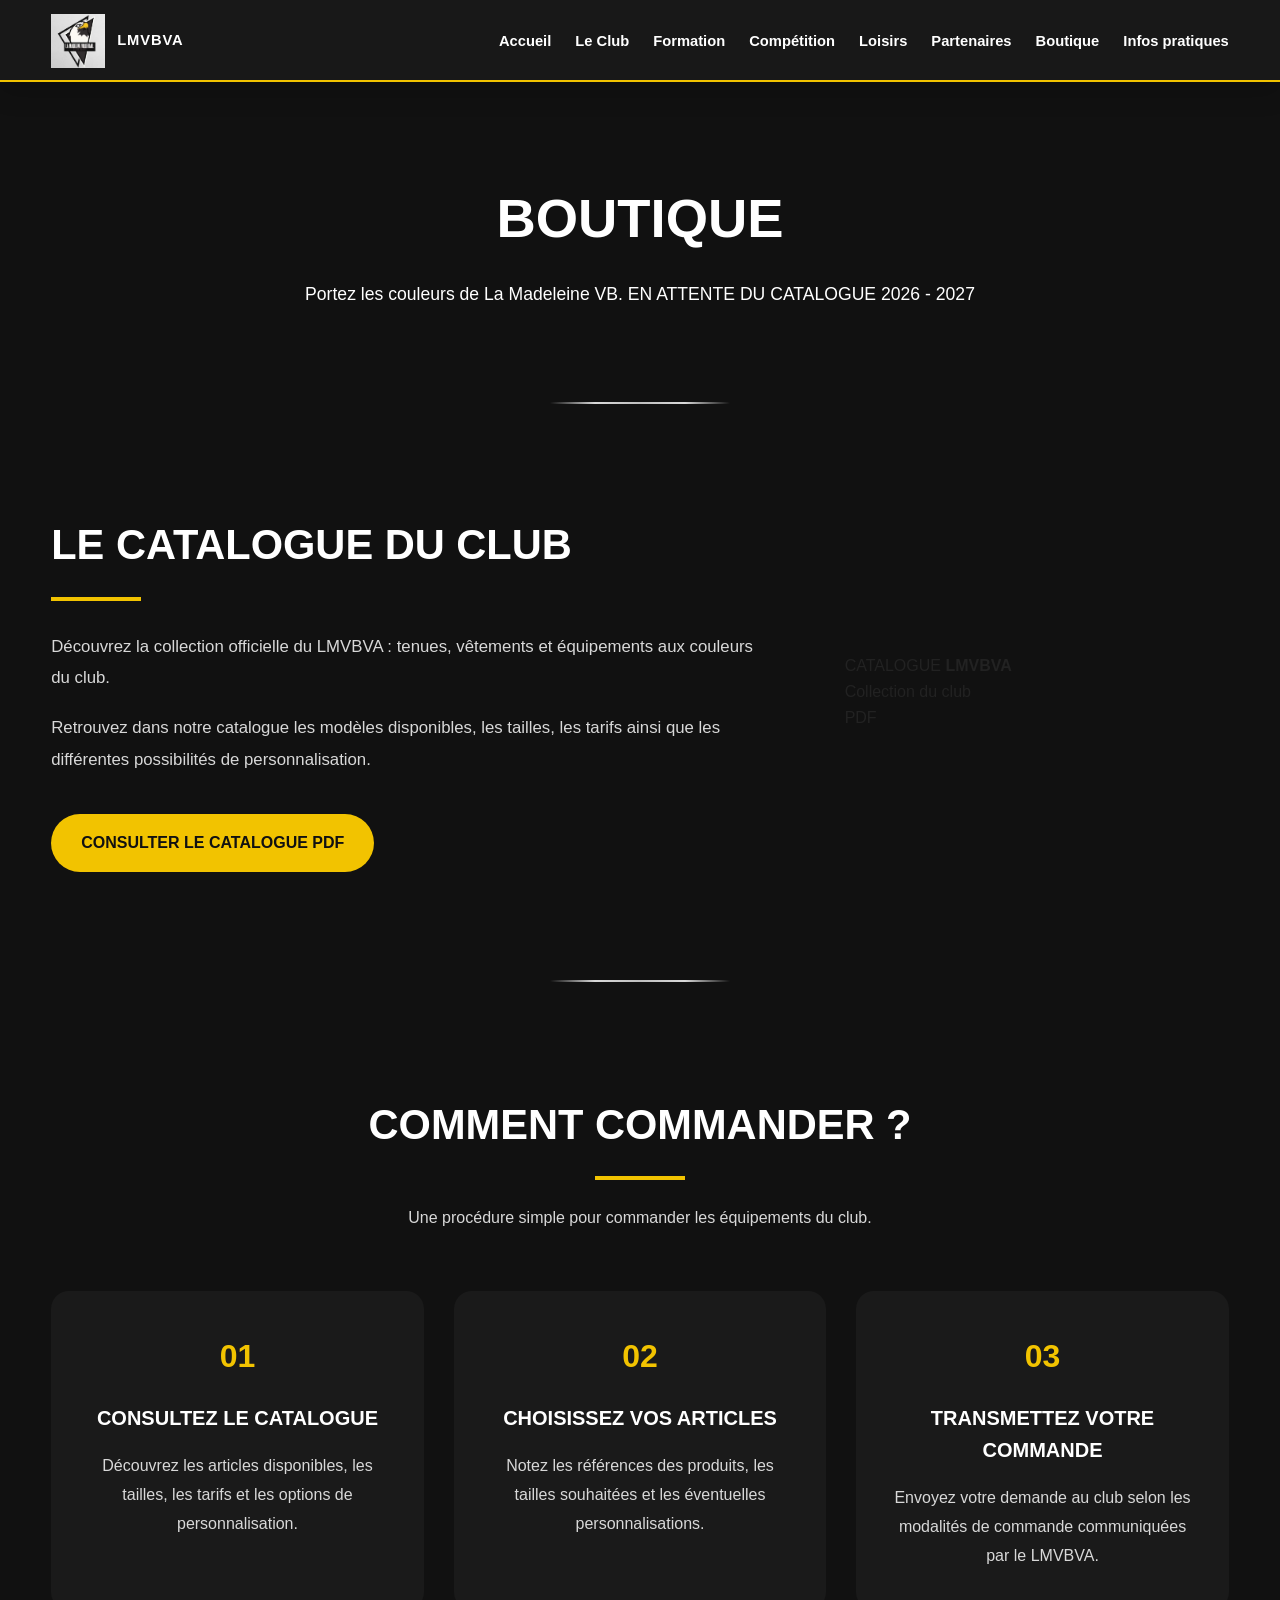
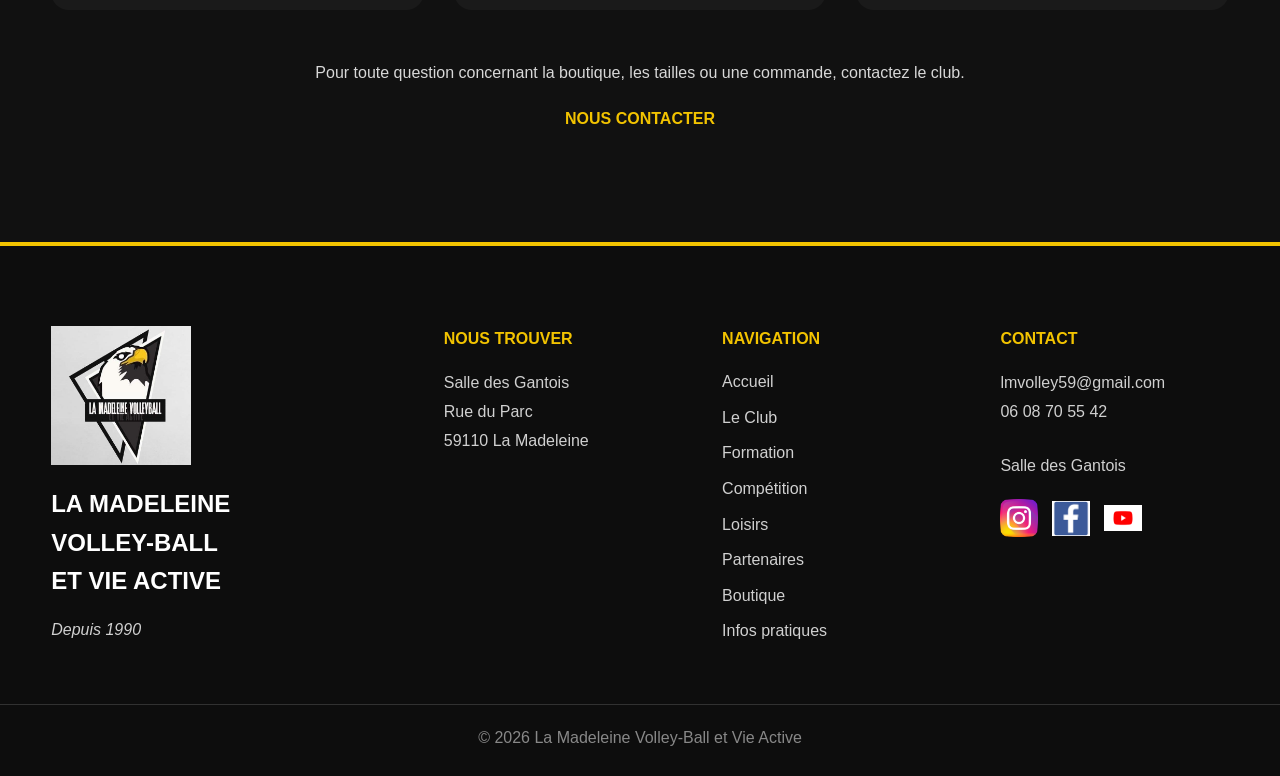
==== boutique.html @ b596f384 "Premiere version du site LMVBVA" ====
<!DOCTYPE HTML>

<html>

<head>

    <title>Boutique - La Madeleine Volley-ball et Vie Active</title>

    <meta charset="utf-8" />

    <meta
        name="viewport"
        content="width=device-width, initial-scale=1, user-scalable=no"
    />

    <link rel="stylesheet" href="assets/css/lmvbva.css" />

    <noscript>
        <link rel="stylesheet" href="assets/css/noscript.css" />
    </noscript>

</head>


<body>

<div id="wrapper">


    <!-- ================= HEADER ================= -->

    <header class="topbar">

        <div class="container">

            <a href="index.html" class="logo">

                <img src="images/LOGO.jpg" alt="LMVBVA">

                <span>LMVBVA</span>

            </a>


            <nav>

                <ul>

          <li><a href="index.html">Accueil</a></li>
<li><a href="club.html">Le Club</a></li>
<li><a href="formation.html">Formation</a></li>
<li><a href="competition.html">Compétition</a></li>
<li><a href="loisirs.html">Loisirs</a></li>
<li><a href="partenaires.html">Partenaires</a></li>
<li><a href="boutique.html">Boutique</a></li>
<li><a href="infos-pratiques.html">Infos pratiques</a></li>

                </ul>

            </nav>

        </div>

    </header>


    <!-- ================= CONTENU PRINCIPAL ================= -->

    <div id="main">


        <!-- ================= HERO BOUTIQUE ================= -->

        <section class="shop-hero">

            <div class="container shop-hero-content">

                <h1>BOUTIQUE</h1>

                <p>
                    Portez les couleurs de La Madeleine VB.
                    EN ATTENTE DU CATALOGUE 2026 - 2027
                </p>

            </div>

        </section>


        <!-- ================= CATALOGUE ================= -->

        <section class="shop-catalogue">

            <div class="container shop-catalogue-grid">


                <div class="shop-catalogue-text">

                    <h2>LE CATALOGUE DU CLUB</h2>

                    <p>
                        Découvrez la collection officielle du LMVBVA :
                        tenues, vêtements et équipements aux couleurs du club.
                    </p>

                    <p>
                        Retrouvez dans notre catalogue les modèles disponibles,
                        les tailles, les tarifs ainsi que les différentes
                        possibilités de personnalisation.
                    </p>

                    <a
                        href="documents/boutique2526.pdf"
                        class="shop-catalogue-button"
                        target="_blank"
                        rel="noopener noreferrer"
                    >
                        CONSULTER LE CATALOGUE PDF
                    </a>

                </div>


                <div class="shop-catalogue-visual">

                    <div class="shop-pdf-card">

                        <span class="shop-pdf-label">
                            CATALOGUE
                        </span>

                        <strong>
                            LMVBVA
                        </strong>

                        <p>
                            Collection du club
                        </p>

                        <span class="shop-pdf-format">
                            PDF
                        </span>

                    </div>

                </div>


            </div>

        </section>


        <!-- ================= COMMENT COMMANDER ================= -->

        <section class="shop-order">

            <div class="container">


                <div class="shop-order-heading">

                    <h2>COMMENT COMMANDER ?</h2>

                    <p>
                        Une procédure simple pour commander
                        les équipements du club.
                    </p>

                </div>


                <div class="shop-order-grid">


                    <article class="shop-order-step">

                        <span class="shop-step-number">
                            01
                        </span>

                        <h3>
                            CONSULTEZ LE CATALOGUE
                        </h3>

                        <p>
                            Découvrez les articles disponibles,
                            les tailles, les tarifs et les options
                            de personnalisation.
                        </p>

                    </article>


                    <article class="shop-order-step">

                        <span class="shop-step-number">
                            02
                        </span>

                        <h3>
                            CHOISISSEZ VOS ARTICLES
                        </h3>

                        <p>
                            Notez les références des produits,
                            les tailles souhaitées et les éventuelles
                            personnalisations.
                        </p>

                    </article>


                    <article class="shop-order-step">

                        <span class="shop-step-number">
                            03
                        </span>

                        <h3>
                            TRANSMETTEZ VOTRE COMMANDE
                        </h3>

                        <p>
                            Envoyez votre demande au club selon
                            les modalités de commande communiquées
                            par le LMVBVA.
                        </p>

                    </article>


                </div>


                <div class="shop-order-note">

                    <p>
                        Pour toute question concernant la boutique,
                        les tailles ou une commande, contactez le club.
                    </p>

                    <a href="infos-pratiques.html">
                        NOUS CONTACTER
                    </a>

                </div>


            </div>

        </section>


    </div>


    <!-- ================= FOOTER ================= -->

 <footer class="footer">

        <div class="container footer-grid">


            <div class="footer-col">

                <img
                    src="images/LOGO.jpg"
                    alt="LMVBVA"
                    class="footer-logo"
                >

                <h3>
                    LA MADELEINE<br>
                    VOLLEY-BALL<br>
                    ET VIE ACTIVE
                </h3>

                <p class="footer-since">
                    Depuis 1990
                </p>

            </div>


            <div class="footer-col">

                <h4>Nous trouver</h4>

                <p>
                    Salle des Gantois<br>
                    Rue du Parc<br>
                    59110 La Madeleine
                </p>

            </div>


            <div class="footer-col">

                <h4>Navigation</h4>

                <ul>

                    <li><a href="index.html">Accueil</a></li>
                    <li><a href="club.html">Le Club</a></li>
                    <li><a href="formation.html">Formation</a></li>
                    <li><a href="competition.html">Compétition</a></li>
                    <li><a href="loisirs.html">Loisirs</a></li>
                    <li><a href="partenaires.html">Partenaires</a></li>
                    <li><a href="boutique.html">Boutique</a></li>
                    <li><a href="infopratiques.html">Infos pratiques</a></li>

                </ul>

            </div>


            <div class="footer-col">

                <h4>CONTACT</h4>

                <p>
                    lmvolley59@gmail.com
                </p>

                <p>
                    06 08 70 55 42
                </p>

                <br>

                <p>
                    Salle des Gantois
                </p>
<div class="footer-social-icons">

    <a href="https://www.instagram.com/lamadeleinevolleyball59/"
   target="_blank"
   rel="noopener noreferrer"
   aria-label="Instagram La Madeleine Volley-ball">

    <img src="images/insta.png" alt="Instagram">

</a>

   <a href="https://www.facebook.com/profile.php?id=100057800283769&amp;locale=fr_FR"
   target="_blank"
   rel="noopener noreferrer"
   aria-label="Facebook La Madeleine Volley-ball">

    <img src="images/facebook.png" alt="Facebook">

</a>

    <a href="#"
       target="_blank"
       rel="noopener noreferrer"
       aria-label="YouTube">
        <img src="images/youtube.png" alt="YouTube">
    </a>

</div>
            </div>


        </div>


        <div class="footer-bottom">

            © 2026 La Madeleine Volley-Ball et Vie Active

        </div>

    </footer>


</div>


<script src="assets/js/jquery.min.js"></script>
<script src="assets/js/jquery.scrollex.min.js"></script>
<script src="assets/js/jquery.scrolly.min.js"></script>
<script src="assets/js/browser.min.js"></script>
<script src="assets/js/breakpoints.min.js"></script>
<script src="assets/js/util.js"></script>
<script src="assets/js/main.js"></script>


</body>

</html>
---- assets/css/lmvbva.css ----
/* =====================================================
   LMVBVA
   PARTIE 1
   Base - Header - Hero - Le Club
===================================================== */

:root{

    --yellow:#F2C300;
    --black:#111111;
    --white:#ffffff;
    --grey:#666666;
    --light:#f5f5f5;

}

*{

    margin:0;
    padding:0;
    box-sizing:border-box;

}

html{

    scroll-behavior:smooth;

}

body{

    font-family:Arial, Helvetica, sans-serif;
    color:#222;
    background:#fff;
    line-height:1.6;
    overflow-x:hidden;

}

img{

    display:block;
    max-width:100%;

}

a{

    text-decoration:none;

}

.container{

    width:92%;

    max-width:1600px;

    margin:0 auto;

}

#wrapper{

    padding-top:82px;

}

/* ================= HEADER ================= */

.topbar{

    position:fixed;
    top:0;
    left:0;

    width:100%;
    height:82px;

    background:rgba(17,17,17,.97);

    border-bottom:2px solid var(--yellow);

    z-index:9999;

    box-shadow:0 8px 25px rgba(0,0,0,.22);

}

.topbar .container{

    width:92%;
    max-width:1400px;
    height:82px;

    margin:0 auto;

    display:flex;
    justify-content:space-between;
    align-items:center;

}

.logo{

    display:flex;
    align-items:center;
    gap:12px;

    color:#ffffff;
    font-weight:800;
    font-size:1rem;
    letter-spacing:.06em;

}

.logo img{

    width:54px;
    height:54px;

    object-fit:cover;

    transition:.3s;

}

.logo:hover img{

    transform:scale(1.05);

}

.topbar ul{

    display:flex;
    align-items:center;

    list-style:none;

    gap:24px;

    margin:0;
    padding:0;

}

.topbar li{

    list-style:none;

}

.topbar a{

    color:#ffffff;

    font-size:.92rem;
    font-weight:600;

    text-decoration:none;

    position:relative;

    white-space:nowrap;

}

.topbar a::after{

    content:"";

    position:absolute;

    left:0;
    bottom:-8px;

    width:0;

    height:3px;

    background:var(--yellow);

    transition:.3s;

}

.topbar a:hover{

    color:var(--yellow);

}

.topbar a:hover::after{

    width:100%;

}

/* ================= HERO ================= */

.hero{

    min-height:100vh;

    display:flex;

    justify-content:center;

    align-items:center;

    text-align:center;

    padding:70px 20px;

    background:

    linear-gradient(
    to bottom,
    rgba(0,0,0,.40),
    rgba(0,0,0,.40) 75%,
    #111111
    ),

    url("../../images/header2.jpg");.

    background-size:cover;
    background-position:center;

}

.hero-content{

    max-width:900px;

    color:white;

}

.hero-logo{
    width:155px;
    margin:0 auto 22px;
}

.hero h1{
    font-size:3.2rem;
    line-height:1.15;
    text-transform:uppercase;
    font-weight:800;
    margin-bottom:24px;
}

.hero p{
    max-width:900px;
    margin:0 auto 12px;
    font-size:1.18rem;
    line-height:1.55;
}
/* ================= BOUTONS ================= */

.button{

    display:inline-block;

    padding:16px 36px;

    border-radius:40px;

    font-weight:700;

    transition:.3s;

}

.button.primary{

    background:var(--yellow);

    color:#111;

}

.button:not(.primary){

    background:white;

    color:#111;

}

.button:hover{

    transform:translateY(-4px);

    box-shadow:0 10px 25px rgba(0,0,0,.25);

}

.hero-buttons{

    margin-top:45px;

    display:flex;

    justify-content:center;

    gap:20px;

    flex-wrap:wrap;

}

/* ================= LE CLUB ================= */

.presentation{

    background:#111;

    color:white;

    text-align:center;

    padding:70px 0;

}

.presentation .container{

    max-width:900px;

}

.presentation h2{

    font-size:3rem;

    text-transform:uppercase;

    font-weight:800;

    margin-bottom:25px;

}

.presentation h2::after{

    content:"";

    display:block;

    width:90px;

    height:4px;

    background:var(--yellow);

    margin:18px auto;

}

.presentation p{

    color:#d7d7d7;

    font-size:1.15rem;

    line-height:1.9;

    margin-bottom:40px;

}

.presentation .button{

    margin-top:10px;

}/* =====================================================
   PARTIE 2
   Univers - Chiffres - Instagram
===================================================== */

/* ================= NOS UNIVERS ================= */

.univers{
    padding:30px 0 90px;
    background:#111111;
}

.univers h2{

    color:#ffffff;

}.section-intro{

    color:#d8d8d8;

}

.univers h2{

    text-align:center;
    font-size:3rem;
    font-weight:800;
    text-transform:uppercase;
    color:#ffffff;


}

.univers h2::after{

    content:"";
    display:block;
    width:90px;
    height:4px;
    background:#F2C300;
    margin:18px auto 25px;

}

.section-intro{

    max-width:800px;
    margin:0 auto 60px;
    text-align:center;
    color:#d8d8d8;
    font-size:1.15rem;
    line-height:1.8;

}



.cards{

    display:grid;
    grid-template-columns:repeat(3,1fr);
    gap:35px;

}

.card{

    background:#fff;

    border:1px solid rgba(255,255,255,.08);

    border-radius:22px;

    overflow:hidden;

    box-shadow:0 18px 45px rgba(0,0,0,.35);

    transition:.35s;

    display:flex;

    flex-direction:column;



}

.card:hover{


    transform:translateY(-10px);
    box-shadow:0 25px 45px rgba(0,0,0,.18);

}

.card img{

    width:100%;
    height:240px;
    object-fit:cover;

}

.card img.photo-jeunes{
    object-position:center 15%;
}

.card-content{

    padding:30px;
    display:flex;
    flex-direction:column;
    flex:1;

}

.card h3{

    font-size:1.7rem;
    margin-bottom:18px;
    color:#111;

}

.card p{

    flex:1;
    color:#666;
    line-height:1.7;
    margin-bottom:25px;

}

.card .button{

    width:100%;
    text-align:center;

}

/* ================= LE CLUB EN CHIFFRES ================= */

.club-chiffres{

    padding:100px 0;
    background:#111;
    color:#fff;
    text-align:center;

}

.club-chiffres h2{

    font-size:3rem;
    text-transform:uppercase;
    margin-bottom:60px;

}

.club-chiffres h2::after{

    content:"";
    display:block;
    width:90px;
    height:4px;
    background:#F2C300;
    margin:20px auto;

}

.stats{

    display:grid;
    grid-template-columns:repeat(4,1fr);
    gap:40px;

}

.stat{

    padding:20px;

}

.stat span{

    display:block;
    font-size:3.4rem;
    font-weight:800;
    color:#F2C300;

}

.stat p{

    margin-top:15px;
    font-size:1.1rem;

}

/* ================= INSTAGRAM ================= */

.instagram{

    padding:100px 0;
    background:#f5f5f5;
    text-align:center;

}

.instagram h2{

    font-size:3rem;
    text-transform:uppercase;
    color:#111;

}

.instagram h2::after{

    content:"";
    display:block;
    width:90px;
    height:4px;
    background:#F2C300;
    margin:20px auto;

}

.instagram p{

    max-width:700px;
    margin:0 auto 45px;
    color:#666;
    line-height:1.8;

}

.instagram-feed{
    width:90%;
    max-width:1000px;

    margin:0 auto 45px;

    background:#ffffff;
    border-radius:20px;
    box-shadow:0 12px 30px rgba(0,0,0,.08);

    overflow:hidden;
}

/* ================= RESPONSIVE ================= */

@media(max-width:1000px){

.cards{

grid-template-columns:1fr;

}

.stats{

grid-template-columns:repeat(2,1fr);

}

}

@media(max-width:700px){

.stats{

grid-template-columns:1fr;

}

.hero h1{

font-size:2.4rem;

}

.univers h2,
.club-chiffres h2,
.instagram h2,
.presentation h2{

font-size:2.3rem;

}

}/* =====================================================
   PARTIE 3
   Partenaires - Boutique - Identité - Footer
===================================================== */

/* ================= PARTENAIRES ================= */

.partenaires{

padding:110px 0;

background:#111111;

text-align:center;

}

.partenaires h2{

font-size:3rem;

font-weight:800;

text-transform:uppercase;

letter-spacing:2px;

margin-bottom:25px;

color:#ffffff;

}.partenaires p{

color:#d8d8d8;

}

.partenaires h2::after{

    content:"";
    display:block;
    width:90px;
    height:4px;
    background:#F2C300;
    margin:20px auto;

}

.partenaires p{

    max-width:700px;
    margin:0 auto 45px;
    color:#666;

}

.logos-partenaires{

    display:flex;
    justify-content:center;
    gap:30px;
    flex-wrap:wrap;

}

.logo-partenaire{

width:170px;

height:90px;

background:#ffffff;

border-radius:15px;

display:flex;

justify-content:center;

align-items:center;

font-weight:bold;

box-shadow:0 15px 40px rgba(0,0,0,.35);

transition:.3s;



}

.logo-partenaire:hover{

    transform:translateY(-8px);

    box-shadow:0 18px 35px rgba(0,0,0,.15);

}
.partenaires .button{

    margin-top:40px;

}.partenaires{

    padding:110px 0 140px;

    position:relative;

}

.partenaires::after{

    content:"";

    position:absolute;

    bottom:0;

    left:50%;

    transform:translateX(-50%);

    width:180px;

    height:2px;

    background:linear-gradient(
        90deg,
        transparent,
        #d9d9d9,
        #bfbfbf,
        #d9d9d9,
        transparent
    );

}
/* ================= BOUTIQUE ================= */

.boutique{

    position:relative;

    padding:110px 0 140px;

    background:#111111;

    text-align:center;

    border-top:1px solid rgba(255,255,255,.08);



}

.boutique h2{

    font-size:3rem;
    font-weight:800;
    text-transform:uppercase;
    color:#ffffff;

}.boutique p{

    color:#d8d8d8;

}

.boutique h2::after{

    content:"";
    display:block;
    width:90px;
    height:4px;
    background:#F2C300;
    margin:20px auto;

}

.boutique-grid{

    display:grid;
    grid-template-columns:repeat(4,1fr);
    gap:30px;
    margin:60px 0;

}

.produit{

    background:#ffffff;

    border-radius:20px;

    padding:20px;

    border:1px solid rgba(255,255,255,.08);

    box-shadow:0 18px 45px rgba(0,0,0,.35);

    transition:.30s;

}

.produit:hover{

    transform:translateY(-10px);

    box-shadow:0 28px 55px rgba(0,0,0,.45);

}

.photo-produit{
    height:360px;
    padding:18px;

    border-radius:15px;
    background:#ffffff;

    display:flex;
    justify-content:center;
    align-items:center;

    overflow:hidden;
    margin-bottom:20px;
}

.photo-produit img{
    width:100%;
    height:100%;

    object-fit:contain;
    display:block;
}

.produit h3{
    margin:0;
    padding:0 10px;

    color:#ffffff;
    font-size:1.15rem;
    font-weight:700;
    text-align:center;
}

.boutique .button{

    display:inline-block;

    margin-top:30px;

}

/* Séparateur argent fin de boutique */







/* ================= BANDEAU IDENTITÉ ================= */

.signature{

    padding:120px 20px;

    background:#111;

    color:#fff;

    text-align:center;

}

.signature h2{

    font-size:4rem;
    font-weight:900;
    line-height:1.2;
    text-transform:uppercase;

}

.signature p{

    margin-top:30px;

    font-size:1.2rem;

    color:#cccccc;

}

.signature-social{

    margin-top:45px;

    display:flex;
    justify-content:center;
    gap:35px;
    flex-wrap:wrap;

}

.signature-social a{

    color:#F2C300;

    font-size:1.2rem;

    font-weight:bold;

}

/* ================= FOOTER ================= */

.footer{

    background:#0d0d0d;

    color:#fff;

    padding:80px 0 25px;

    border-top:4px solid #F2C300;

}

.footer-grid{

    display:grid;

    grid-template-columns:1.5fr 1fr 1fr 1fr;

    gap:50px;

}

.footer-logo{

    width:140px;

    margin-bottom:20px;

}

.footer h3{

    font-size:1.5rem;

    margin-bottom:15px;

}

.footer h4{

    color:#F2C300;

    margin-bottom:18px;

    text-transform:uppercase;

}

.footer p{

    color:#d0d0d0;

    line-height:1.8;

}

.footer ul{

    list-style:none;
    padding:0;

}

.footer li{

    margin-bottom:10px;

}

.footer a{

    color:#d0d0d0;

    transition:.30s;

}

.footer a:hover{

    color:#F2C300;

}

.footer-since{

    color:#888;
    font-style:italic;

}
.footer-social{
    margin-top:24px;
    display:flex;
    gap:20px;
    flex-wrap:wrap;
}

.footer-social a{
    color:#F2C300;
    font-size:0.95rem;
    font-weight:800;
    text-transform:uppercase;
    letter-spacing:.04em;
    transition:.25s;
}

.footer-social a:hover{
    color:#ffffff;
    transform:translateY(-2px);
}
.footer-social-icons{
    display:flex;
    align-items:center;
    gap:14px;
    margin-top:18px;
}

.footer-social-icons a{
    display:flex;
    align-items:center;
    justify-content:center;
    width:38px;
    height:38px;
}

.footer-social-icons img{
    width:38px;
    height:38px;
    object-fit:contain;
    display:block;
    transition:transform .2s ease;
}

.footer-social-icons a:hover img{
    transform:translateY(-3px);
}

.footer-bottom{

    margin-top:50px;

    padding-top:20px;

    border-top:1px solid rgba(255,255,255,.15);

    text-align:center;

    color:#888;

}

/* ================= RESPONSIVE ================= */

@media(max-width:1000px){

.boutique-grid{

grid-template-columns:repeat(2,1fr);

}

.footer-grid{

grid-template-columns:1fr;

text-align:center;

}

.footer-logo{

margin:auto auto 25px;

}

}

@media(max-width:700px){

.boutique-grid{

grid-template-columns:1fr;

}

.signature h2{

font-size:2.6rem;

}

}/*================ SIGNATURE =================*/

.signature{

padding:140px 20px;

background:
linear-gradient(rgba(0,0,0,.42),rgba(0,0,0,.65)),
url("../../images/header.jpg");

background-size:cover;
background-position:center;

text-align:center;

color:white;

}

.signature h2{

font-size:3.5rem;

font-weight:900;

line-height:1.2;

text-transform:uppercase;

}

.signature p{

margin:25px 0;

font-size:1.3rem;

color:#F2C300;

}

.signature h3{

font-size:2.2rem;

line-height:1.5;

margin-bottom:45px;

}

.signature-social{

display:flex;

justify-content:center;

gap:40px;

flex-wrap:wrap;

}

.signature-social a{

color:white;

font-size:1.2rem;

font-weight:bold;

transition:.3s;

}

.signature-social a:hover{

color:#F2C300;

}/*================ SEPARATEUR ARGENT =================*/

.section-divider{

    width:140px;

    height:2px;

    margin:0 auto 70px;

    background:linear-gradient(
        90deg,
        transparent,
        #d9d9d9,
        #bfbfbf,
        #d9d9d9,
        transparent
    );

}/*================ HERO LE CLUB ================*/

.club-hero{

    height:38vh;
min-height:300px;

    display:flex;

    justify-content:center;

    align-items:center;

    text-align:center;

    background:
    linear-gradient(rgba(0,0,0,.60),rgba(0,0,0,.60)),
    url("../../images/pic01.jpg");

    background-size:cover;
    background-position:center 35%;

   

}

.club-hero h1{

    color:#ffffff;

    font-size:4rem;

    font-weight:800;

    text-transform:uppercase;

    margin-bottom:20px;

}

.club-hero p{

    color:#d8d8d8;

    font-size:1.3rem;

}/*================ LE CLUB =================*/

/*================ LE CLUB =================*/

.club-intro{

    padding:70px 0 90px;

    background:#111111;

}

.club-grid{

    display:grid;

    grid-template-columns:48% 52%;

    gap:90px;

   align-items:start;

  

}

.club-text h2{

    color:#ffffff;

    font-size:2.3rem;

    font-weight:800;

    text-transform:uppercase;

    margin-bottom:35px;

}

.club-text h2::after{

    content:"";

    display:block;

    width:140px;

    height:4px;

    background:#F2C300;

    margin-top:20px;

}

.club-text p{

    color:#d8d8d8;

    line-height:2;

    font-size:1.15rem;

    text-align:justify;

}

.club-photo img{

    width:100%;

    aspect-ratio:16/10;

    object-fit:cover;

    display:block;

    border-radius:18px;

    box-shadow:0 25px 60px rgba(0,0,0,.45);

    border:1px solid rgba(255,255,255,.08);

    }

 .club-photo.club-photo-histoire img{
    width:75%;
    margin-left:auto;
    margin-right:auto;
}
.club-ambitions{

    padding:120px 0;

    background:#ffffff;

}

.club-ambitions .club-text h2{

    color:#111111;

}

.club-ambitions .club-text p{

    color:#555555;
    font-size:1.05rem;
    line-height:1.8;

}

.club-ambitions .ambition-line{

    position:relative;
    padding-left:32px;
    margin-bottom:18px;

}

.club-ambitions .ambition-bullet{

    position:absolute;
    left:0;
    top:0;

    color:#F2C300;
    font-size:1.1rem;
    font-weight:800;



}

.club-ambitions .club-photo img{

    border:1px solid rgba(0,0,0,.08);

}

.reverse{

    display:grid;

    grid-template-columns:48% 52%;

    gap:90px;

    align-items:center;

    max-width:1400px;

    margin:0 auto;




    


}/*================ LE MOT DE LA PRÉSIDENTE =================*/

.club-presidente{

    padding:120px 0;

   background:#111111;

}

.presidente-grid{

    display:grid;

    grid-template-columns:38% 62%;

    gap:90px;

    align-items:center;

}

.presidente-photo img{

    width:100%;

    border-radius:20px;

    display:block;

    box-shadow:0 25px 60px rgba(0,0,0,.18);

}

.section-tag{

    display:inline-block;

    color:#F2C300;

    font-weight:700;

    letter-spacing:2px;

    text-transform:uppercase;

    margin-bottom:15px;

}

.presidente-text h2{

    font-size:2.8rem;

    color:#111111;

    margin-bottom:30px;

}

.presidente-text p{

    color:#555;

    line-height:2;

    font-size:1.1rem;

    margin-bottom:20px;

    text-align:justify;

}

.signature-presidente{

    margin-top:35px;

    padding-top:25px;

    border-top:2px solid #F2C300;

    display:inline-block;

    color:#111;

}/*================ COMPÉTITION =================*/

.competition-hero{

    height:320px;
    min-height:320px;

    display:flex;
    justify-content:center;
    align-items:center;
    text-align:center;

    background:
    linear-gradient(rgba(0,0,0,.60),rgba(0,0,0,.60)),
    url("../../images/competition-hero.jpg");

    background-size:cover;
    background-position:center;

}
.competition-hero h1{

    color:#ffffff;

    font-size:4rem;

    font-weight:800;

    text-transform:uppercase;

    margin-bottom:20px;

}

.competition-hero p{

    color:#d8d8d8;

    font-size:1.3rem;

}

.competition-intro{

    padding:120px 0;

    background:#111111;

}

.competition-grid{

    display:grid;

    grid-template-columns:48% 52%;

    gap:90px;

    align-items:center;

}

.competition-text h2{

    color:#ffffff;

    font-size:2.5rem;

    font-weight:800;

    text-transform:uppercase;

    margin-bottom:35px;

}

.competition-text h2::after{

    content:"";

    display:block;

    width:140px;

    height:4px;

    background:#F2C300;

    margin-top:20px;

}

.competition-text p{

    color:#d8d8d8;

    line-height:2;

    font-size:1.15rem;

    text-align:justify;

}

.competition-photo img{

    width:100%;
    aspect-ratio:16/10;
    object-fit:cover;
    border-radius:18px;
    display:block;
    box-shadow:0 25px 60px rgba(0,0,0,.45);

}

/*================ NOS VALEURS =================*/

.competition-values{

    position:relative;
    padding:90px 0 100px;
    background:#111111;

    

}

.competition-values::before,
.competition-values::after{
    content:"";
    position:absolute;
    left:50%;
    transform:translateX(-50%);
    width:180px;
    height:2px;

    background:linear-gradient(
        90deg,
        transparent,
        #d9d9d9,
        #bfbfbf,
        #d9d9d9,
        transparent
    );
}

.competition-values::before{
    top:0;
}

.competition-values::after{
    bottom:0;
}

.competition-values h2{

   color:#ffffff;
    text-align:center;
    font-size:2.8rem;
    font-weight:800;
    text-transform:uppercase;
    margin-bottom:0;

}

.competition-values h2::after{

    content:"";
    display:block;
    width:90px;
    height:4px;
    background:#F2C300;
    margin:18px auto 25px;

}

.competition-values .section-intro{

    max-width:760px;
    margin:0 auto 50px;
    color:#d8d8d8;
    text-align:center;
    font-size:1.1rem;
    line-height:1.8;

}

.competition-values .cards{

    display:grid;
    grid-template-columns:repeat(4,1fr);
    gap:24px;

}

.competition-values .card{

    background:#1a1a1a;
    border-radius:16px;
    overflow:hidden;
    box-shadow:0 15px 35px rgba(0,0,0,.30);
    border:1px solid rgba(255,255,255,.08);
    transition:.3s;

}

.competition-values .card:hover{

    transform:translateY(-6px);
    box-shadow:0 22px 45px rgba(0,0,0,.16);

}

.competition-values .card img{
    width:100%;
    height:240px;
    object-fit:cover;
    display:block;
}
.competition-values .card img.photo-entire{
    object-fit:contain;
    background:#1a1a1a;
}

.competition-values .card-content{

    padding:22px 20px 26px;

}

.competition-values .card h3{

   color:#ffffff;
    font-size:1.4rem;
    margin-bottom:12px;

}

.competition-values .card p{

   color:#d8d8d8;
    line-height:1.7;
    margin-bottom:0;

}

.valeurs-image{
    width:95vw;
    margin-top:40px;
    margin-left:50%;
    transform:translateX(-50%);

    display:flex;
    justify-content:center;
}

.valeurs-image img{
    display:block;
    width:100%;
    max-width:1600px;
    height:auto;

    margin:0 auto;
    border-radius:12px;
}

/*================ LOISIRS =================*/

.loisirs-hero{

    height:320px;
    min-height:320px;

    display:flex;
    align-items:center;
    justify-content:center;

    text-align:center;

    background:#5E6670;

}

.loisirs-hero-content h1{

    margin:0;

    color:#ffffff;

    font-size:3.4rem;
    font-weight:800;

    text-transform:uppercase;
    letter-spacing:.03em;

}

.loisirs-hero-content p{

    margin:18px 0 0;

    color:#ffffff;

    font-size:1.1rem;

}
/*================ ESPRIT LOISIRS =================*/

.loisirs-intro{

    padding:110px 0;

    background:#111111;

}

.loisirs-grid{

    display:grid;

    grid-template-columns:1fr 1fr;

    gap:70px;

    align-items:center;

}

.loisirs-text h2{

    margin:0 0 30px;

    color:#ffffff;

    font-size:2.4rem;
    font-weight:800;

    text-transform:uppercase;

}

.loisirs-text h2::after{

    content:"";

    display:block;

    width:90px;
    height:4px;

    margin-top:18px;

    background:#F2C300;

}

.loisirs-text p{

    color:#ffffff;

    font-size:1.05rem;
    line-height:1.9;

}

.loisirs-photo img{

    width:100%;

    aspect-ratio:16/10;

    object-fit:cover;

    display:block;

    border-radius:18px;

    box-shadow:0 25px 60px rgba(0,0,0,.45);

}
/* MESSAGE SECTION LOISIRS COMPLÈTE */

.loisirs-complet{
    margin-top:28px;
    padding:18px 22px;

    background:rgba(242,195,0,.08);
    border-left:4px solid #F2C300;
    border-radius:0 12px 12px 0;

    color:#e8e8e8;
    font-size:1rem;
    line-height:1.65;
}

.loisirs-complet strong{
    display:block;
    margin-bottom:6px;

    color:#F2C300;
    font-size:1.05rem;
    font-weight:800;
}
/*================ CRÉNEAUX LOISIRS =================*/

.loisirs-creneaux{
    padding:100px 0;
    background:#ffffff;
}

.loisirs-creneaux h2{
    margin:0;
    color:#111111;
    text-align:center;
    font-size:2.6rem;
    font-weight:800;
}

.loisirs-creneaux h2::after{
    content:"";
    display:block;
    width:90px;
    height:4px;
    margin:18px auto 25px;
    background:#F2C300;
}

.loisirs-section-intro{
    margin:0 auto 50px;
    text-align:center;
    color:#5E6670;
}

.creneaux-grid{
    display:grid;
    grid-template-columns:repeat(2, 1fr);
    gap:30px;
}

.creneau-card{
    padding:40px 30px;
    background:#f7f7f7;
    border-radius:16px;
    text-align:center;
    box-shadow:0 12px 30px rgba(0,0,0,.10);
}

.creneau-card h3{
    color:#111111;
    font-size:1.5rem;
    margin-bottom:15px;
}

.creneau-niveau{
    color:#F2C300;
    font-weight:700;
}

.creneau-card p{
    line-height:1.7;
}
/*================ FORMATION =================*/

.formation-hero{

    height:320px;
    min-height:320px;

    display:flex;
    align-items:center;
    justify-content:center;

    text-align:center;

    background:#5E6670;

}

.formation-hero-content h1{

    margin:0;

    color:#ffffff;

    font-size:3.4rem;
    font-weight:800;

    text-transform:uppercase;
    letter-spacing:.03em;

}

.formation-hero-content p{

    margin:18px 0 0;

    color:#ffffff;

    font-size:1.1rem;

}
/*================ BLOCS FORMATION =================*/

.formation-section{
    padding:110px 0;
}

.formation-dark{
    background:#111111;
}

.formation-light{
    background:#ffffff;
}

.formation-grid{
    display:grid;
    grid-template-columns:1fr 1fr;
    gap:70px;
    align-items:center;
}

.formation-text h2{
    margin:0 0 30px;
    font-size:2.4rem;
    font-weight:800;
    text-transform:uppercase;
}

.formation-text h2::after{
    content:"";
    display:block;
    width:90px;
    height:4px;
    margin-top:18px;
    background:#F2C300;
}

.formation-dark .formation-text h2{
    color:#ffffff;
}

.formation-dark .formation-text p{
    color:#d8d8d8;
}

.formation-light .formation-text h2{
    color:#111111;
}

.formation-light .formation-text p{
    color:#5E6670;
}

.formation-text p{
    font-size:1.05rem;
    line-height:1.9;
    margin-bottom:18px;
}

.formation-photo img{
    width:100%;
    aspect-ratio:16/10;
    object-fit:cover;
    display:block;
    border-radius:18px;
    box-shadow:0 25px 60px rgba(0,0,0,.25);
}
/*================ PAGE PARTENAIRES =================*/

.partners-hero{

    height:320px;
    min-height:320px;

    display:flex;
    align-items:center;
    justify-content:center;

    text-align:center;

  background:#5E6670;

}

.partners-hero-content h1{

    margin:0;

    color:#ffffff;

    font-size:3.4rem;
    font-weight:800;

    text-transform:uppercase;

}
.partners-hero-content h1::after{
    content:"";
    display:block;
    width:80px;
    height:4px;
    margin:18px auto 0;
    background:#F2C300;
}

.partners-hero-content p{

    margin:18px 0 0;

    color:#ffffff;

    font-size:1.1rem;

}
/*================ INTRO PARTENAIRES =================*/

.partners-intro{
    padding:100px 0;
    background:#111111;
    text-align:center;
}

.partners-intro-inner{
    max-width:900px;
}

.partners-intro h2{
    color:#ffffff;
    font-size:2.6rem;
    font-weight:800;
    text-transform:uppercase;
    margin-bottom:25px;
}

.partners-intro h2::after{
    content:"";
    display:block;
    width:90px;
    height:4px;
    margin:18px auto 30px;
    background:#F2C300;
}

.partners-intro p{
    color:#d8d8d8;
    font-size:1.05rem;
    line-height:1.9;
    margin-bottom:18px;
}
/*================ LISTES PARTENAIRES =================*/

.partners-section{
    padding:100px 0;
    text-align:center;
}

.partners-light{
    background:#ffffff;
}

.partners-dark{
    background:#111111;
}

.partners-section h2{
    font-size:2.6rem;
    font-weight:800;
    text-transform:uppercase;
    margin-bottom:0;
}

.partners-light h2{
    color:#111111;
}

.partners-dark h2{
    color:#ffffff;
}

.partners-section h2::after{
    content:"";
    display:block;
    width:90px;
    height:4px;
    margin:18px auto 25px;
    background:#F2C300;
}

.partners-section-intro{
    margin:0 auto 50px;
    color:#5E6670;
}

.partners-dark .partners-section-intro{
    color:#d8d8d8;
}

.partners-logo-grid{
    display:grid;
    grid-template-columns:repeat(4,1fr);
    gap:30px;
}

.partner-logo-card{
    min-height:160px;
    padding:25px;
    background:#ffffff;
    border-radius:16px;
    display:flex;
    align-items:center;
    justify-content:center;
    box-shadow:0 12px 30px rgba(0,0,0,.12);
}

.partner-logo-card img{
    max-width:100%;
    max-height:110px;
    object-fit:contain;
}
/*================ DEVENIR PARTENAIRE =================*/

.become-partner{
    padding:110px 0;
    background:#ffffff;
}

.become-partner-grid{
    display:grid;
    grid-template-columns:1.4fr .6fr;
    gap:80px;
    align-items:center;
}

.become-partner-text h2{
    color:#111111;
    font-size:2.6rem;
    font-weight:800;
    text-transform:uppercase;
    margin-bottom:30px;
}

.become-partner-text h2::after{
    content:"";
    display:block;
    width:90px;
    height:4px;
    margin-top:18px;
    background:#F2C300;
}

.become-partner-text p{
    color:#5E6670;
    font-size:1.05rem;
    line-height:1.9;
    margin-bottom:18px;
}

.become-partner-qr{
    text-align:center;
}

.become-partner-qr img{
    width:190px;
    height:190px;
    object-fit:contain;
    margin:0 auto 20px;
}

.become-partner-qr p{
    color:#111111;
    font-weight:700;
    line-height:1.6;
}
/*================ PAGE BOUTIQUE =================*/

.shop-hero{
    height:320px;
    min-height:320px;

    display:flex;
    align-items:center;
    justify-content:center;

    text-align:center;
   background:#111111;
}


.shop-hero-content h1{
    margin:0;

    color:#ffffff;
    font-size:3.4rem;
    font-weight:800;

    text-transform:uppercase;
}

.shop-hero-content p{
    margin:18px 0 0;

    color:#ffffff;
    font-size:1.1rem;
}
/*================ SÉPARATEURS CATALOGUE =================*/

.shop-catalogue{
    position:relative;
}

.shop-catalogue::before,
.shop-catalogue::after{
    content:"";
    position:absolute;
    left:50%;
    transform:translateX(-50%);

    width:180px;
    height:2px;

    background:linear-gradient(
        90deg,
        transparent,
        #d9d9d9,
        #bfbfbf,
        #d9d9d9,
        transparent
    );
}

.shop-catalogue::before{
    top:0;
}

.shop-catalogue::after{
    bottom:0;
}
/*================ CATALOGUE BOUTIQUE =================*/

.shop-catalogue{
    padding:110px 0;
    background:#111111;
}

.shop-catalogue-grid{
    display:grid;
    grid-template-columns:1.3fr .7fr;
    gap:80px;
    align-items:center;
}

.shop-catalogue-text h2{
    color:#ffffff;
    font-size:2.6rem;
    font-weight:800;
    text-transform:uppercase;
    margin-bottom:30px;
}

.shop-catalogue-text h2::after{
    content:"";
    display:block;
    width:90px;
    height:4px;
    margin-top:18px;
    background:#F2C300;
}

.shop-catalogue-text p{
    color:#d8d8d8;
    font-size:1.05rem;
    line-height:1.9;
    margin-bottom:18px;
}

.shop-catalogue-button{
    display:inline-block;
    margin-top:20px;
    padding:16px 30px;
    background:#F2C300;
    color:#111111;
    font-weight:800;
    border-radius:40px;
}
/*================ COMMENT COMMANDER =================*/

.shop-order{
    padding:110px 0;
    background:#111111;
}

.shop-order-heading{
    text-align:center;
    margin-bottom:60px;
}

.shop-order-heading h2{
    color:#ffffff;
    font-size:2.6rem;
    font-weight:800;
    text-transform:uppercase;
}

.shop-order-heading h2::after{
    content:"";
    display:block;
    width:90px;
    height:4px;
    margin:18px auto 25px;
    background:#F2C300;
}

.shop-order-heading p{
    color:#d8d8d8;
}

.shop-order-grid{
    display:grid;
    grid-template-columns:repeat(3,1fr);
    gap:30px;
}

.shop-order-step{
    padding:40px 30px;
    background:#1a1a1a;
    border-radius:18px;
    text-align:center;
}

.shop-step-number{
    display:block;
    color:#F2C300;
    font-size:2rem;
    font-weight:800;
    margin-bottom:20px;
}

.shop-order-step h3{
    color:#ffffff;
    font-size:1.25rem;
    margin-bottom:18px;
}

.shop-order-step p{
    color:#d8d8d8;
    line-height:1.8;
}

.shop-order-note{
    margin-top:50px;
    text-align:center;
}

.shop-order-note p{
    color:#d8d8d8;
    margin-bottom:20px;
}

.shop-order-note a{
    color:#F2C300;
    font-weight:800;
}
/*================ PAGE INFOS PRATIQUES =================*/

.practical-hero{
    height:320px;
    min-height:320px;

    display:flex;
    align-items:center;
    justify-content:center;

    text-align:center;
    background:#5E6670;
}

.practical-hero-content h1{
    margin:0;

    color:#ffffff;
    font-size:3.4rem;
    font-weight:800;

    text-transform:uppercase;
}

.practical-hero-content p{
    margin:18px 0 0;

    color:#ffffff;
    font-size:1.1rem;
}
/*================ PLANNING =================*/

.practical-planning{
    padding:110px 0;
    background:#111111;
}

.practical-heading{
    text-align:center;
    margin-bottom:55px;
}

.practical-heading h2{
    margin:0;
    color:#ffffff;
    font-size:2.6rem;
    font-weight:800;
    text-transform:uppercase;
}

.practical-heading h2::after{
    content:"";
    display:block;
    width:90px;
    height:4px;
    margin:18px auto 25px;
    background:#F2C300;
}

.practical-heading p{
    color:#d8d8d8;
    font-size:1.05rem;
}

.planning-table-wrapper{
    overflow-x:auto;
    border-radius:16px;
}

.planning-table{
    width:100%;
    border-collapse:collapse;
    background:#1a1a1a;
}

.planning-table th{
    padding:20px;
    background:#F2C300;
    color:#111111;
    text-align:left;
    font-weight:800;
    text-transform:uppercase;
}

.planning-table td{
    padding:20px;
    color:#ffffff;
    border-bottom:1px solid rgba(255,255,255,.12);
}

.planning-table tbody tr:last-child td{
    border-bottom:none;
}

/* Groupes du planning : Baby, M13, M15, M18, M21, Seniors, Loisirs */

.planning-table .planning-group td{
    padding:12px 20px;
    background:#5E6670;
    color:#ffffff;
    font-size:0.95rem;
    font-weight:800;
    letter-spacing:0.12em;
    text-transform:uppercase;
    border-bottom:3px solid #F2C300;
}

.planning-table td[rowspan="2"]{
    vertical-align:middle;
    font-weight:700;
    color:#F2C300;
    border-right:1px solid rgba(255,255,255,.12);
}

.planning-table tr + tr td{
    border-top:1px solid rgba(255,255,255,.05);
}

/*================ NOS SALLES =================*/

.practical-venues{
    padding:110px 0;
    background:#ffffff;
}

.practical-venues .practical-heading h2{
    color:#111111;
}

.practical-venues .practical-heading p{
    color:#5E6670;
}

.venues-grid{
    display:grid;
    grid-template-columns:1.15fr .85fr;
    gap:50px;
    align-items:center;
}

.venue-photo img{
    width:100%;
    height:280px;
    object-fit:cover;
    display:block;
    border-radius:18px;
    box-shadow:0 15px 35px rgba(0,0,0,.10);
}

.venue-card{
    padding:40px;
    background:#f7f7f7;
    border-radius:18px;
    box-shadow:0 15px 35px rgba(0,0,0,.10);
}

.venue-card h3{
    color:#111111;
    font-size:1.5rem;
    margin-bottom:20px;
}

.venue-card p{
    color:#5E6670;
    line-height:1.8;
    margin-bottom:18px;
}

.venue-card span{
    color:#F2C300;
    font-weight:700;
}

.venue-map-link{
    display:inline-block;
    margin-top:8px;
    color:#F2C300;
    font-weight:800;
    text-decoration:none;
}

.venue-map-link:hover{
    text-decoration:underline;
}

/*================ NOUS CONTACTER =================*/

.practical-contact{
    padding:90px 0;
    background:#111111;
}

.practical-contact-inner{
    width:92%;
    max-width:1400px;
    margin:0 auto;
    display:grid;
    grid-template-columns:1.15fr .85fr;
    gap:70px;
    align-items:center;
}

.practical-contact-intro h2{
    margin:0 0 22px;
    color:#ffffff;
    font-size:2.4rem;
    font-weight:800;
    text-transform:uppercase;
}

.practical-contact-intro h2::after{
    content:"";
    display:block;
    width:80px;
    height:4px;
    margin-top:16px;
    background:#F2C300;
}

.practical-contact-intro p{
    max-width:650px;
    margin:0 0 32px;
    color:#d8d8d8;
    font-size:1.08rem;
    line-height:1.8;
}

.practical-contact-button{
    display:inline-block;
    padding:15px 28px;
    background:#F2C300;
    color:#111111;
    font-weight:800;
    text-transform:uppercase;
    text-decoration:none;
    border-radius:6px;
    transition:transform .2s ease, background .2s ease;
}

.practical-contact-button:hover{
    background:#ffffff;
    color:#111111;
    transform:translateY(-2px);
}

.practical-contact-card{
    padding:38px 42px;
    background:#1a1a1a;
    border:1px solid rgba(255,255,255,.12);
    border-radius:16px;
    box-shadow:0 18px 45px rgba(0,0,0,.25);
}

.contact-info-item{
    padding:20px 0;
    border-bottom:1px solid rgba(255,255,255,.12);
}

.contact-info-item:first-child{
    padding-top:0;
}

.contact-info-item:last-child{
    padding-bottom:0;
    border-bottom:none;
}

.contact-info-item span{
    display:block;
    margin-bottom:7px;
    color:#F2C300;
    font-size:.85rem;
    font-weight:800;
    letter-spacing:.08em;
    text-transform:uppercase;
}

.contact-info-item p{
    margin:0;
    color:#ffffff;
    line-height:1.7;
}

@media(max-width:900px){
    .venues-grid,
    .practical-contact-inner{
        grid-template-columns:1fr;
    }

    .practical-contact-inner{
        gap:40px;
    }
}

@media(max-width:700px){
    .practical-contact{
        padding:70px 0;
    }

    .practical-contact-intro h2{
        font-size:2rem;
    }

    .practical-contact-card{
        padding:30px 24px;
    }
}

/*================ ENCADREMENT =================*/

.competition-staff{

    padding:120px 0;

   background:#111111;

}

.staff-grid{

    display:grid;

    grid-template-columns:repeat(3,1fr);

    gap:35px;

}

.staff-card{

    text-align:center;

}

.staff-card img{

    width:100%;

    aspect-ratio:1/1;

    object-fit:cover;

    border-radius:20px;

    margin-bottom:25px;

    box-shadow:0 20px 40px rgba(0,0,0,.18);

}

.staff-card h3{

    font-size:1.6rem;

    margin-bottom:15px;

    color:#111111;

}

.staff-card p{

    color:#666666;

    line-height:1.8;

}/*================ ENCADREMENT =================*/


.technical-director span{

    display:block;

    color:var(--yellow);

    font-weight:700;

    text-transform:uppercase;

    margin-bottom:25px;

}

.director-description{

    max-width:700px;

    margin:auto;

}

.director-description p{

    color:#d8d8d8;

    line-height:1.9;

    margin-bottom:18px;

}

.director-photo{

    display:flex;

    justify-content:center;

}

.director-photo img{

    width:180px;

    height:180px;

    object-fit:cover;

    border-radius:50%;

    border:6px solid #F2C300;

    box-shadow:0 20px 45px rgba(0,0,0,.18);

}

.director-text h3{

    font-size:2.1rem;

    color:#111111;

    margin-bottom:10px;

}

.director-text span{

    display:block;

    color:#F2C300;

    font-weight:700;

    text-transform:uppercase;

    margin-bottom:25px;

    letter-spacing:1px;

}

.director-text p{

   color:#d8d8d8;

    line-height:1.9;

    margin-bottom:18px;

    text-align:justify;

}

.staff-title{

    text-align:center;

    font-size:2rem;

    color:#111111;

    margin-bottom:60px;

    color:#ffffff;

}

.staff-grid{

    display:grid;

   grid-template-columns:repeat(4,1fr);

    gap:40px;

}

.coach-card{

    background:#1a1a1a;

    border-radius:20px;

    padding:30px 25px;

    text-align:center;

    transition:.30s;

}

.coach-card:hover{

    transform:translateY(-6px);

}

.coach-card img{

    width:130px;

    height:130px;

    border-radius:50%;

    object-fit:cover;

    border:4px solid var(--yellow);

    margin-bottom:20px;

}

.coach-card h4{

    color:#fff;

    margin-bottom:8px;

}

.coach-card span{

    display:block;

    color:var(--yellow);

    font-weight:600;

    margin-bottom:15px;

}

.coach-card p{

    color:#d8d8d8;

    line-height:1.7;

    font-size:.95rem;

}
.coach-card img{

    width:120px;

    height:120px;

    margin:0 auto 20px;

    object-fit:cover;

    border-radius:50%;

    border:4px solid #F2C300;

    box-shadow:0 12px 30px rgba(0,0,0,.15);

    transition:.30s;

}

.coach-card img:hover{

    transform:scale(1.06);

}

.coach-card h4{

    font-size:1.15rem;

   color:#ffffff;

    margin-bottom:8px;

}

.coach-card p{

    color:#d8d8d8;

    font-size:.95rem;

}.director-card img{

    width:140px;

    height:140px;

    border-width:6px;

}

.director-card p{

    color:#F2C300;

    font-weight:700;

    text-transform:uppercase;

}/* CORRECTION ALIGNEMENT DIRECTEUR TECHNIQUE */

.technical-director img {
    display: block;

    width: 180px;
    height: 180px;

    margin-left: auto;
    margin-right: auto;
    margin-bottom: 25px;

    border-radius: 50%;
    object-fit: cover;

    border: 5px solid var(--yellow);

    box-shadow: 0 15px 35px rgba(0,0,0,.25);
}

.technical-director h3,
.technical-director span,
.director-description {
    text-align: center;
}
---- assets/css/noscript.css ----
@import url(font-awesome.min.css);

/*
	Massively by HTML5 UP
	html5up.net | @ajlkn
	Free for personal and commercial use under the CCA 3.0 license (html5up.net/license)
*/

/* Wrapper */

	#wrapper {
		background-color: #212931;
		background-image: url("../../images/overlay.png"), linear-gradient(0deg, rgba(0, 0, 0, 0.1), rgba(0, 0, 0, 0.1)), url("../../images/bg.jpg");
		background-size: auto,								auto,														100% auto;
		background-position: center,								center,														top center;
		background-repeat: repeat,								no-repeat,													no-repeat;
		background-attachment: fixed,								fixed,														fixed;
	}

		#wrapper.fade-in:before {
			display: none;
		}

/* Intro */

	body.is-preload #intro {
		opacity: 1;
	}

		body.is-preload #intro:not(.hidden) + #header + #nav {
			-moz-transform: none;
			-webkit-transform: none;
			-ms-transform: none;
			transform: none;
			opacity: 1;
		}
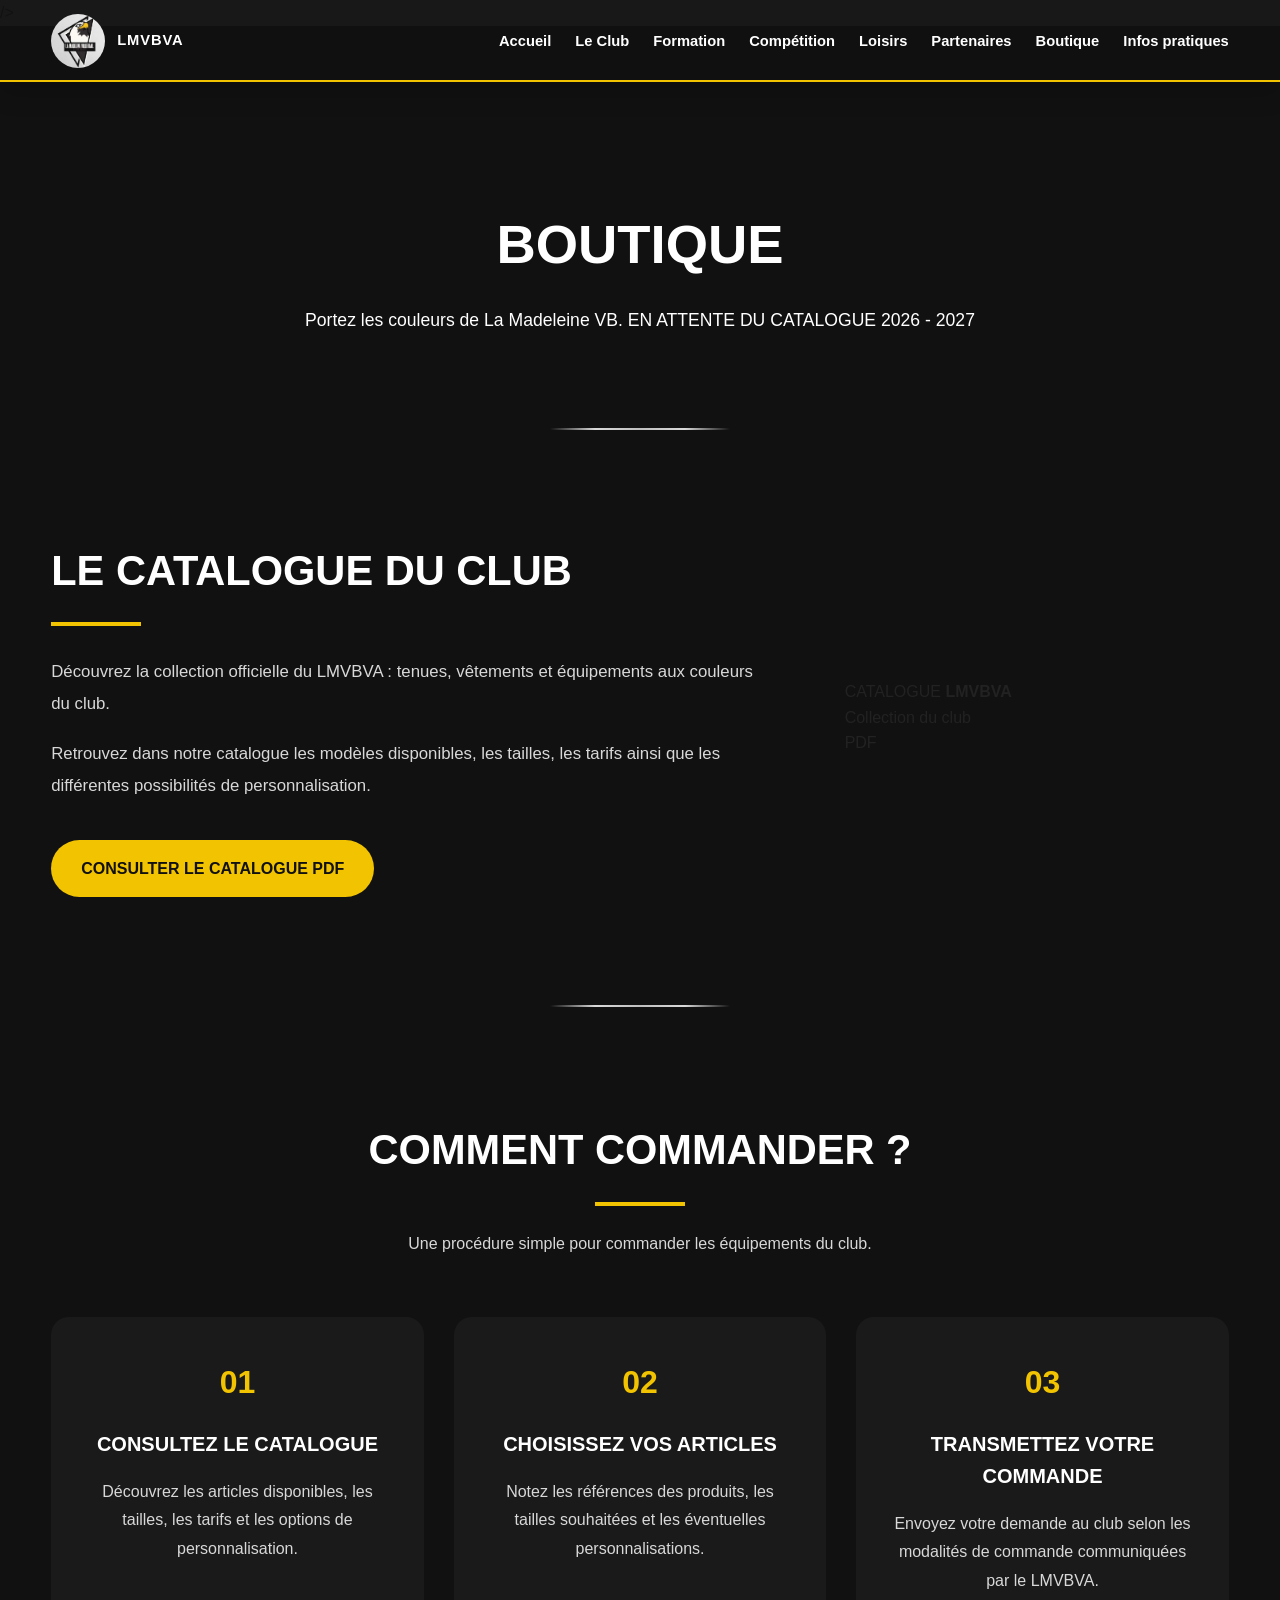
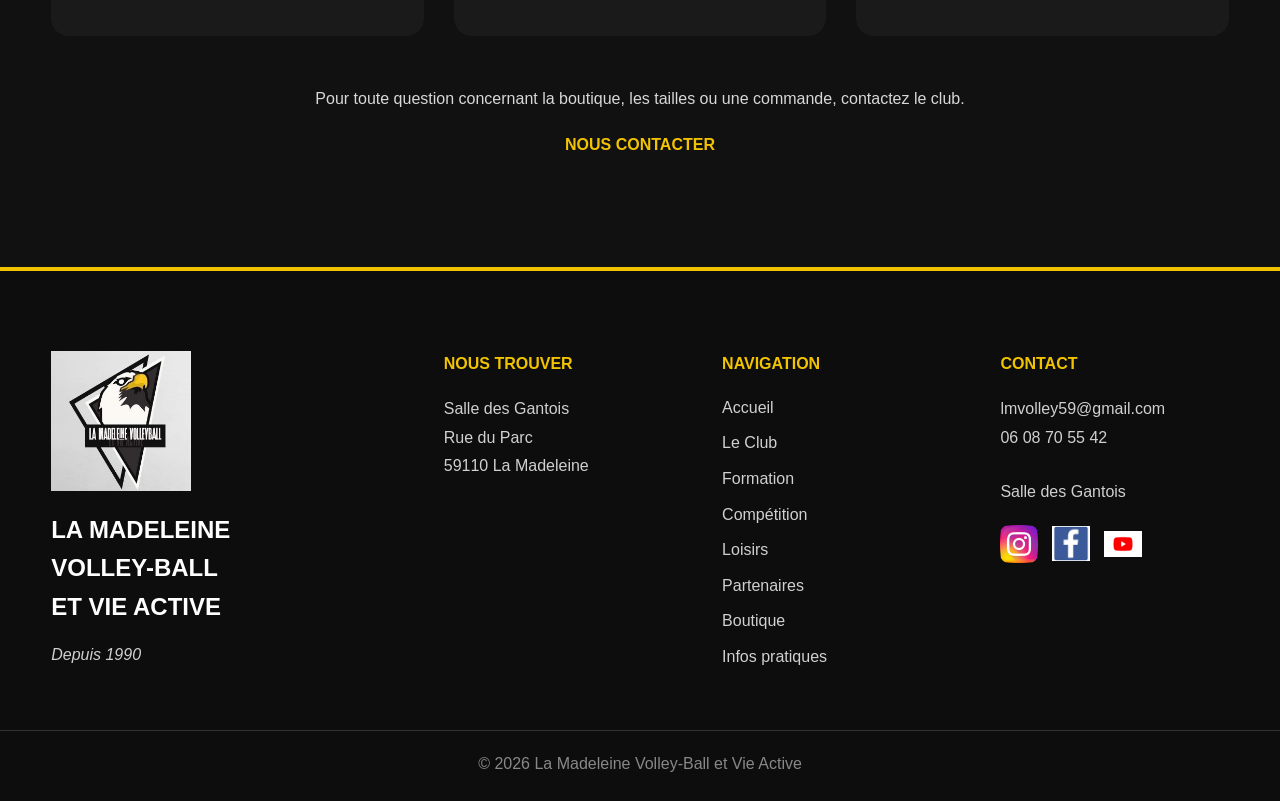
==== commit f1e6df74: "Version stable du site LMVBVA avant animations" ====
--- a/boutique.html
+++ b/boutique.html
@@ -8,12 +8,11 @@
 
     <meta charset="utf-8" />
 
-    <meta
-        name="viewport"
-        content="width=device-width, initial-scale=1, user-scalable=no"
+ <meta name="viewport" content="width=device-width, initial-scale=1, maximum-scale=5">
     />
 
-    <link rel="stylesheet" href="assets/css/lmvbva.css" />
+<link rel="stylesheet" href="assets/css/main.css" />
+<link rel="stylesheet" href="assets/css/lmvbva_V4.css" />
 
     <noscript>
         <link rel="stylesheet" href="assets/css/noscript.css" />
@@ -42,22 +41,30 @@
             </a>
 
 
-            <nav>
-
-                <ul>
-
-          <li><a href="index.html">Accueil</a></li>
-<li><a href="club.html">Le Club</a></li>
-<li><a href="formation.html">Formation</a></li>
-<li><a href="competition.html">Compétition</a></li>
-<li><a href="loisirs.html">Loisirs</a></li>
-<li><a href="partenaires.html">Partenaires</a></li>
-<li><a href="boutique.html">Boutique</a></li>
-<li><a href="infos-pratiques.html">Infos pratiques</a></li>
-
-                </ul>
-
-            </nav>
+ <nav class="main-nav">
+
+    <button class="menu-toggle"
+            type="button"
+            aria-label="Ouvrir le menu"
+            aria-expanded="false">
+        ☰
+    </button>
+
+    <ul class="nav-menu">
+
+        <li><a href="index.html">Accueil</a></li>
+        <li><a href="club.html">Le Club</a></li>
+        <li><a href="formation.html">Formation</a></li>
+        <li><a href="competition.html">Compétition</a></li>
+        <li><a href="loisirs.html">Loisirs</a></li>
+        <li><a href="partenaires.html">Partenaires</a></li>
+        <li><a href="boutique.html">Boutique</a></li>
+        <li><a href="infos-pratiques.html">Infos pratiques</a></li>
+
+    </ul>
+
+</nav>
+
 
         </div>
 
@@ -309,7 +316,7 @@
                     <li><a href="loisirs.html">Loisirs</a></li>
                     <li><a href="partenaires.html">Partenaires</a></li>
                     <li><a href="boutique.html">Boutique</a></li>
-                    <li><a href="infopratiques.html">Infos pratiques</a></li>
+                    <li><a href="infos-pratiques.html">Infos pratiques</a></li>
 
                 </ul>
 
--- a/assets/css/main.css
+++ b/assets/css/main.css
@@ -0,0 +1,3396 @@
+/* =====================================================
+   LMVBVA
+   PARTIE 1
+   Base - Header - Hero - Le Club
+===================================================== */
+
+
+:root{
+
+    --yellow:#F2C300;
+    --black:#111111;
+    --white:#ffffff;
+    --grey:#666666;
+    --light:#f5f5f5;
+
+}
+
+*{
+
+    margin:0;
+    padding:0;
+    box-sizing:border-box;
+
+}
+
+html{
+
+    scroll-behavior:smooth;
+
+}
+
+body{
+
+    font-family:Arial, Helvetica, sans-serif;
+    color:#222;
+    background:#fff;
+    line-height:1.6;
+    overflow-x:hidden;
+
+}
+
+img{
+
+    display:block;
+    max-width:100%;
+
+}
+
+a{
+
+    text-decoration:none;
+
+}
+
+.container{
+
+    width:92%;
+
+    max-width:1600px;
+
+    margin:0 auto;
+
+}
+
+#wrapper{
+
+    padding-top:82px;
+
+}
+
+/* ================= HEADER ================= */
+
+.topbar{
+
+    position:fixed;
+    top:0;
+    left:0;
+
+    width:100%;
+    height:82px;
+
+    background:rgba(17,17,17,.97);
+
+    border-bottom:2px solid var(--yellow);
+
+    z-index:9999;
+
+    box-shadow:0 8px 25px rgba(0,0,0,.22);
+
+}
+
+.topbar .container{
+    width:92%;
+    max-width:1600px;
+    height:82px;
+    margin:0 auto;
+
+    display:flex;
+    align-items:center;
+    justify-content:space-between;
+    gap:40px;
+}
+
+.logo{
+
+    display:flex;
+    align-items:center;
+    gap:12px;
+
+    color:#ffffff;
+    font-weight:800;
+    font-size:1rem;
+    letter-spacing:.06em;
+
+}
+
+.logo img{
+
+    width:54px;
+    height:54px;
+
+    object-fit:cover;
+
+    transition:.3s;
+
+}
+
+.logo:hover img{
+
+    transform:scale(1.05);
+
+}
+
+.topbar ul{
+
+    display:flex;
+    align-items:center;
+
+    list-style:none;
+
+    gap:24px;
+
+    margin:0;
+    padding:0;
+
+}
+
+.topbar li{
+
+    list-style:none;
+
+}
+
+.topbar a{
+
+    color:#ffffff;
+
+    font-size:.92rem;
+    font-weight:600;
+
+    text-decoration:none;
+
+    position:relative;
+
+    white-space:nowrap;
+
+}
+
+.topbar a::after{
+
+    content:"";
+
+    position:absolute;
+
+    left:0;
+    bottom:-8px;
+
+    width:0;
+
+    height:3px;
+
+    background:var(--yellow);
+
+    transition:.3s;
+
+}
+
+.topbar a:hover{
+
+    color:var(--yellow);
+
+}
+
+.topbar a:hover::after{
+
+    width:100%;
+
+}
+@media screen and (max-width:768px){
+
+    .topbar a::after{
+        display:none;
+    }
+
+}
+/* ================= HERO ================= */
+
+.hero{
+
+    min-height:100vh;
+
+    display:flex;
+
+    justify-content:center;
+
+    align-items:center;
+
+    text-align:center;
+
+    padding:70px 20px;
+
+background:
+    linear-gradient(
+        to bottom,
+        rgba(0,0,0,.40),
+        rgba(0,0,0,.40) 75%,
+        #111111
+    ),
+    url("../../images/header2.jpg");
+
+background-size:cover;
+background-position:center;
+}
+
+.hero-content{
+
+    max-width:900px;
+
+    color:white;
+
+}
+
+.hero-logo{
+    width:155px;
+    margin:0 auto 22px;
+}
+
+.hero h1{
+    font-size:3.2rem;
+    line-height:1.15;
+    text-transform:uppercase;
+    font-weight:800;
+    margin-bottom:24px;
+}
+
+.hero p{
+    max-width:900px;
+    margin:0 auto 12px;
+    font-size:1.18rem;
+    line-height:1.55;
+}
+/* ================= BOUTONS ================= */
+
+.button{
+
+    display:inline-block;
+
+    padding:16px 36px;
+
+    border-radius:40px;
+
+    font-weight:700;
+
+    transition:.3s;
+
+}
+
+.button.primary{
+
+    background:var(--yellow);
+
+    color:#111;
+
+}
+
+.button:not(.primary){
+
+    background:white;
+
+    color:#111;
+
+}
+
+.button:hover{
+
+    transform:translateY(-4px);
+
+    box-shadow:0 10px 25px rgba(0,0,0,.25);
+
+}
+
+.hero-buttons{
+
+    margin-top:45px;
+
+    display:flex;
+
+    justify-content:center;
+
+    gap:20px;
+
+    flex-wrap:wrap;
+
+}
+
+/* ================= LE CLUB ================= */
+
+.presentation{
+
+    background:#111;
+
+    color:white;
+
+    text-align:center;
+
+    padding:70px 0;
+
+}
+
+.presentation .container{
+
+    max-width:900px;
+
+}
+
+.presentation h2{
+
+    font-size:3rem;
+
+    text-transform:uppercase;
+
+    font-weight:800;
+
+    margin-bottom:25px;
+
+}
+
+.presentation h2::after{
+
+    content:"";
+
+    display:block;
+
+    width:90px;
+
+    height:4px;
+
+    background:var(--yellow);
+
+    margin:18px auto;
+
+}
+
+.presentation p{
+
+    color:#d7d7d7;
+
+    font-size:1.15rem;
+
+    line-height:1.9;
+
+    margin-bottom:40px;
+
+}
+
+.presentation .button{
+
+    margin-top:10px;
+
+}/* =====================================================
+   PARTIE 2
+   Univers - Chiffres - Instagram
+===================================================== */
+
+/* ================= NOS UNIVERS ================= */
+
+.univers{
+    padding:30px 0 90px;
+    background:#111111;
+}
+
+.univers h2{
+
+    color:#ffffff;
+
+}.section-intro{
+
+    color:#d8d8d8;
+
+}
+
+.univers h2{
+
+    text-align:center;
+    font-size:3rem;
+    font-weight:800;
+    text-transform:uppercase;
+    color:#ffffff;
+
+
+}
+
+.univers h2::after{
+
+    content:"";
+    display:block;
+    width:90px;
+    height:4px;
+    background:#F2C300;
+    margin:18px auto 25px;
+
+}
+
+.section-intro{
+
+    max-width:800px;
+    margin:0 auto 60px;
+    text-align:center;
+    color:#d8d8d8;
+    font-size:1.15rem;
+    line-height:1.8;
+
+}
+
+
+
+.cards{
+
+    display:grid;
+    grid-template-columns:repeat(3,1fr);
+    gap:35px;
+
+}
+
+.card{
+
+    background:#fff;
+
+    border:1px solid rgba(255,255,255,.08);
+
+    border-radius:22px;
+
+    overflow:hidden;
+
+    box-shadow:0 18px 45px rgba(0,0,0,.35);
+
+    transition:.35s;
+
+    display:flex;
+
+    flex-direction:column;
+
+
+
+}
+
+.card:hover{
+
+
+    transform:translateY(-10px);
+    box-shadow:0 25px 45px rgba(0,0,0,.18);
+
+}
+
+.card img{
+
+    width:100%;
+    height:240px;
+    object-fit:cover;
+
+}
+
+.card img.photo-jeunes{
+    object-position:center 15%;
+}
+
+.card-content{
+
+    padding:30px;
+    display:flex;
+    flex-direction:column;
+    flex:1;
+
+}
+
+.card h3{
+
+    font-size:1.7rem;
+    margin-bottom:18px;
+    color:#111;
+
+}
+
+.card p{
+
+    flex:1;
+    color:#666;
+    line-height:1.7;
+    margin-bottom:25px;
+
+}
+
+.card .button{
+
+    width:100%;
+    text-align:center;
+
+}
+
+/* ================= LE CLUB EN CHIFFRES ================= */
+
+.club-chiffres{
+
+    padding:100px 0;
+    background:#111;
+    color:#fff;
+    text-align:center;
+
+}
+
+.club-chiffres h2{
+
+    font-size:3rem;
+    text-transform:uppercase;
+    margin-bottom:60px;
+
+}
+
+.club-chiffres h2::after{
+
+    content:"";
+    display:block;
+    width:90px;
+    height:4px;
+    background:#F2C300;
+    margin:20px auto;
+
+}
+
+.stats{
+
+    display:grid;
+    grid-template-columns:repeat(4,1fr);
+    gap:40px;
+
+}
+
+.stat{
+
+    padding:20px;
+
+}
+
+.stat span{
+
+    display:block;
+    font-size:3.4rem;
+    font-weight:800;
+    color:#F2C300;
+
+}
+
+.stat p{
+
+    margin-top:15px;
+    font-size:1.1rem;
+
+}
+
+/* ================= INSTAGRAM ================= */
+
+.instagram{
+
+    padding:100px 0;
+    background:#f5f5f5;
+    text-align:center;
+
+}
+
+.instagram h2{
+
+    font-size:3rem;
+    text-transform:uppercase;
+    color:#111;
+
+}
+
+.instagram h2::after{
+
+    content:"";
+    display:block;
+    width:90px;
+    height:4px;
+    background:#F2C300;
+    margin:20px auto;
+
+}
+
+.instagram p{
+
+    max-width:700px;
+    margin:0 auto 45px;
+    color:#666;
+    line-height:1.8;
+
+}
+
+.instagram-feed{
+    width:90%;
+    max-width:1000px;
+
+    margin:0 auto 45px;
+
+    background:#ffffff;
+    border-radius:20px;
+    box-shadow:0 12px 30px rgba(0,0,0,.08);
+
+    overflow:hidden;
+}
+
+/* ================= RESPONSIVE ================= */
+
+@media(max-width:1000px){
+
+.cards{
+
+grid-template-columns:1fr;
+
+}
+
+.stats{
+
+grid-template-columns:repeat(2,1fr);
+
+}
+
+}
+
+@media(max-width:700px){
+
+.stats{
+
+grid-template-columns:1fr;
+
+}
+
+.hero h1{
+
+font-size:2.4rem;
+
+}
+
+.univers h2,
+.club-chiffres h2,
+.instagram h2,
+.presentation h2{
+
+font-size:2.3rem;
+
+}
+
+}/* =====================================================
+   PARTIE 3
+   Partenaires - Boutique - Identité - Footer
+===================================================== */
+
+/* ================= PARTENAIRES ================= */
+
+.partenaires{
+
+padding:110px 0;
+
+background:#111111;
+
+text-align:center;
+
+}
+
+.partenaires h2{
+
+font-size:3rem;
+
+font-weight:800;
+
+text-transform:uppercase;
+
+letter-spacing:2px;
+
+margin-bottom:25px;
+
+color:#ffffff;
+
+}.partenaires p{
+
+color:#d8d8d8;
+
+}
+
+.partenaires h2::after{
+
+    content:"";
+    display:block;
+    width:90px;
+    height:4px;
+    background:#F2C300;
+    margin:20px auto;
+
+}
+
+.partenaires p{
+
+    max-width:700px;
+    margin:0 auto 45px;
+    color:#666;
+
+}
+
+.logos-partenaires{
+
+    display:flex;
+    justify-content:center;
+    gap:30px;
+    flex-wrap:wrap;
+
+}
+
+.logo-partenaire{
+
+width:170px;
+
+height:90px;
+
+background:#ffffff;
+
+border-radius:15px;
+
+display:flex;
+
+justify-content:center;
+
+align-items:center;
+
+font-weight:bold;
+
+box-shadow:0 15px 40px rgba(0,0,0,.35);
+
+transition:.3s;
+
+
+
+}
+
+.logo-partenaire:hover{
+
+    transform:translateY(-8px);
+
+    box-shadow:0 18px 35px rgba(0,0,0,.15);
+
+}
+.partenaires .button{
+
+    margin-top:40px;
+
+}.partenaires{
+
+    padding:110px 0 140px;
+
+    position:relative;
+
+}
+
+.partenaires::after{
+
+    content:"";
+
+    position:absolute;
+
+    bottom:0;
+
+    left:50%;
+
+    transform:translateX(-50%);
+
+    width:180px;
+
+    height:2px;
+
+    background:linear-gradient(
+        90deg,
+        transparent,
+        #d9d9d9,
+        #bfbfbf,
+        #d9d9d9,
+        transparent
+    );
+
+}
+/* ================= BOUTIQUE ================= */
+
+.boutique{
+
+    position:relative;
+
+    padding:110px 0 140px;
+
+    background:#111111;
+
+    text-align:center;
+
+    border-top:1px solid rgba(255,255,255,.08);
+
+
+
+}
+
+.boutique h2{
+
+    font-size:3rem;
+    font-weight:800;
+    text-transform:uppercase;
+    color:#ffffff;
+
+}.boutique p{
+
+    color:#d8d8d8;
+
+}
+
+.boutique h2::after{
+
+    content:"";
+    display:block;
+    width:90px;
+    height:4px;
+    background:#F2C300;
+    margin:20px auto;
+
+}
+
+.boutique-grid{
+
+    display:grid;
+    grid-template-columns:repeat(4,1fr);
+    gap:30px;
+    margin:60px 0;
+
+}
+
+.produit{
+
+    background:#ffffff;
+
+    border-radius:20px;
+
+    padding:20px;
+
+    border:1px solid rgba(255,255,255,.08);
+
+    box-shadow:0 18px 45px rgba(0,0,0,.35);
+
+    transition:.30s;
+
+}
+
+.produit:hover{
+
+    transform:translateY(-10px);
+
+    box-shadow:0 28px 55px rgba(0,0,0,.45);
+
+}
+
+.photo-produit{
+    height:360px;
+    padding:18px;
+
+    border-radius:15px;
+    background:#ffffff;
+
+    display:flex;
+    justify-content:center;
+    align-items:center;
+
+    overflow:hidden;
+    margin-bottom:20px;
+}
+
+.photo-produit img{
+    width:100%;
+    height:100%;
+
+    object-fit:contain;
+    display:block;
+}
+
+.produit h3{
+    margin:0;
+    padding:0 10px;
+
+    color:#ffffff;
+    font-size:1.15rem;
+    font-weight:700;
+    text-align:center;
+}
+
+.boutique .button{
+
+    display:inline-block;
+
+    margin-top:30px;
+
+}
+
+/* Séparateur argent fin de boutique */
+
+
+
+
+
+
+
+/* ================= BANDEAU IDENTITÉ ================= */
+
+.signature{
+
+    padding:120px 20px;
+
+    background:#111;
+
+    color:#fff;
+
+    text-align:center;
+
+}
+
+.signature h2{
+
+    font-size:4rem;
+    font-weight:900;
+    line-height:1.2;
+    text-transform:uppercase;
+
+}
+
+.signature p{
+
+    margin-top:30px;
+
+    font-size:1.2rem;
+
+    color:#cccccc;
+
+}
+
+.signature-social{
+
+    margin-top:45px;
+
+    display:flex;
+    justify-content:center;
+    gap:35px;
+    flex-wrap:wrap;
+
+}
+
+.signature-social a{
+
+    color:#F2C300;
+
+    font-size:1.2rem;
+
+    font-weight:bold;
+
+}
+
+/* ================= FOOTER ================= */
+
+.footer{
+
+    background:#0d0d0d;
+
+    color:#fff;
+
+    padding:80px 0 25px;
+
+    border-top:4px solid #F2C300;
+
+}
+
+.footer-grid{
+
+    display:grid;
+
+    grid-template-columns:1.5fr 1fr 1fr 1fr;
+
+    gap:50px;
+
+}
+
+.footer-logo{
+
+    width:140px;
+
+    margin-bottom:20px;
+
+}
+
+.footer h3{
+
+    font-size:1.5rem;
+
+    margin-bottom:15px;
+
+}
+
+.footer h4{
+
+    color:#F2C300;
+
+    margin-bottom:18px;
+
+    text-transform:uppercase;
+
+}
+
+.footer p{
+
+    color:#d0d0d0;
+
+    line-height:1.8;
+
+}
+
+.footer ul{
+
+    list-style:none;
+    padding:0;
+
+}
+
+.footer li{
+
+    margin-bottom:10px;
+
+}
+
+.footer a{
+
+    color:#d0d0d0;
+
+    transition:.30s;
+
+}
+
+.footer a:hover{
+
+    color:#F2C300;
+
+}
+
+.footer-since{
+
+    color:#888;
+    font-style:italic;
+
+}
+.footer-social{
+    margin-top:24px;
+    display:flex;
+    gap:20px;
+    flex-wrap:wrap;
+}
+
+.footer-social a{
+    color:#F2C300;
+    font-size:0.95rem;
+    font-weight:800;
+    text-transform:uppercase;
+    letter-spacing:.04em;
+    transition:.25s;
+}
+
+.footer-social a:hover{
+    color:#ffffff;
+    transform:translateY(-2px);
+}
+.footer-social-icons{
+    display:flex;
+    align-items:center;
+    gap:14px;
+    margin-top:18px;
+}
+
+.footer-social-icons a{
+    display:flex;
+    align-items:center;
+    justify-content:center;
+    width:38px;
+    height:38px;
+}
+
+.footer-social-icons img{
+    width:38px;
+    height:38px;
+    object-fit:contain;
+    display:block;
+    transition:transform .2s ease;
+}
+
+.footer-social-icons a:hover img{
+    transform:translateY(-3px);
+}
+
+.footer-bottom{
+
+    margin-top:50px;
+
+    padding-top:20px;
+
+    border-top:1px solid rgba(255,255,255,.15);
+
+    text-align:center;
+
+    color:#888;
+
+}
+
+/* ================= RESPONSIVE ================= */
+
+@media(max-width:1000px){
+
+.boutique-grid{
+
+grid-template-columns:repeat(2,1fr);
+
+}
+
+.footer-grid{
+
+grid-template-columns:1fr;
+
+text-align:center;
+
+}
+
+.footer-logo{
+
+margin:auto auto 25px;
+
+}
+
+}
+
+@media(max-width:700px){
+
+.boutique-grid{
+
+grid-template-columns:1fr;
+
+}
+
+.signature h2{
+
+font-size:2.6rem;
+
+}
+
+}/*================ SIGNATURE =================*/
+
+.signature{
+
+padding:140px 20px;
+
+background:
+linear-gradient(rgba(0,0,0,.42),rgba(0,0,0,.65)),
+url("../../images/header.jpg");
+
+background-size:cover;
+background-position:center;
+
+text-align:center;
+
+color:white;
+
+}
+
+.signature h2{
+
+font-size:3.5rem;
+
+font-weight:900;
+
+line-height:1.2;
+
+text-transform:uppercase;
+
+}
+
+.signature p{
+
+margin:25px 0;
+
+font-size:1.3rem;
+
+color:#F2C300;
+
+}
+
+.signature h3{
+
+font-size:2.2rem;
+
+line-height:1.5;
+
+margin-bottom:45px;
+
+}
+
+.signature-social{
+
+display:flex;
+
+justify-content:center;
+
+gap:40px;
+
+flex-wrap:wrap;
+
+}
+
+.signature-social a{
+
+color:white;
+
+font-size:1.2rem;
+
+font-weight:bold;
+
+transition:.3s;
+
+}
+
+.signature-social a:hover{
+
+color:#F2C300;
+
+}/*================ SEPARATEUR ARGENT =================*/
+
+.section-divider{
+
+    width:140px;
+
+    height:2px;
+
+    margin:0 auto 70px;
+
+    background:linear-gradient(
+        90deg,
+        transparent,
+        #d9d9d9,
+        #bfbfbf,
+        #d9d9d9,
+        transparent
+    );
+
+}/*================ HERO LE CLUB ================*/
+
+.club-hero{
+
+    height:38vh;
+min-height:300px;
+
+    display:flex;
+
+    justify-content:center;
+
+    align-items:center;
+
+    text-align:center;
+
+    background:
+    linear-gradient(rgba(0,0,0,.60),rgba(0,0,0,.60)),
+    url("../../images/pic01.jpg");
+
+    background-size:cover;
+    background-position:center 35%;
+
+   
+
+}
+
+.club-hero h1{
+
+    color:#ffffff;
+
+    font-size:4rem;
+
+    font-weight:800;
+
+    text-transform:uppercase;
+
+    margin-bottom:20px;
+
+}
+
+.club-hero p{
+
+    color:#d8d8d8;
+
+    font-size:1.3rem;
+
+}/*================ LE CLUB =================*/
+
+/*================ LE CLUB =================*/
+
+.club-intro{
+
+    padding:70px 0 90px;
+
+    background:#111111;
+
+}
+
+.club-grid{
+
+    display:grid;
+
+    grid-template-columns:48% 52%;
+
+    gap:90px;
+
+   align-items:start;
+
+  
+
+}
+
+.club-text h2{
+
+    color:#ffffff;
+
+    font-size:2.3rem;
+
+    font-weight:800;
+
+    text-transform:uppercase;
+
+    margin-bottom:35px;
+
+}
+
+.club-text h2::after{
+
+    content:"";
+
+    display:block;
+
+    width:140px;
+
+    height:4px;
+
+    background:#F2C300;
+
+    margin-top:20px;
+
+}
+
+.club-ambitions .club-text p{
+    color:#555555;
+    font-size:1.05rem;
+    line-height:1.8;
+    text-align:justify;
+
+    overflow-wrap:break-word;
+    word-break:normal;
+    hyphens:auto;
+}
+
+.club-photo img{
+
+    width:100%;
+
+    aspect-ratio:16/10;
+
+    object-fit:cover;
+
+    display:block;
+
+    border-radius:18px;
+
+    box-shadow:0 25px 60px rgba(0,0,0,.45);
+
+    border:1px solid rgba(255,255,255,.08);
+
+    }
+
+.club-photo-histoire img{
+    width:100%;
+    display:block;
+    margin:0;
+}
+.club-intro .club-text p{
+    color:#d8d8d8;
+    font-size:1.05rem;
+    line-height:1.8;
+}
+.club-ambitions{
+
+    padding:120px 0;
+
+    background:#ffffff;
+
+}
+
+.club-ambitions .club-text h2{
+
+    color:#111111;
+
+}
+
+.club-ambitions .club-text p{
+
+color:#555555;;
+    font-size:1.05rem;
+    line-height:1.8;
+
+}
+
+.club-ambitions .ambition-line{
+
+    position:relative;
+    padding-left:32px;
+    margin-bottom:18px;
+
+}
+
+.club-ambitions .ambition-bullet{
+
+    position:absolute;
+    left:0;
+    top:0;
+
+    color:#F2C300;
+    font-size:1.1rem;
+    font-weight:800;
+
+
+
+}
+
+.club-ambitions .club-photo img{
+
+    border:1px solid rgba(0,0,0,.08);
+
+}
+
+.reverse{
+
+    display:grid;
+
+    grid-template-columns:48% 52%;
+
+    gap:90px;
+
+    align-items:center;
+
+    max-width:1400px;
+
+    margin:0 auto;
+
+
+
+
+    
+
+
+}/*================ LE MOT DE LA PRÉSIDENTE =================*/
+
+.club-presidente{
+
+    padding:120px 0;
+
+   background:#111111;
+
+}
+
+.presidente-grid{
+
+    display:grid;
+
+    grid-template-columns:38% 62%;
+
+    gap:90px;
+
+    align-items:center;
+
+}
+
+.presidente-photo img{
+
+    width:100%;
+
+    border-radius:20px;
+
+    display:block;
+
+    box-shadow:0 25px 60px rgba(0,0,0,.18);
+
+}
+
+.section-tag{
+
+    display:inline-block;
+
+    color:#F2C300;
+
+    font-weight:700;
+
+    letter-spacing:2px;
+
+    text-transform:uppercase;
+
+    margin-bottom:15px;
+
+}
+
+.presidente-text h2{
+
+    font-size:2.8rem;
+
+    color:#111111;
+
+    margin-bottom:30px;
+
+}
+
+.presidente-text p{
+
+    color:#555;
+
+    line-height:2;
+
+    font-size:1.1rem;
+
+    margin-bottom:20px;
+
+    text-align:justify;
+
+}
+
+.signature-presidente{
+
+    margin-top:35px;
+
+    padding-top:25px;
+
+    border-top:2px solid #F2C300;
+
+    display:inline-block;
+
+    color:#111;
+
+}/*================ COMPÉTITION =================*/
+
+.competition-hero{
+
+    height:320px;
+    min-height:320px;
+
+    display:flex;
+    justify-content:center;
+    align-items:center;
+    text-align:center;
+
+    background:
+    linear-gradient(rgba(0,0,0,.60),rgba(0,0,0,.60)),
+    url("../../images/competition-hero.jpg");
+
+    background-size:cover;
+    background-position:center;
+
+}
+.competition-hero h1{
+
+    color:#ffffff;
+
+    font-size:4rem;
+
+    font-weight:800;
+
+    text-transform:uppercase;
+
+    margin-bottom:20px;
+
+}
+
+.competition-hero p{
+
+    color:#d8d8d8;
+
+    font-size:1.3rem;
+
+}
+
+.competition-intro{
+
+    padding:120px 0;
+
+    background:#111111;
+
+}
+
+.competition-grid{
+
+    display:grid;
+
+    grid-template-columns:48% 52%;
+
+    gap:90px;
+
+    align-items:center;
+
+}
+
+.competition-text h2{
+
+    color:#ffffff;
+
+    font-size:2.5rem;
+
+    font-weight:800;
+
+    text-transform:uppercase;
+
+    margin-bottom:35px;
+
+}
+
+.competition-text h2::after{
+
+    content:"";
+
+    display:block;
+
+    width:140px;
+
+    height:4px;
+
+    background:#F2C300;
+
+    margin-top:20px;
+
+}
+
+.competition-text p{
+
+    color:#d8d8d8;
+
+    line-height:2;
+
+    font-size:1.15rem;
+
+    text-align:justify;
+
+}
+
+.competition-photo img{
+
+    width:100%;
+    aspect-ratio:16/10;
+    object-fit:cover;
+    border-radius:18px;
+    display:block;
+    box-shadow:0 25px 60px rgba(0,0,0,.45);
+
+}
+
+/*================ NOS VALEURS =================*/
+
+.competition-values{
+
+    position:relative;
+    padding:90px 0 100px;
+    background:#111111;
+
+    
+
+}
+
+.competition-values::before,
+.competition-values::after{
+    content:"";
+    position:absolute;
+    left:50%;
+    transform:translateX(-50%);
+    width:180px;
+    height:2px;
+
+    background:linear-gradient(
+        90deg,
+        transparent,
+        #d9d9d9,
+        #bfbfbf,
+        #d9d9d9,
+        transparent
+    );
+}
+
+.competition-values::before{
+    top:0;
+}
+
+.competition-values::after{
+    bottom:0;
+}
+
+.competition-values h2{
+
+   color:#ffffff;
+    text-align:center;
+    font-size:2.8rem;
+    font-weight:800;
+    text-transform:uppercase;
+    margin-bottom:0;
+
+}
+
+.competition-values h2::after{
+
+    content:"";
+    display:block;
+    width:90px;
+    height:4px;
+    background:#F2C300;
+    margin:18px auto 25px;
+
+}
+
+.competition-values .section-intro{
+
+    max-width:760px;
+    margin:0 auto 50px;
+    color:#d8d8d8;
+    text-align:center;
+    font-size:1.1rem;
+    line-height:1.8;
+
+}
+
+.competition-values .cards{
+
+    display:grid;
+    grid-template-columns:repeat(4,1fr);
+    gap:24px;
+
+}
+
+.competition-values .card{
+
+    background:#1a1a1a;
+    border-radius:16px;
+    overflow:hidden;
+    box-shadow:0 15px 35px rgba(0,0,0,.30);
+    border:1px solid rgba(255,255,255,.08);
+    transition:.3s;
+
+}
+
+.competition-values .card:hover{
+
+    transform:translateY(-6px);
+    box-shadow:0 22px 45px rgba(0,0,0,.16);
+
+}
+
+.competition-values .card img{
+    width:100%;
+    height:240px;
+    object-fit:cover;
+    display:block;
+}
+.competition-values .card img.photo-entire{
+    object-fit:contain;
+    background:#1a1a1a;
+}
+
+.competition-values .card-content{
+
+    padding:22px 20px 26px;
+
+}
+
+.competition-values .card h3{
+
+   color:#ffffff;
+    font-size:1.4rem;
+    margin-bottom:12px;
+
+}
+
+.competition-values .card p{
+
+   color:#d8d8d8;
+    line-height:1.7;
+    margin-bottom:0;
+
+}
+
+.valeurs-image{
+    width:95vw;
+    margin-top:40px;
+    margin-left:50%;
+    transform:translateX(-50%);
+
+    display:flex;
+    justify-content:center;
+}
+
+.valeurs-image img{
+    display:block;
+    width:100%;
+    max-width:1600px;
+    height:auto;
+
+    margin:0 auto;
+    border-radius:12px;
+}
+
+/*================ LOISIRS =================*/
+
+.loisirs-hero{
+
+    height:320px;
+    min-height:320px;
+
+    display:flex;
+    align-items:center;
+    justify-content:center;
+
+    text-align:center;
+
+    background:#5E6670;
+
+}
+
+.loisirs-hero-content h1{
+
+    margin:0;
+
+    color:#ffffff;
+
+    font-size:3.4rem;
+    font-weight:800;
+
+    text-transform:uppercase;
+    letter-spacing:.03em;
+
+}
+
+.loisirs-hero-content p{
+
+    margin:18px 0 0;
+
+    color:#ffffff;
+
+    font-size:1.1rem;
+
+}
+/*================ ESPRIT LOISIRS =================*/
+
+.loisirs-intro{
+
+    padding:110px 0;
+
+    background:#111111;
+
+}
+
+.loisirs-grid{
+
+    display:grid;
+
+    grid-template-columns:1fr 1fr;
+
+    gap:70px;
+
+    align-items:center;
+
+}
+
+.loisirs-text h2{
+
+    margin:0 0 30px;
+
+    color:#ffffff;
+
+    font-size:2.4rem;
+    font-weight:800;
+
+    text-transform:uppercase;
+
+}
+
+.loisirs-text h2::after{
+
+    content:"";
+
+    display:block;
+
+    width:90px;
+    height:4px;
+
+    margin-top:18px;
+
+    background:#F2C300;
+
+}
+
+.loisirs-text p{
+
+    color:#ffffff;
+
+    font-size:1.05rem;
+    line-height:1.9;
+
+}
+
+.loisirs-photo img{
+
+    width:100%;
+
+    aspect-ratio:16/10;
+
+    object-fit:cover;
+
+    display:block;
+
+    border-radius:18px;
+
+    box-shadow:0 25px 60px rgba(0,0,0,.45);
+
+}
+/* MESSAGE SECTION LOISIRS COMPLÈTE */
+
+.loisirs-complet{
+    margin-top:28px;
+    padding:18px 22px;
+
+    background:rgba(242,195,0,.08);
+    border-left:4px solid #F2C300;
+    border-radius:0 12px 12px 0;
+
+    color:#e8e8e8;
+    font-size:1rem;
+    line-height:1.65;
+}
+
+.loisirs-complet strong{
+    display:block;
+    margin-bottom:6px;
+
+    color:#F2C300;
+    font-size:1.05rem;
+    font-weight:800;
+}
+/*================ CRÉNEAUX LOISIRS =================*/
+
+.loisirs-creneaux{
+    padding:100px 0;
+    background:#ffffff;
+}
+
+.loisirs-creneaux h2{
+    margin:0;
+    color:#111111;
+    text-align:center;
+    font-size:2.6rem;
+    font-weight:800;
+}
+
+.loisirs-creneaux h2::after{
+    content:"";
+    display:block;
+    width:90px;
+    height:4px;
+    margin:18px auto 25px;
+    background:#F2C300;
+}
+
+.loisirs-section-intro{
+    margin:0 auto 50px;
+    text-align:center;
+    color:#5E6670;
+}
+
+.creneaux-grid{
+    display:grid;
+    grid-template-columns:repeat(2, 1fr);
+    gap:30px;
+}
+
+.creneau-card{
+    padding:40px 30px;
+    background:#f7f7f7;
+    border-radius:16px;
+    text-align:center;
+    box-shadow:0 12px 30px rgba(0,0,0,.10);
+}
+
+.creneau-card h3{
+    color:#111111;
+    font-size:1.5rem;
+    margin-bottom:15px;
+}
+
+.creneau-niveau{
+    color:#F2C300;
+    font-weight:700;
+}
+
+.creneau-card p{
+    line-height:1.7;
+}
+/*================ FORMATION =================*/
+
+.formation-hero{
+
+    height:320px;
+    min-height:320px;
+
+    display:flex;
+    align-items:center;
+    justify-content:center;
+
+    text-align:center;
+
+    background:#5E6670;
+
+}
+
+.formation-hero-content h1{
+
+    margin:0;
+
+    color:#ffffff;
+
+    font-size:3.4rem;
+    font-weight:800;
+
+    text-transform:uppercase;
+    letter-spacing:.03em;
+
+}
+
+.formation-hero-content p{
+
+    margin:18px 0 0;
+
+    color:#ffffff;
+
+    font-size:1.1rem;
+
+}
+/*================ BLOCS FORMATION =================*/
+
+.formation-section{
+    padding:110px 0;
+}
+
+.formation-dark{
+    background:#111111;
+}
+
+.formation-light{
+    background:#ffffff;
+}
+
+.formation-grid{
+    display:grid;
+    grid-template-columns:1fr 1fr;
+    gap:70px;
+    align-items:center;
+}
+
+.formation-text h2{
+    margin:0 0 30px;
+    font-size:2.4rem;
+    font-weight:800;
+    text-transform:uppercase;
+}
+
+.formation-text h2::after{
+    content:"";
+    display:block;
+    width:90px;
+    height:4px;
+    margin-top:18px;
+    background:#F2C300;
+}
+
+.formation-dark .formation-text h2{
+    color:#ffffff;
+}
+
+.formation-dark .formation-text p{
+    color:#d8d8d8;
+}
+
+.formation-light .formation-text h2{
+    color:#111111;
+}
+
+.formation-light .formation-text p{
+    color:#5E6670;
+}
+
+.formation-text p{
+    font-size:1.05rem;
+    line-height:1.9;
+    margin-bottom:18px;
+}
+
+.formation-photo img{
+    width:100%;
+    aspect-ratio:16/10;
+    object-fit:cover;
+    display:block;
+    border-radius:18px;
+    box-shadow:0 25px 60px rgba(0,0,0,.25);
+}
+/*================ PAGE PARTENAIRES =================*/
+
+.partners-hero{
+
+    height:320px;
+    min-height:320px;
+
+    display:flex;
+    align-items:center;
+    justify-content:center;
+
+    text-align:center;
+
+  background:#5E6670;
+
+}
+
+.partners-hero-content h1{
+
+    margin:0;
+
+    color:#ffffff;
+
+    font-size:3.4rem;
+    font-weight:800;
+
+    text-transform:uppercase;
+
+}
+.partners-hero-content h1::after{
+    content:"";
+    display:block;
+    width:80px;
+    height:4px;
+    margin:18px auto 0;
+    background:#F2C300;
+}
+
+.partners-hero-content p{
+
+    margin:18px 0 0;
+
+    color:#ffffff;
+
+    font-size:1.1rem;
+
+}
+/*================ INTRO PARTENAIRES =================*/
+
+.partners-intro{
+    padding:100px 0;
+    background:#111111;
+    text-align:center;
+}
+
+.partners-intro-inner{
+    max-width:900px;
+}
+
+.partners-intro h2{
+    color:#ffffff;
+    font-size:2.6rem;
+    font-weight:800;
+    text-transform:uppercase;
+    margin-bottom:25px;
+}
+
+.partners-intro h2::after{
+    content:"";
+    display:block;
+    width:90px;
+    height:4px;
+    margin:18px auto 30px;
+    background:#F2C300;
+}
+
+.partners-intro p{
+    color:#d8d8d8;
+    font-size:1.05rem;
+    line-height:1.9;
+    margin-bottom:18px;
+}
+/*================ LISTES PARTENAIRES =================*/
+
+.partners-section{
+    padding:100px 0;
+    text-align:center;
+}
+
+.partners-light{
+    background:#ffffff;
+}
+
+.partners-dark{
+    background:#111111;
+}
+
+.partners-section h2{
+    font-size:2.6rem;
+    font-weight:800;
+    text-transform:uppercase;
+    margin-bottom:0;
+}
+
+.partners-light h2{
+    color:#111111;
+}
+
+.partners-dark h2{
+    color:#ffffff;
+}
+
+.partners-section h2::after{
+    content:"";
+    display:block;
+    width:90px;
+    height:4px;
+    margin:18px auto 25px;
+    background:#F2C300;
+}
+
+.partners-section-intro{
+    margin:0 auto 50px;
+    color:#5E6670;
+}
+
+.partners-dark .partners-section-intro{
+    color:#d8d8d8;
+}
+
+.partners-logo-grid{
+    display:grid;
+    grid-template-columns:repeat(4,1fr);
+    gap:30px;
+}
+
+.partner-logo-card{
+    min-height:160px;
+    padding:25px;
+    background:#ffffff;
+    border-radius:16px;
+    display:flex;
+    align-items:center;
+    justify-content:center;
+    box-shadow:0 12px 30px rgba(0,0,0,.12);
+}
+
+.partner-logo-card img{
+    max-width:100%;
+    max-height:110px;
+    object-fit:contain;
+}
+/*================ DEVENIR PARTENAIRE =================*/
+
+.become-partner{
+    padding:110px 0;
+    background:#ffffff;
+}
+
+.become-partner-grid{
+    display:grid;
+    grid-template-columns:1.4fr .6fr;
+    gap:80px;
+    align-items:center;
+}
+
+.become-partner-text h2{
+    color:#111111;
+    font-size:2.6rem;
+    font-weight:800;
+    text-transform:uppercase;
+    margin-bottom:30px;
+}
+
+.become-partner-text h2::after{
+    content:"";
+    display:block;
+    width:90px;
+    height:4px;
+    margin-top:18px;
+    background:#F2C300;
+}
+
+.become-partner-text p{
+    color:#5E6670;
+    font-size:1.05rem;
+    line-height:1.9;
+    margin-bottom:18px;
+}
+
+.become-partner-qr{
+    text-align:center;
+}
+
+.become-partner-qr img{
+    width:190px;
+    height:190px;
+    object-fit:contain;
+    margin:0 auto 20px;
+}
+
+.become-partner-qr p{
+    color:#111111;
+    font-weight:700;
+    line-height:1.6;
+}
+/*================ PAGE BOUTIQUE =================*/
+
+.shop-hero{
+    height:320px;
+    min-height:320px;
+
+    display:flex;
+    align-items:center;
+    justify-content:center;
+
+    text-align:center;
+   background:#111111;
+}
+
+
+.shop-hero-content h1{
+    margin:0;
+
+    color:#ffffff;
+    font-size:3.4rem;
+    font-weight:800;
+
+    text-transform:uppercase;
+}
+
+.shop-hero-content p{
+    margin:18px 0 0;
+
+    color:#ffffff;
+    font-size:1.1rem;
+}
+/*================ SÉPARATEURS CATALOGUE =================*/
+
+.shop-catalogue{
+    position:relative;
+}
+
+.shop-catalogue::before,
+.shop-catalogue::after{
+    content:"";
+    position:absolute;
+    left:50%;
+    transform:translateX(-50%);
+
+    width:180px;
+    height:2px;
+
+    background:linear-gradient(
+        90deg,
+        transparent,
+        #d9d9d9,
+        #bfbfbf,
+        #d9d9d9,
+        transparent
+    );
+}
+
+.shop-catalogue::before{
+    top:0;
+}
+
+.shop-catalogue::after{
+    bottom:0;
+}
+/*================ CATALOGUE BOUTIQUE =================*/
+
+.shop-catalogue{
+    padding:110px 0;
+    background:#111111;
+}
+
+.shop-catalogue-grid{
+    display:grid;
+    grid-template-columns:1.3fr .7fr;
+    gap:80px;
+    align-items:center;
+}
+
+.shop-catalogue-text h2{
+    color:#ffffff;
+    font-size:2.6rem;
+    font-weight:800;
+    text-transform:uppercase;
+    margin-bottom:30px;
+}
+
+.shop-catalogue-text h2::after{
+    content:"";
+    display:block;
+    width:90px;
+    height:4px;
+    margin-top:18px;
+    background:#F2C300;
+}
+
+.shop-catalogue-text p{
+    color:#d8d8d8;
+    font-size:1.05rem;
+    line-height:1.9;
+    margin-bottom:18px;
+}
+
+.shop-catalogue-button{
+    display:inline-block;
+    margin-top:20px;
+    padding:16px 30px;
+    background:#F2C300;
+    color:#111111;
+    font-weight:800;
+    border-radius:40px;
+}
+/*================ COMMENT COMMANDER =================*/
+
+.shop-order{
+    padding:110px 0;
+    background:#111111;
+}
+
+.shop-order-heading{
+    text-align:center;
+    margin-bottom:60px;
+}
+
+.shop-order-heading h2{
+    color:#ffffff;
+    font-size:2.6rem;
+    font-weight:800;
+    text-transform:uppercase;
+}
+
+.shop-order-heading h2::after{
+    content:"";
+    display:block;
+    width:90px;
+    height:4px;
+    margin:18px auto 25px;
+    background:#F2C300;
+}
+
+.shop-order-heading p{
+    color:#d8d8d8;
+}
+
+.shop-order-grid{
+    display:grid;
+    grid-template-columns:repeat(3,1fr);
+    gap:30px;
+}
+
+.shop-order-step{
+    padding:40px 30px;
+    background:#1a1a1a;
+    border-radius:18px;
+    text-align:center;
+}
+
+.shop-step-number{
+    display:block;
+    color:#F2C300;
+    font-size:2rem;
+    font-weight:800;
+    margin-bottom:20px;
+}
+
+.shop-order-step h3{
+    color:#ffffff;
+    font-size:1.25rem;
+    margin-bottom:18px;
+}
+
+.shop-order-step p{
+    color:#d8d8d8;
+    line-height:1.8;
+}
+
+.shop-order-note{
+    margin-top:50px;
+    text-align:center;
+}
+
+.shop-order-note p{
+    color:#d8d8d8;
+    margin-bottom:20px;
+}
+
+.shop-order-note a{
+    color:#F2C300;
+    font-weight:800;
+}
+/*================ PAGE INFOS PRATIQUES =================*/
+
+.practical-hero{
+    height:320px;
+    min-height:320px;
+
+    display:flex;
+    align-items:center;
+    justify-content:center;
+
+    text-align:center;
+    background:#5E6670;
+}
+
+.practical-hero-content h1{
+    margin:0;
+
+    color:#ffffff;
+    font-size:3.4rem;
+    font-weight:800;
+
+    text-transform:uppercase;
+}
+
+.practical-hero-content p{
+    margin:18px 0 0;
+
+    color:#ffffff;
+    font-size:1.1rem;
+}
+/*================ PLANNING =================*/
+
+.practical-planning{
+    padding:110px 0;
+    background:#111111;
+}
+
+.practical-heading{
+    text-align:center;
+    margin-bottom:55px;
+}
+
+.practical-heading h2{
+    margin:0;
+    color:#ffffff;
+    font-size:2.6rem;
+    font-weight:800;
+    text-transform:uppercase;
+}
+
+.practical-heading h2::after{
+    content:"";
+    display:block;
+    width:90px;
+    height:4px;
+    margin:18px auto 25px;
+    background:#F2C300;
+}
+
+.practical-heading p{
+    color:#d8d8d8;
+    font-size:1.05rem;
+}
+
+.planning-table-wrapper{
+    overflow-x:auto;
+    border-radius:16px;
+}
+
+.planning-table{
+    width:100%;
+    border-collapse:collapse;
+    background:#1a1a1a;
+}
+
+.planning-table th{
+    padding:20px;
+    background:#F2C300;
+    color:#111111;
+    text-align:left;
+    font-weight:800;
+    text-transform:uppercase;
+}
+
+.planning-table td{
+    padding:20px;
+    color:#ffffff;
+    border-bottom:1px solid rgba(255,255,255,.12);
+}
+
+.planning-table tbody tr:last-child td{
+    border-bottom:none;
+}
+
+/* Groupes du planning : Baby, M13, M15, M18, M21, Seniors, Loisirs */
+
+.planning-table .planning-group td{
+    padding:12px 20px;
+    background:#5E6670;
+    color:#ffffff;
+    font-size:0.95rem;
+    font-weight:800;
+    letter-spacing:0.12em;
+    text-transform:uppercase;
+    border-bottom:3px solid #F2C300;
+}
+
+.planning-table td[rowspan="2"]{
+    vertical-align:middle;
+    font-weight:700;
+    color:#F2C300;
+    border-right:1px solid rgba(255,255,255,.12);
+}
+
+.planning-table tr + tr td{
+    border-top:1px solid rgba(255,255,255,.05);
+}
+
+/*================ NOS SALLES =================*/
+
+.practical-venues{
+    padding:110px 0;
+    background:#ffffff;
+}
+
+.practical-venues .practical-heading h2{
+    color:#111111;
+}
+
+.practical-venues .practical-heading p{
+    color:#5E6670;
+}
+
+.venues-grid{
+    display:grid;
+    grid-template-columns:1.15fr .85fr;
+    gap:50px;
+    align-items:center;
+}
+
+.venue-photo img{
+    width:100%;
+    height:280px;
+    object-fit:cover;
+    display:block;
+    border-radius:18px;
+    box-shadow:0 15px 35px rgba(0,0,0,.10);
+}
+
+.venue-card{
+    padding:40px;
+    background:#f7f7f7;
+    border-radius:18px;
+    box-shadow:0 15px 35px rgba(0,0,0,.10);
+}
+
+.venue-card h3{
+    color:#111111;
+    font-size:1.5rem;
+    margin-bottom:20px;
+}
+
+.venue-card p{
+    color:#5E6670;
+    line-height:1.8;
+    margin-bottom:18px;
+}
+
+.venue-card span{
+    color:#F2C300;
+    font-weight:700;
+}
+
+.venue-map-link{
+    display:inline-block;
+    margin-top:8px;
+    color:#F2C300;
+    font-weight:800;
+    text-decoration:none;
+}
+
+.venue-map-link:hover{
+    text-decoration:underline;
+}
+
+/*================ NOUS CONTACTER =================*/
+
+.practical-contact{
+    padding:90px 0;
+    background:#111111;
+}
+
+.practical-contact-inner{
+    width:92%;
+    max-width:1400px;
+    margin:0 auto;
+    display:grid;
+    grid-template-columns:1.15fr .85fr;
+    gap:70px;
+    align-items:center;
+}
+
+.practical-contact-intro h2{
+    margin:0 0 22px;
+    color:#ffffff;
+    font-size:2.4rem;
+    font-weight:800;
+    text-transform:uppercase;
+}
+
+.practical-contact-intro h2::after{
+    content:"";
+    display:block;
+    width:80px;
+    height:4px;
+    margin-top:16px;
+    background:#F2C300;
+}
+
+.practical-contact-intro p{
+    max-width:650px;
+    margin:0 0 32px;
+    color:#d8d8d8;
+    font-size:1.08rem;
+    line-height:1.8;
+}
+
+.practical-contact-button{
+    display:inline-block;
+    padding:15px 28px;
+    background:#F2C300;
+    color:#111111;
+    font-weight:800;
+    text-transform:uppercase;
+    text-decoration:none;
+    border-radius:6px;
+    transition:transform .2s ease, background .2s ease;
+}
+
+.practical-contact-button:hover{
+    background:#ffffff;
+    color:#111111;
+    transform:translateY(-2px);
+}
+
+.practical-contact-card{
+    padding:38px 42px;
+    background:#1a1a1a;
+    border:1px solid rgba(255,255,255,.12);
+    border-radius:16px;
+    box-shadow:0 18px 45px rgba(0,0,0,.25);
+}
+
+.contact-info-item{
+    padding:20px 0;
+    border-bottom:1px solid rgba(255,255,255,.12);
+}
+
+.contact-info-item:first-child{
+    padding-top:0;
+}
+
+.contact-info-item:last-child{
+    padding-bottom:0;
+    border-bottom:none;
+}
+
+.contact-info-item span{
+    display:block;
+    margin-bottom:7px;
+    color:#F2C300;
+    font-size:.85rem;
+    font-weight:800;
+    letter-spacing:.08em;
+    text-transform:uppercase;
+}
+
+.contact-info-item p{
+    margin:0;
+    color:#ffffff;
+    line-height:1.7;
+}
+
+@media(max-width:900px){
+    .venues-grid,
+    .practical-contact-inner{
+        grid-template-columns:1fr;
+    }
+
+    .practical-contact-inner{
+        gap:40px;
+    }
+}
+
+@media(max-width:700px){
+    .practical-contact{
+        padding:70px 0;
+    }
+
+    .practical-contact-intro h2{
+        font-size:2rem;
+    }
+
+    .practical-contact-card{
+        padding:30px 24px;
+    }
+}
+
+/*================ ENCADREMENT =================*/
+
+.competition-staff{
+
+    padding:120px 0;
+
+   background:#111111;
+
+}
+
+.staff-grid{
+
+    display:grid;
+
+    grid-template-columns:repeat(3,1fr);
+
+    gap:35px;
+
+}
+
+.staff-card{
+
+    text-align:center;
+
+}
+
+.staff-card img{
+
+    width:100%;
+
+    aspect-ratio:1/1;
+
+    object-fit:cover;
+
+    border-radius:20px;
+
+    margin-bottom:25px;
+
+    box-shadow:0 20px 40px rgba(0,0,0,.18);
+
+}
+
+.staff-card h3{
+
+    font-size:1.6rem;
+
+    margin-bottom:15px;
+
+    color:#111111;
+
+}
+
+.staff-card p{
+
+    color:#666666;
+
+    line-height:1.8;
+
+}/*================ ENCADREMENT =================*/
+
+
+.technical-director span{
+
+    display:block;
+
+    color:var(--yellow);
+
+    font-weight:700;
+
+    text-transform:uppercase;
+
+    margin-bottom:25px;
+
+}
+
+.director-description{
+
+    max-width:700px;
+
+    margin:auto;
+
+}
+
+.director-description p{
+
+    color:#d8d8d8;
+
+    line-height:1.9;
+
+    margin-bottom:18px;
+
+}
+
+.director-photo{
+
+    display:flex;
+
+    justify-content:center;
+
+}
+
+.director-photo img{
+
+    width:180px;
+
+    height:180px;
+
+    object-fit:cover;
+
+    border-radius:50%;
+
+    border:6px solid #F2C300;
+
+    box-shadow:0 20px 45px rgba(0,0,0,.18);
+
+}
+
+.director-text h3{
+
+    font-size:2.1rem;
+
+    color:#111111;
+
+    margin-bottom:10px;
+
+}
+
+.director-text span{
+
+    display:block;
+
+    color:#F2C300;
+
+    font-weight:700;
+
+    text-transform:uppercase;
+
+    margin-bottom:25px;
+
+    letter-spacing:1px;
+
+}
+
+.director-text p{
+
+   color:#d8d8d8;
+
+    line-height:1.9;
+
+    margin-bottom:18px;
+
+    text-align:justify;
+
+}
+
+.staff-title{
+
+    text-align:center;
+
+    font-size:2rem;
+
+    color:#111111;
+
+    margin-bottom:60px;
+
+    color:#ffffff;
+
+}
+
+.staff-grid{
+
+    display:grid;
+
+   grid-template-columns:repeat(4,1fr);
+
+    gap:40px;
+
+}
+
+.coach-card{
+
+    background:#1a1a1a;
+
+    border-radius:20px;
+
+    padding:30px 25px;
+
+    text-align:center;
+
+    transition:.30s;
+
+}
+
+.coach-card:hover{
+
+    transform:translateY(-6px);
+
+}
+
+.coach-card img{
+
+    width:130px;
+
+    height:130px;
+
+    border-radius:50%;
+
+    object-fit:cover;
+
+    border:4px solid var(--yellow);
+
+    margin-bottom:20px;
+
+}
+
+.coach-card h4{
+
+    color:#fff;
+
+    margin-bottom:8px;
+
+}
+
+.coach-card span{
+
+    display:block;
+
+    color:var(--yellow);
+
+    font-weight:600;
+
+    margin-bottom:15px;
+
+}
+
+.coach-card p{
+
+    color:#d8d8d8;
+
+    line-height:1.7;
+
+    font-size:.95rem;
+
+}
+.coach-card img{
+
+    width:120px;
+
+    height:120px;
+
+    margin:0 auto 20px;
+
+    object-fit:cover;
+
+    border-radius:50%;
+
+    border:4px solid #F2C300;
+
+    box-shadow:0 12px 30px rgba(0,0,0,.15);
+
+    transition:.30s;
+
+}
+
+.coach-card img:hover{
+
+    transform:scale(1.06);
+
+}
+
+.coach-card h4{
+
+    font-size:1.15rem;
+
+   color:#ffffff;
+
+    margin-bottom:8px;
+
+}
+
+.coach-card p{
+
+    color:#d8d8d8;
+
+    font-size:.95rem;
+
+}.director-card img{
+
+    width:140px;
+
+    height:140px;
+
+    border-width:6px;
+
+}
+
+.director-card p{
+
+    color:#F2C300;
+
+    font-weight:700;
+
+    text-transform:uppercase;
+
+}/* CORRECTION ALIGNEMENT DIRECTEUR TECHNIQUE */
+
+.technical-director img {
+    display: block;
+
+    width: 180px;
+    height: 180px;
+
+    margin-left: auto;
+    margin-right: auto;
+    margin-bottom: 25px;
+
+    border-radius: 50%;
+    object-fit: cover;
+
+    border: 5px solid var(--yellow);
+
+    box-shadow: 0 15px 35px rgba(0,0,0,.25);
+}
+
+.technical-director h3,
+.technical-director span,
+.director-description {
+    text-align: center;
+}
+/* ===== MENU RESPONSIVE ===== */
+
+.menu-toggle{
+    display:none;
+    background:none;
+    border:none;
+    color:#fff;
+    font-size:2rem;
+    cursor:pointer;
+    padding:8px;
+}
+
+@media screen and (max-width:950px){
+
+.topbar .container{
+    position:relative;
+}
+.topbar nav > ul:not(.nav-menu){
+    display:none;
+}
+
+.menu-toggle{
+    display:block;
+    position:absolute;
+    top:50%;
+    right:0;
+    transform:translateY(-50%);
+    z-index:1001;
+}
+
+.main-nav{
+    display:flex;
+    align-items:center;
+    justify-content:flex-end;
+    flex:1;
+}
+
+.main-nav .nav-menu{
+    width:100%;
+    max-height:calc(100vh - 82px);
+    overflow-y:auto;
+    display:none;
+    position:absolute;
+    top:88px;
+    right:0;
+    left:0;
+    background:#111;
+    flex-direction:column;
+    list-style:none;
+    margin:0;
+    padding:0;
+}
+
+.main-nav .nav-menu.active{
+    display:flex;
+}
+
+.nav-menu li{
+    width:100%;
+}
+
+.nav-menu a{
+    display:block;
+    padding:14px 24px;
+    text-align:left;
+    border-top:1px solid #222;
+
+    font-size:1.1rem;
+    font-weight:700;
+
+    -webkit-tap-highlight-color:transparent;
+    touch-action:manipulation;
+}
+.nav-menu a:hover,
+.nav-menu a:focus{
+    background:#1a1a1a;
+    color:#F2C300;
+}
+
+
+body.menu-open{
+    overflow:hidden;
+}
+
+.topbar ul{
+    gap:0;
+}
+
+}
+@media screen and (max-width:950px){
+
+    .club-grid,
+    .reverse{
+        display:flex;
+        flex-direction:column;
+        gap:40px;
+    }
+
+    .club-text,
+    .club-photo{
+        width:100%;
+    }
+
+    .club-photo img{
+        width:100%;
+        height:auto;
+        display:block;
+    }
+
+}
+@media screen and (max-width:950px){
+
+    .formation-grid{
+        grid-template-columns:1fr;
+        gap:35px;
+    }
+
+    .formation-reverse .formation-photo{
+        order:1;
+    }
+
+    .formation-reverse .formation-text{
+        order:2;
+    }
+
+    .formation-photo img{
+        width:100%;
+        height:auto;
+        display:block;
+    }
+
+}
+
+
+
+@media screen and (max-width:950px){
+
+    .competition-hero h1{
+        font-size:3rem;
+        line-height:1.1;
+        word-break:break-word;
+    }
+
+    .competition-hero p{
+        font-size:1.2rem;
+    }
+
+}
+html,
+body{
+    overflow-x:hidden;
+}
+
+#wrapper{
+    overflow-x:hidden;
+}
+
+
+@media screen and (max-width:950px){
+
+    .valeurs-image{
+        width:100%;
+        margin:40px 0 0;
+        transform:none;
+    }
+
+}
+@media screen and (max-width:950px){
+
+    .loisirs-grid{
+        grid-template-columns:1fr;
+        gap:35px;
+    }
+
+    .loisirs-photo{
+        width:100%;
+    }
+
+    .loisirs-photo img{
+        width:100%;
+        max-width:none;
+        height:auto;
+        display:block;
+    }
+
+}
+@media screen and (max-width:950px){
+
+    .partners-logo-grid{
+        grid-template-columns:1fr;
+        gap:25px;
+    }
+
+    .partner-logo-card{
+        min-height:220px;
+        padding:30px;
+    }
+
+    .partner-logo-card img{
+        max-width:85%;
+        max-height:150px;
+    }
+
+}
+@media screen and (max-width:950px){
+
+    .become-partner-grid{
+        grid-template-columns:1fr;
+        gap:40px;
+    }
+
+    .become-partner-qr{
+        order:-1;
+        text-align:center;
+    }
+
+    .become-partner-qr img{
+        width:260px;
+        height:260px;
+        max-width:90%;
+        margin:0 auto 25px;
+    }
+
+}
--- a/assets/css/lmvbva_V4.css
+++ b/assets/css/lmvbva_V4.css
@@ -0,0 +1,3612 @@
+/* =====================================================
+   LMVBVA
+   PARTIE 1
+   Base - Header - Hero - Le Club
+===================================================== */
+
+:root{
+
+    --yellow:#F2C300;
+    --black:#111111;
+    --white:#ffffff;
+    --grey:#666666;
+    --light:#f5f5f5;
+
+}
+
+*{
+
+    margin:0;
+    padding:0;
+    box-sizing:border-box;
+
+}
+
+html{
+
+    scroll-behavior:smooth;
+
+}
+
+body{
+
+    font-family:Arial, Helvetica, sans-serif;
+    color:#222;
+    background:#fff;
+    line-height:1.6;
+    overflow-x:hidden;
+
+}
+
+img{
+
+    display:block;
+    max-width:100%;
+
+}
+
+a{
+
+    text-decoration:none;
+
+}
+
+.container{
+
+    width:92%;
+
+    max-width:1600px;
+
+    margin:0 auto;
+
+}
+
+#wrapper{
+
+    padding-top:82px;
+    background:#111111;
+
+    }
+/* ================= HEADER ================= */
+
+.topbar{
+
+    position:fixed;
+    top:0;
+    left:0;
+
+    width:100%;
+    height:82px;
+
+    background:rgba(17,17,17,.97);
+
+    border-bottom:2px solid var(--yellow);
+
+    z-index:9999;
+
+    box-shadow:0 8px 25px rgba(0,0,0,.22);
+
+}
+
+.topbar .container{
+    width:92%;
+    max-width:1600px;
+    height:82px;
+    margin:0 auto;
+
+    display:flex;
+    align-items:center;
+    justify-content:space-between;
+    gap:40px;
+}
+
+.logo{
+
+    display:flex;
+    align-items:center;
+    gap:12px;
+
+    color:#ffffff;
+    font-weight:800;
+    font-size:1rem;
+    letter-spacing:.06em;
+
+}
+
+.logo img{
+
+    width:54px;
+    height:54px;
+
+    object-fit:cover;
+    border-radius:50%;
+
+    transition:.3s;
+
+}
+
+.logo:hover img{
+
+    transform:scale(1.05);
+
+}
+
+.topbar ul{
+
+    display:flex;
+    align-items:center;
+
+    list-style:none;
+
+    gap:24px;
+
+    margin:0;
+    padding:0;
+
+}
+
+.topbar li{
+
+    list-style:none;
+
+}
+
+.topbar a{
+
+    color:#ffffff;
+
+    font-size:.92rem;
+    font-weight:600;
+
+    text-decoration:none;
+
+    position:relative;
+
+    white-space:nowrap;
+
+}
+
+.topbar a::after{
+
+    content:"";
+
+    position:absolute;
+
+    left:0;
+    bottom:-8px;
+
+    width:0;
+
+    height:3px;
+
+    background:var(--yellow);
+
+    transition:.3s;
+
+}
+
+@media (hover: hover){
+
+    .topbar a:hover{
+        color:var(--yellow);
+    }
+
+    .topbar a:hover::after{
+        width:100%;
+    }
+
+}
+.topbar a:focus,
+.topbar a:active{
+    color:#fff;
+}
+
+.topbar a:focus::after,
+.topbar a:active::after{
+    width:0;
+}
+@media screen and (max-width:768px){
+
+    .topbar a::after{
+        display:none;
+    }
+
+}
+/* ================= HERO ================= */
+
+.hero{
+
+    min-height:100vh;
+
+    display:flex;
+
+    justify-content:center;
+
+    align-items:center;
+
+    text-align:center;
+
+    padding:70px 20px;
+
+background:
+    linear-gradient(
+        to bottom,
+        rgba(0,0,0,.40),
+        rgba(0,0,0,.40) 75%,
+        #111111
+    ),
+    url("../../images/header2.jpg");
+
+background-size:cover;
+background-position:center;
+}
+
+.hero-content{
+
+    max-width:900px;
+
+    color:white;
+
+}
+
+
+
+.hero h1{
+    font-size:3.2rem;
+    line-height:1.15;
+    text-transform:uppercase;
+    font-weight:800;
+    margin-bottom:24px;
+}
+
+.hero p{
+    max-width:900px;
+    margin:0 auto 12px;
+    font-size:1.18rem;
+    line-height:1.55;
+}
+/* ================= BOUTONS ================= */
+
+.button{
+
+    display:inline-block;
+
+    padding:16px 36px;
+
+    border-radius:40px;
+
+    font-weight:700;
+
+    transition:.3s;
+
+}
+
+.button:not(.primary){
+
+    background:transparent;
+
+    color:#ffffff;
+
+    border:2px solid #ffffff;
+
+}
+.button:not(.primary):hover{
+
+    background:#ffffff;
+
+    color:#111111;
+
+}
+
+.button.primary{
+
+    background:var(--yellow);
+
+    color:#111111;
+
+    border:none;
+
+}
+
+.button:hover{
+
+    transform:translateY(-4px);
+
+    box-shadow:0 10px 25px rgba(0,0,0,.25);
+
+}
+
+.hero-buttons{
+
+    margin-top:45px;
+
+    display:flex;
+
+    justify-content:center;
+
+    gap:20px;
+
+    flex-wrap:wrap;
+
+}
+.hero-buttons .button{
+
+    min-width:220px;
+    text-align:center;
+
+}
+/* ================= LE CLUB ================= */
+
+.presentation{
+
+    background:#111;
+
+    color:white;
+
+    text-align:center;
+
+padding:100px 0;
+
+}
+
+.presentation .container{
+
+    max-width:900px;
+
+}
+
+.presentation h2{
+
+    font-size:3rem;
+
+    text-transform:uppercase;
+
+    font-weight:800;
+
+    margin-bottom:25px;
+
+}
+
+.presentation h2::after{
+
+    content:"";
+
+    display:block;
+
+    width:90px;
+
+    height:4px;
+
+    background:var(--yellow);
+
+    margin:18px auto;
+
+}
+
+.presentation p{
+
+    color:#d7d7d7;
+
+    font-size:1.15rem;
+
+    line-height:1.9;
+
+    margin-bottom:40px;
+
+}
+
+.presentation .button{
+
+    margin-top:10px;
+
+}/* =====================================================
+   PARTIE 2
+   Univers - Chiffres - Instagram
+===================================================== */
+
+/* ================= NOS UNIVERS ================= */
+
+.univers{
+    padding:30px 0 90px;
+    background:#111111;
+}
+
+.univers h2{
+
+    color:#ffffff;
+
+}.section-intro{
+
+    color:#d8d8d8;
+
+}
+
+.univers h2{
+
+    text-align:center;
+    font-size:3rem;
+    font-weight:800;
+    text-transform:uppercase;
+    color:#ffffff;
+
+
+}
+
+.univers h2::after{
+
+    content:"";
+    display:block;
+    width:90px;
+    height:4px;
+    background:#F2C300;
+    margin:18px auto 25px;
+
+}
+
+.section-intro{
+
+    max-width:800px;
+    margin:0 auto 60px;
+    text-align:center;
+    color:#d8d8d8;
+    font-size:1.15rem;
+    line-height:1.8;
+
+}
+
+
+
+.cards{
+
+    display:grid;
+    grid-template-columns:repeat(3,1fr);
+    gap:35px;
+
+}
+
+.card{
+
+    background:#fff;
+
+    border:1px solid rgba(255,255,255,.08);
+
+    border-radius:26px;
+
+    overflow:hidden;
+
+    box-shadow:0 18px 45px rgba(0,0,0,.35);
+
+    transition:.35s;
+
+    display:flex;
+
+    flex-direction:column;
+
+
+
+}
+
+.card:hover{
+
+    transform:translateY(-8px) scale(1.02);
+    box-shadow:0 28px 55px rgba(0,0,0,.28);
+
+}
+
+.card img{
+
+    width:100%;
+    height:260px;
+    object-fit:cover;
+
+}
+
+.card img.photo-jeunes{
+    object-position:center 15%;
+}
+
+.card-content{
+
+    padding:30px;
+    display:flex;
+    flex-direction:column;
+    flex:1;
+
+}
+
+.card h3{
+
+    font-size:1.7rem;
+    margin-bottom:18px;
+    color:#111;
+text-align:center;
+}
+
+
+.card p{
+
+    flex:1;
+    color:#666;
+    line-height:1.7;
+    margin-bottom:25px;
+
+}
+
+.card .button{
+
+    width:100%;
+    text-align:center;
+
+}
+
+/* ================= LE CLUB EN CHIFFRES ================= */
+
+.club-chiffres{
+
+    padding:100px 0;
+    background:#111;
+    color:#fff;
+    text-align:center;
+
+}
+
+.club-chiffres h2{
+
+    font-size:3rem;
+    text-transform:uppercase;
+    margin-bottom:60px;
+
+}
+
+.club-chiffres h2::after{
+
+    content:"";
+    display:block;
+    width:90px;
+    height:4px;
+    background:#F2C300;
+    margin:20px auto;
+
+}
+
+.stats{
+
+    display:grid;
+    grid-template-columns:repeat(4,1fr);
+    gap:60px;
+
+}
+.stat{
+
+    padding:35px 25px;
+
+    background:#1a1a1a;
+
+    border-radius:22px;
+
+    border:1px solid rgba(255,255,255,.08);
+
+    transition:.3s;
+
+}
+.stat:hover{
+
+    transform:translateY(-6px);
+
+    box-shadow:0 18px 35px rgba(0,0,0,.30);
+
+}
+
+.stat span{
+
+    display:block;
+    font-size:3.4rem;
+    font-weight:800;
+    color:#F2C300;
+
+}
+
+.stat p{
+
+    margin-top:15px;
+    font-size:1.1rem;
+
+}
+
+/* ================= INSTAGRAM ================= */
+
+.instagram{
+
+    padding:100px 0;
+    background:#f5f5f5;
+    text-align:center;
+
+}
+
+.instagram h2{
+
+    font-size:3rem;
+    text-transform:uppercase;
+    color:#111;
+
+}
+
+.instagram h2::after{
+
+    content:"";
+    display:block;
+    width:90px;
+    height:4px;
+    background:#F2C300;
+    margin:20px auto;
+
+}
+
+.instagram p{
+
+    max-width:700px;
+    margin:0 auto 45px;
+    color:#666;
+    line-height:1.8;
+
+}
+
+.instagram-feed{
+    width:90%;
+    max-width:1000px;
+
+    margin:0 auto 45px;
+
+    background:#ffffff;
+    border-radius:20px;
+    box-shadow:0 12px 30px rgba(0,0,0,.08);
+
+    overflow:hidden;
+}
+
+/* ================= RESPONSIVE ================= */
+
+@media(max-width:1000px){
+
+.cards{
+
+grid-template-columns:1fr;
+
+}
+
+.stats{
+
+grid-template-columns:repeat(2,1fr);
+
+}
+
+}
+
+@media(max-width:700px){
+
+.stats{
+
+grid-template-columns:1fr;
+
+}
+
+.hero h1{
+
+font-size:2.4rem;
+
+}
+
+.univers h2,
+.club-chiffres h2,
+.instagram h2,
+.presentation h2{
+
+font-size:2.3rem;
+
+}
+
+}/* =====================================================
+   PARTIE 3
+   Partenaires - Boutique - Identité - Footer
+===================================================== */
+
+/* ================= PARTENAIRES ================= */
+
+.partenaires{
+
+padding:110px 0;
+
+background:#111111;
+
+text-align:center;
+
+}
+
+.partenaires h2{
+
+font-size:3rem;
+
+font-weight:800;
+
+text-transform:uppercase;
+
+letter-spacing:2px;
+
+margin-bottom:25px;
+
+color:#ffffff;
+
+}.partenaires p{
+
+color:#d8d8d8;
+
+}
+
+.partenaires h2::after{
+
+    content:"";
+    display:block;
+    width:90px;
+    height:4px;
+    background:#F2C300;
+    margin:20px auto;
+
+}
+
+.partenaires p{
+
+    max-width:700px;
+    margin:0 auto 45px;
+    color:#666;
+
+}
+
+.logos-partenaires{
+
+    display:flex;
+    justify-content:center;
+    gap:30px;
+    flex-wrap:wrap;
+
+}
+
+.logo-partenaire{
+
+width:170px;
+
+height:90px;
+
+background:#ffffff;
+
+border-radius:15px;
+
+display:flex;
+
+justify-content:center;
+
+align-items:center;
+
+font-weight:bold;
+
+box-shadow:0 15px 40px rgba(0,0,0,.35);
+
+transition:.3s;
+
+
+
+}
+
+.logo-partenaire:hover{
+
+    transform:translateY(-8px);
+
+    box-shadow:0 18px 35px rgba(0,0,0,.15);
+
+}
+.partenaires .button{
+
+    margin-top:40px;
+
+}.partenaires{
+
+    padding:110px 0 140px;
+
+    position:relative;
+
+}
+
+.partenaires::after{
+
+    content:"";
+
+    position:absolute;
+
+    bottom:0;
+
+    left:50%;
+
+    transform:translateX(-50%);
+
+    width:180px;
+
+    height:2px;
+
+    background:linear-gradient(
+        90deg,
+        transparent,
+        #d9d9d9,
+        #bfbfbf,
+        #d9d9d9,
+        transparent
+    );
+
+}
+/* ================= BOUTIQUE ================= */
+
+.boutique{
+
+    position:relative;
+
+    padding:110px 0 140px;
+
+    background:#111111;
+
+    text-align:center;
+
+    border-top:1px solid rgba(255,255,255,.08);
+
+
+
+}
+
+.boutique h2{
+
+    font-size:3rem;
+    font-weight:800;
+    text-transform:uppercase;
+    color:#ffffff;
+
+}.boutique p{
+
+    color:#d8d8d8;
+
+}
+
+.boutique h2::after{
+
+    content:"";
+    display:block;
+    width:90px;
+    height:4px;
+    background:#F2C300;
+    margin:20px auto;
+
+}
+
+.boutique-grid{
+
+    display:grid;
+    grid-template-columns:repeat(4,1fr);
+    gap:30px;
+    margin:60px 0;
+
+}
+
+.produit{
+
+    background:#ffffff;
+
+    border-radius:20px;
+
+    padding:20px;
+
+    border:1px solid rgba(255,255,255,.08);
+
+    box-shadow:0 18px 45px rgba(0,0,0,.35);
+
+    transition:.30s;
+
+}
+
+.produit:hover{
+
+    transform:translateY(-10px);
+
+    box-shadow:0 28px 55px rgba(0,0,0,.45);
+
+}
+
+.photo-produit{
+    height:360px;
+    padding:18px;
+
+    border-radius:15px;
+    background:#ffffff;
+
+    display:flex;
+    justify-content:center;
+    align-items:center;
+
+    overflow:hidden;
+    margin-bottom:20px;
+}
+
+.photo-produit img{
+    width:100%;
+    height:100%;
+
+    object-fit:contain;
+    display:block;
+}
+
+.produit h3{
+    margin:0;
+    padding:0 10px;
+
+    color:#ffffff;
+    font-size:1.15rem;
+    font-weight:700;
+    text-align:center;
+}
+
+.boutique .button{
+
+    display:inline-block;
+
+    margin-top:30px;
+
+}
+
+/* Séparateur argent fin de boutique */
+
+
+
+
+
+
+
+/* ================= BANDEAU IDENTITÉ ================= */
+
+.signature{
+
+    padding:120px 20px;
+
+    background:#111;
+
+    color:#fff;
+
+    text-align:center;
+
+}
+
+.signature h2{
+
+    font-size:4rem;
+    font-weight:900;
+    line-height:1.2;
+    text-transform:uppercase;
+
+}
+
+.signature p{
+
+    margin-top:30px;
+
+    font-size:1.2rem;
+
+    color:#cccccc;
+
+}
+
+.signature-social{
+
+    margin-top:45px;
+
+    display:flex;
+    justify-content:center;
+    gap:35px;
+    flex-wrap:wrap;
+
+}
+
+.signature-social a{
+
+    color:#F2C300;
+
+    font-size:1.2rem;
+
+    font-weight:bold;
+
+}
+
+/* ================= FOOTER ================= */
+
+.footer{
+
+    background:#0d0d0d;
+
+    color:#fff;
+
+    padding:80px 0 25px;
+
+    border-top:4px solid #F2C300;
+
+}
+
+.footer-grid{
+
+    display:grid;
+
+    grid-template-columns:1.5fr 1fr 1fr 1fr;
+
+    gap:50px;
+
+}
+
+.footer-logo{
+
+    width:140px;
+
+    margin-bottom:20px;
+
+}
+
+.footer h3{
+
+    font-size:1.5rem;
+
+    margin-bottom:15px;
+
+}
+
+.footer h4{
+
+    color:#F2C300;
+
+    margin-bottom:18px;
+
+    text-transform:uppercase;
+
+}
+
+.footer p{
+
+    color:#d0d0d0;
+
+    line-height:1.8;
+
+}
+
+.footer ul{
+
+    list-style:none;
+    padding:0;
+
+}
+
+.footer li{
+
+    margin-bottom:10px;
+
+}
+
+.footer a{
+
+    color:#d0d0d0;
+
+    transition:.30s;
+
+}
+
+.footer a:hover{
+
+    color:#F2C300;
+
+}
+
+.footer-since{
+
+    color:#888;
+    font-style:italic;
+
+}
+.footer-social{
+    margin-top:24px;
+    display:flex;
+    gap:20px;
+    flex-wrap:wrap;
+}
+
+.footer-social a{
+    color:#F2C300;
+    font-size:0.95rem;
+    font-weight:800;
+    text-transform:uppercase;
+    letter-spacing:.04em;
+    transition:.25s;
+}
+
+.footer-social a:hover{
+    color:#ffffff;
+    transform:translateY(-2px);
+}
+.footer-social-icons{
+    display:flex;
+    align-items:center;
+    gap:14px;
+    margin-top:18px;
+}
+
+.footer-social-icons a{
+    display:flex;
+    align-items:center;
+    justify-content:center;
+    width:38px;
+    height:38px;
+}
+
+.footer-social-icons img{
+    width:38px;
+    height:38px;
+    object-fit:contain;
+    display:block;
+    transition:transform .2s ease;
+}
+
+.footer-social-icons a:hover img{
+    transform:translateY(-3px);
+}
+
+.footer-bottom{
+
+    margin-top:50px;
+
+    padding-top:20px;
+
+    border-top:1px solid rgba(255,255,255,.15);
+
+    text-align:center;
+
+    color:#888;
+
+}
+
+/* ================= RESPONSIVE ================= */
+
+@media(max-width:1000px){
+
+.boutique-grid{
+
+grid-template-columns:repeat(2,1fr);
+
+}
+
+.footer-grid{
+
+grid-template-columns:1fr;
+
+text-align:center;
+
+}
+
+.footer-logo{
+
+margin:auto auto 25px;
+
+}
+
+}
+
+@media(max-width:700px){
+
+.boutique-grid{
+
+grid-template-columns:1fr;
+
+}
+
+.signature h2{
+
+font-size:2.6rem;
+
+}
+
+}/*================ SIGNATURE =================*/
+
+.signature{
+
+padding:140px 20px;
+
+background:
+linear-gradient(rgba(0,0,0,.42),rgba(0,0,0,.65)),
+url("../../images/header.jpg");
+
+background-size:cover;
+background-position:center;
+
+text-align:center;
+
+color:white;
+
+}
+
+.signature h2{
+
+font-size:3.5rem;
+
+font-weight:900;
+
+line-height:1.2;
+
+text-transform:uppercase;
+
+}
+
+.signature p{
+
+margin:25px 0;
+
+font-size:1.3rem;
+
+color:#F2C300;
+
+}
+
+.signature h3{
+
+font-size:2.2rem;
+
+line-height:1.5;
+
+margin-bottom:45px;
+
+}
+
+.signature-social{
+
+display:flex;
+
+justify-content:center;
+
+gap:40px;
+
+flex-wrap:wrap;
+
+}
+
+.signature-social a{
+
+color:white;
+
+font-size:1.2rem;
+
+font-weight:bold;
+
+transition:.3s;
+
+}
+
+.signature-social a:hover{
+
+color:#F2C300;
+
+}/*================ SEPARATEUR ARGENT =================*/
+
+.section-divider{
+
+    width:200px;
+
+    height:2px;
+
+    margin:0 auto 25px;
+
+    background:linear-gradient(
+        90deg,
+        transparent,
+        #d9d9d9,
+        #bfbfbf,
+        #d9d9d9,
+        transparent
+    );
+
+}/*================ HERO LE CLUB ================*/
+
+.club-hero{
+
+  height:32vh;
+min-height:240px;
+
+    display:flex;
+
+    justify-content:center;
+
+    align-items:center;
+
+    text-align:center;
+
+    background:
+linear-gradient(rgba(0,0,0,.50),rgba(0,0,0,.50)),
+    url("../../images/pic01.jpg");
+
+    background-size:cover;
+    background-position:center 35%;
+
+   
+
+}
+
+.club-hero h1{
+
+    color:#ffffff;
+
+    font-size:4rem;
+
+    font-weight:800;
+
+    text-transform:uppercase;
+
+    margin-bottom:20px;
+
+}
+
+.club-hero p{
+
+    color:#d8d8d8;
+
+    font-size:1.3rem;
+
+}/*================ LE CLUB =================*/
+
+/*================ LE CLUB =================*/
+
+.club-intro{
+
+    padding:70px 0 90px;
+
+    background:#111111;
+
+}
+/* ==========================================================
+   JE ME SOUVIENS
+========================================================== */
+
+.history-title{
+
+    color:#ffffff;
+    font-size:2.3rem;
+    font-weight:800;
+    text-transform:uppercase;
+    text-align:center;
+    margin-bottom:60px;
+
+}
+
+.history-title::after{
+
+    content:"";
+    display:block;
+    width:90px;
+    height:4px;
+    background:#F2C300;
+    margin:20px auto 0;
+
+}
+
+.history-grid{
+
+    display:grid;
+    grid-template-columns:repeat(2,1fr);
+    gap:35px;
+
+}
+
+.history-card{
+
+  
+    overflow:hidden;
+    border-radius:18px;
+    box-shadow:0 20px 50px rgba(0,0,0,.35);
+    background:#000;
+
+}
+
+.history-card img{
+
+    width:100%;
+    aspect-ratio:1/1;
+    object-fit:cover;
+    display:block;
+
+}
+
+.history-card:hover img{
+
+    transform:scale(1.05);
+
+}
+
+
+
+
+
+.history-year{
+
+    display:inline-block;
+    color:#F2C300;
+    font-size:.95rem;
+    font-weight:700;
+    margin-bottom:8px;
+
+}
+
+.history-content{
+    padding:18px 22px 20px;
+}
+
+.history-content h3{
+
+    color:#ffffff;
+    font-size:1.35rem;
+    margin-bottom:10px;
+
+}
+
+.history-content p{
+
+    color:#dddddd;
+    line-height:1.6;
+    font-size:.95rem;
+    margin:0;
+
+}
+
+
+
+@media(max-width:768px){
+
+    .history-grid{
+
+        grid-template-columns:1fr;
+
+    }
+
+    .history-card img{
+
+        height:260px;
+
+    }
+
+    .history-title{
+
+        font-size:2rem;
+        margin-bottom:45px;
+
+    }
+
+}
+
+
+.club-ambitions .club-text p{
+    color:#555555;
+    font-size:1.05rem;
+    line-height:1.8;
+    text-align:justify;
+
+    overflow-wrap:break-word;
+    word-break:normal;
+    hyphens:auto;
+}
+
+
+
+
+
+
+.club-ambitions{
+
+    padding:120px 0;
+
+    background:#ffffff;
+
+}
+
+.club-ambitions .club-text h2{
+
+    color:#111111;
+
+}
+
+.club-ambitions .club-text p{
+
+color:#555555;;
+    font-size:1.05rem;
+    line-height:1.8;
+
+}
+
+.club-ambitions .ambition-line{
+
+    position:relative;
+    padding-left:32px;
+    margin-bottom:18px;
+
+}
+
+.club-ambitions .ambition-bullet{
+
+    position:absolute;
+    left:0;
+    top:0;
+
+    color:#F2C300;
+    font-size:1.1rem;
+    font-weight:800;
+
+
+
+}
+
+.club-ambitions .club-photo img{
+
+    border:1px solid rgba(0,0,0,.08);
+
+}
+
+.reverse{
+
+    display:grid;
+
+    grid-template-columns:1fr 1fr;
+
+    gap:70px;
+
+    align-items:center;
+
+    max-width:1400px;
+
+    margin:0 auto;
+
+}
+
+/*================ FONDEMENTS =================*/
+
+
+
+    
+.formation-foundations{
+
+    background:#111111;
+
+    padding:40px 0 80px;
+
+}
+
+
+
+
+.formation-foundations .container{
+
+    max-width:1200px;
+
+}
+
+.formation-foundations h2{
+
+    color:#ffffff;
+    text-align:center;
+    font-size:2.5rem;
+    font-weight:800;
+    text-transform:uppercase;
+    margin-bottom:60px;
+
+}
+
+
+
+.foundations-grid{
+    display:grid;
+    grid-template-columns:repeat(2,minmax(0,1fr));
+    gap:60px;
+    margin-top:50px;
+}
+
+.foundation-card{
+    background:none;
+    border:none;
+    padding:0;
+}
+
+.foundation-card h3{
+    color:#F2C300;
+    margin-bottom:12px;
+}
+
+.foundation-card p{
+    color:#d8d8d8;
+    line-height:1.8;
+}
+
+@media(max-width:900px){
+
+.foundations-grid{
+
+grid-template-columns:1fr;
+
+}
+
+}
+
+/*====================================================
+  TITRE FILIÈRE
+====================================================*/
+/*====================================================
+  TITRE FILIÈRE
+====================================================*/
+.formation-foundations-title{
+
+    background:#111111;
+
+    padding:40px 0;
+
+}
+
+
+.formation-foundations-title .section-divider{
+
+    margin:0 auto;
+
+}
+
+
+
+
+.formation-section-title{
+
+    color:#FFFFFF;
+
+    text-align:center;
+
+    font-size:2.6rem;
+
+    font-weight:800;
+
+    text-transform:uppercase;
+
+    margin:55px 0;
+
+}
+/*====================================================
+  MOBILE
+====================================================*/
+
+@media screen and (max-width:768px){
+
+    .formation-foundations{
+        padding:70px 0;
+    }
+
+    .formation-foundations h2,
+    .formation-section-title{
+        font-size:1.9rem;
+        margin-bottom:45px;
+    }
+
+    .foundations-grid{
+        grid-template-columns:1fr;
+        gap:25px;
+    }
+
+    .foundation-card{
+        padding:28px;
+    }
+
+    .foundation-card h3{
+        font-size:1.2rem;
+    }
+
+}
+
+
+    
+
+
+/*================ COMPÉTITION =================*/
+
+.competition-hero{
+
+    height:320px;
+    min-height:320px;
+
+    display:flex;
+    justify-content:center;
+    align-items:center;
+    text-align:center;
+
+    background:
+    linear-gradient(rgba(0,0,0,.60),rgba(0,0,0,.60)),
+    url("../../images/competition-hero.jpg");
+
+    background-size:cover;
+    background-position:center;
+
+}
+.competition-hero h1{
+
+    color:#ffffff;
+
+    font-size:4rem;
+
+    font-weight:800;
+
+    text-transform:uppercase;
+
+    margin-bottom:20px;
+
+}
+
+.competition-hero p{
+
+    color:#d8d8d8;
+
+    font-size:1.3rem;
+
+}
+
+.competition-intro{
+
+    padding:120px 0;
+
+    background:#111111;
+
+}
+
+.competition-grid{
+
+    display:grid;
+
+    grid-template-columns:48% 52%;
+
+    gap:90px;
+
+    align-items:center;
+
+}
+
+.competition-text h2{
+
+    color:#ffffff;
+
+    font-size:2.5rem;
+
+    font-weight:800;
+
+    text-transform:uppercase;
+
+    margin-bottom:35px;
+
+}
+
+.competition-text h2::after{
+
+    content:"";
+
+    display:block;
+
+    width:140px;
+
+    height:4px;
+
+    background:#F2C300;
+
+    margin-top:20px;
+
+}
+
+.competition-text p{
+
+    color:#d8d8d8;
+
+    line-height:2;
+
+    font-size:1.15rem;
+
+    text-align:justify;
+
+}
+
+.competition-photo{
+
+    max-width:520px;
+    width:100%;
+    justify-self:center;
+
+}
+
+.competition-photo img{
+
+    width:100%;
+    height:auto;
+
+    display:block;
+
+    border-radius:18px;
+
+    box-shadow:0 25px 60px rgba(0,0,0,.45);
+
+}
+
+/*================ NOS VALEURS =================*/
+
+.competition-values{
+
+    position:relative;
+    padding:90px 0 100px;
+    background:#111111;
+
+    
+
+}
+
+.competition-values::before,
+.competition-values::after{
+    content:"";
+    position:absolute;
+    left:50%;
+    transform:translateX(-50%);
+    width:180px;
+    height:2px;
+
+    background:linear-gradient(
+        90deg,
+        transparent,
+        #d9d9d9,
+        #bfbfbf,
+        #d9d9d9,
+        transparent
+    );
+}
+
+.competition-values::before{
+    top:0;
+}
+
+.competition-values::after{
+    bottom:0;
+}
+
+.competition-values h2{
+
+   color:#ffffff;
+    text-align:center;
+    font-size:2.8rem;
+    font-weight:800;
+    text-transform:uppercase;
+    margin-bottom:0;
+
+}
+
+.competition-values h2::after{
+
+    content:"";
+    display:block;
+    width:90px;
+    height:4px;
+    background:#F2C300;
+    margin:18px auto 25px;
+
+}
+
+.competition-values .section-intro{
+
+    max-width:760px;
+    margin:0 auto 50px;
+    color:#d8d8d8;
+    text-align:center;
+    font-size:1.1rem;
+    line-height:1.8;
+
+}
+
+.competition-values .cards{
+
+    display:grid;
+    grid-template-columns:repeat(4,1fr);
+    gap:24px;
+
+}
+
+.competition-values .card{
+
+    background:#1a1a1a;
+    border-radius:16px;
+    overflow:hidden;
+    box-shadow:0 15px 35px rgba(0,0,0,.30);
+    border:1px solid rgba(255,255,255,.08);
+    transition:.3s;
+
+}
+
+.competition-values .card:hover{
+
+    transform:translateY(-6px);
+    box-shadow:0 22px 45px rgba(0,0,0,.16);
+
+}
+
+.competition-values .card img{
+    width:100%;
+    height:240px;
+    object-fit:cover;
+    display:block;
+}
+.competition-values .card img.photo-entire{
+    object-fit:contain;
+    background:#1a1a1a;
+}
+
+.competition-values .card-content{
+
+    padding:22px 20px 26px;
+
+}
+
+.competition-values .card h3{
+
+   color:#ffffff;
+    font-size:1.4rem;
+    margin-bottom:12px;
+
+}
+
+.competition-values .card p{
+
+   color:#d8d8d8;
+    line-height:1.7;
+    margin-bottom:0;
+
+}
+
+.valeurs-image{
+    width:95vw;
+    margin-top:40px;
+    margin-left:50%;
+    transform:translateX(-50%);
+
+    display:flex;
+    justify-content:center;
+}
+
+.valeurs-image img{
+    display:block;
+    width:100%;
+    max-width:1600px;
+    height:auto;
+
+    margin:0 auto;
+    border-radius:12px;
+}
+
+/*================ LOISIRS =================*/
+
+.loisirs-hero{
+
+    height:320px;
+    min-height:320px;
+
+    display:flex;
+    align-items:center;
+    justify-content:center;
+
+    text-align:center;
+
+    background:#5E6670;
+
+}
+
+.loisirs-hero-content h1{
+
+    margin:0;
+
+    color:#ffffff;
+
+    font-size:3.4rem;
+    font-weight:800;
+
+    text-transform:uppercase;
+    letter-spacing:.03em;
+
+}
+
+.loisirs-hero-content p{
+
+    margin:18px 0 0;
+
+    color:#ffffff;
+
+    font-size:1.1rem;
+
+}
+/*================ ESPRIT LOISIRS =================*/
+
+.loisirs-intro{
+
+    padding:110px 0;
+
+    background:#111111;
+
+}
+
+.loisirs-grid{
+
+    display:grid;
+
+    grid-template-columns:1fr 1fr;
+
+    gap:70px;
+
+    align-items:center;
+
+}
+
+.loisirs-text h2{
+
+    margin:0 0 30px;
+
+    color:#ffffff;
+
+    font-size:2.4rem;
+    font-weight:800;
+
+    text-transform:uppercase;
+
+}
+
+.loisirs-text h2::after{
+
+    content:"";
+
+    display:block;
+
+    width:90px;
+    height:4px;
+
+    margin-top:18px;
+
+    background:#F2C300;
+
+}
+
+.loisirs-text p{
+
+    color:#ffffff;
+
+    font-size:1.05rem;
+    line-height:1.9;
+
+}
+
+.loisirs-photo img{
+
+    width:100%;
+
+    aspect-ratio:16/10;
+
+    object-fit:cover;
+
+    display:block;
+
+    border-radius:18px;
+
+    box-shadow:0 25px 60px rgba(0,0,0,.45);
+
+}
+/* MESSAGE SECTION LOISIRS COMPLÈTE */
+
+.loisirs-complet{
+    margin-top:28px;
+    padding:18px 22px;
+
+    background:rgba(242,195,0,.08);
+    border-left:4px solid #F2C300;
+    border-radius:0 12px 12px 0;
+
+    color:#e8e8e8;
+    font-size:1rem;
+    line-height:1.65;
+}
+
+.loisirs-complet strong{
+    display:block;
+    margin-bottom:6px;
+
+    color:#F2C300;
+    font-size:1.05rem;
+    font-weight:800;
+}
+/*================ CRÉNEAUX LOISIRS =================*/
+
+.loisirs-creneaux{
+    padding:100px 0;
+    background:#ffffff;
+}
+
+.loisirs-creneaux h2{
+    margin:0;
+    color:#111111;
+    text-align:center;
+    font-size:2.6rem;
+    font-weight:800;
+}
+
+.loisirs-creneaux h2::after{
+    content:"";
+    display:block;
+    width:90px;
+    height:4px;
+    margin:18px auto 25px;
+    background:#F2C300;
+}
+
+.loisirs-section-intro{
+    margin:0 auto 50px;
+    text-align:center;
+    color:#5E6670;
+}
+
+.creneaux-grid{
+    display:grid;
+    grid-template-columns:repeat(2, 1fr);
+    gap:30px;
+}
+
+.creneau-card{
+    padding:40px 30px;
+    background:#f7f7f7;
+    border-radius:16px;
+    text-align:center;
+    box-shadow:0 12px 30px rgba(0,0,0,.10);
+}
+
+.creneau-card h3{
+    color:#111111;
+    font-size:1.5rem;
+    margin-bottom:15px;
+}
+
+.creneau-niveau{
+    color:#F2C300;
+    font-weight:700;
+}
+
+.creneau-card p{
+    line-height:1.7;
+}
+/*================ FORMATION =================*/
+
+.formation-hero{
+
+    height:320px;
+    min-height:320px;
+
+    display:flex;
+    align-items:center;
+    justify-content:center;
+
+    text-align:center;
+
+    background:#5E6670;
+
+}
+
+.formation-hero-content h1{
+
+    margin:0;
+
+    color:#ffffff;
+
+    font-size:3.4rem;
+    font-weight:800;
+
+    text-transform:uppercase;
+    letter-spacing:.03em;
+
+}
+
+.formation-hero-content p{
+
+    margin:18px 0 0;
+
+    color:#ffffff;
+
+    font-size:1.1rem;
+
+}
+/*================ BLOCS FORMATION =================*/
+
+.formation-section{
+    padding:110px 0;
+}
+
+.formation-dark{
+    background:#111111;
+}
+
+.formation-light{
+    background:#ffffff;
+}
+
+.formation-grid{
+    display:grid;
+    grid-template-columns:1fr 1fr;
+    gap:70px;
+    align-items:center;
+}
+
+.formation-text h2{
+    margin:0 0 30px;
+    font-size:2.4rem;
+    font-weight:800;
+    text-transform:uppercase;
+}
+
+.formation-text h2::after{
+    content:"";
+    display:block;
+    width:90px;
+    height:4px;
+    margin-top:18px;
+    background:#F2C300;
+}
+
+.formation-dark .formation-text h2{
+    color:#ffffff;
+}
+
+.formation-dark .formation-text p{
+    color:#d8d8d8;
+}
+
+.formation-light .formation-text h2{
+    color:#111111;
+}
+
+.formation-light .formation-text p{
+    color:#5E6670;
+}
+
+.formation-text p{
+    font-size:1.05rem;
+    line-height:1.9;
+    margin-bottom:18px;
+}
+
+.formation-photo img{
+    width:100%;
+    aspect-ratio:16/10;
+    object-fit:cover;
+    display:block;
+    border-radius:18px;
+    box-shadow:0 25px 60px rgba(0,0,0,.25);
+}
+/*================ PAGE PARTENAIRES =================*/
+
+.partners-hero{
+
+    height:320px;
+    min-height:320px;
+
+    display:flex;
+    align-items:center;
+    justify-content:center;
+
+    text-align:center;
+
+  background:#5E6670;
+
+}
+
+.partners-hero-content h1{
+
+    margin:0;
+
+    color:#ffffff;
+
+    font-size:3.4rem;
+    font-weight:800;
+
+    text-transform:uppercase;
+
+}
+.partners-hero-content h1::after{
+    content:"";
+    display:block;
+    width:80px;
+    height:4px;
+    margin:18px auto 0;
+    background:#F2C300;
+}
+
+.partners-hero-content p{
+
+    margin:18px 0 0;
+
+    color:#ffffff;
+
+    font-size:1.1rem;
+
+}
+/*================ INTRO PARTENAIRES =================*/
+
+.partners-intro{
+    padding:100px 0;
+    background:#111111;
+    text-align:center;
+}
+
+.partners-intro-inner{
+    max-width:900px;
+}
+
+.partners-intro h2{
+    color:#ffffff;
+    font-size:2.6rem;
+    font-weight:800;
+    text-transform:uppercase;
+    margin-bottom:25px;
+}
+
+.partners-intro h2::after{
+    content:"";
+    display:block;
+    width:90px;
+    height:4px;
+    margin:18px auto 30px;
+    background:#F2C300;
+}
+
+.partners-intro p{
+    color:#d8d8d8;
+    font-size:1.05rem;
+    line-height:1.9;
+    margin-bottom:18px;
+}
+/*================ LISTES PARTENAIRES =================*/
+
+.partners-section{
+    padding:100px 0;
+    text-align:center;
+}
+
+.partners-light{
+    background:#ffffff;
+}
+
+.partners-dark{
+    background:#111111;
+}
+
+.partners-section h2{
+    font-size:2.6rem;
+    font-weight:800;
+    text-transform:uppercase;
+    margin-bottom:0;
+}
+
+.partners-light h2{
+    color:#111111;
+}
+
+.partners-dark h2{
+    color:#ffffff;
+}
+
+.partners-section h2::after{
+    content:"";
+    display:block;
+    width:90px;
+    height:4px;
+    margin:18px auto 25px;
+    background:#F2C300;
+}
+
+.partners-section-intro{
+    margin:0 auto 50px;
+    color:#5E6670;
+}
+
+.partners-dark .partners-section-intro{
+    color:#d8d8d8;
+}
+
+.partners-logo-grid{
+    display:grid;
+    grid-template-columns:repeat(4,1fr);
+    gap:30px;
+}
+
+.partner-logo-card{
+    min-height:160px;
+    padding:25px;
+    background:#ffffff;
+    border-radius:16px;
+    display:flex;
+    align-items:center;
+    justify-content:center;
+    box-shadow:0 12px 30px rgba(0,0,0,.12);
+}
+
+.partner-logo-card img{
+    max-width:100%;
+    max-height:110px;
+    object-fit:contain;
+}
+/*================ DEVENIR PARTENAIRE =================*/
+
+.become-partner{
+    padding:110px 0;
+    background:#ffffff;
+}
+
+.become-partner-grid{
+    display:grid;
+    grid-template-columns:1.4fr .6fr;
+    gap:80px;
+    align-items:center;
+}
+
+.become-partner-text h2{
+    color:#111111;
+    font-size:2.6rem;
+    font-weight:800;
+    text-transform:uppercase;
+    margin-bottom:30px;
+}
+
+.become-partner-text h2::after{
+    content:"";
+    display:block;
+    width:90px;
+    height:4px;
+    margin-top:18px;
+    background:#F2C300;
+}
+
+.become-partner-text p{
+    color:#5E6670;
+    font-size:1.05rem;
+    line-height:1.9;
+    margin-bottom:18px;
+}
+
+.become-partner-qr{
+    text-align:center;
+}
+
+.become-partner-qr img{
+    width:190px;
+    height:190px;
+    object-fit:contain;
+    margin:0 auto 20px;
+}
+
+.become-partner-qr p{
+    color:#111111;
+    font-weight:700;
+    line-height:1.6;
+}
+/*================ PAGE BOUTIQUE =================*/
+
+.shop-hero{
+    height:320px;
+    min-height:320px;
+
+    display:flex;
+    align-items:center;
+    justify-content:center;
+
+    text-align:center;
+   background:#111111;
+}
+
+
+.shop-hero-content h1{
+    margin:0;
+
+    color:#ffffff;
+    font-size:3.4rem;
+    font-weight:800;
+
+    text-transform:uppercase;
+}
+
+.shop-hero-content p{
+    margin:18px 0 0;
+
+    color:#ffffff;
+    font-size:1.1rem;
+}
+/*================ SÉPARATEURS CATALOGUE =================*/
+
+.shop-catalogue{
+    position:relative;
+}
+
+.shop-catalogue::before,
+.shop-catalogue::after{
+    content:"";
+    position:absolute;
+    left:50%;
+    transform:translateX(-50%);
+
+    width:180px;
+    height:2px;
+
+    background:linear-gradient(
+        90deg,
+        transparent,
+        #d9d9d9,
+        #bfbfbf,
+        #d9d9d9,
+        transparent
+    );
+}
+
+.shop-catalogue::before{
+    top:0;
+}
+
+.shop-catalogue::after{
+    bottom:0;
+}
+/*================ CATALOGUE BOUTIQUE =================*/
+
+.shop-catalogue{
+    padding:110px 0;
+    background:#111111;
+}
+
+.shop-catalogue-grid{
+    display:grid;
+    grid-template-columns:1.3fr .7fr;
+    gap:80px;
+    align-items:center;
+}
+
+.shop-catalogue-text h2{
+    color:#ffffff;
+    font-size:2.6rem;
+    font-weight:800;
+    text-transform:uppercase;
+    margin-bottom:30px;
+}
+
+.shop-catalogue-text h2::after{
+    content:"";
+    display:block;
+    width:90px;
+    height:4px;
+    margin-top:18px;
+    background:#F2C300;
+}
+
+.shop-catalogue-text p{
+    color:#d8d8d8;
+    font-size:1.05rem;
+    line-height:1.9;
+    margin-bottom:18px;
+}
+
+.shop-catalogue-button{
+    display:inline-block;
+    margin-top:20px;
+    padding:16px 30px;
+    background:#F2C300;
+    color:#111111;
+    font-weight:800;
+    border-radius:40px;
+}
+/*================ COMMENT COMMANDER =================*/
+
+.shop-order{
+    padding:110px 0;
+    background:#111111;
+}
+
+.shop-order-heading{
+    text-align:center;
+    margin-bottom:60px;
+}
+
+.shop-order-heading h2{
+    color:#ffffff;
+    font-size:2.6rem;
+    font-weight:800;
+    text-transform:uppercase;
+}
+
+.shop-order-heading h2::after{
+    content:"";
+    display:block;
+    width:90px;
+    height:4px;
+    margin:18px auto 25px;
+    background:#F2C300;
+}
+
+.shop-order-heading p{
+    color:#d8d8d8;
+}
+
+.shop-order-grid{
+    display:grid;
+    grid-template-columns:repeat(3,1fr);
+    gap:30px;
+}
+
+.shop-order-step{
+    padding:40px 30px;
+    background:#1a1a1a;
+    border-radius:18px;
+    text-align:center;
+}
+
+.shop-step-number{
+    display:block;
+    color:#F2C300;
+    font-size:2rem;
+    font-weight:800;
+    margin-bottom:20px;
+}
+
+.shop-order-step h3{
+    color:#ffffff;
+    font-size:1.25rem;
+    margin-bottom:18px;
+}
+
+.shop-order-step p{
+    color:#d8d8d8;
+    line-height:1.8;
+}
+
+.shop-order-note{
+    margin-top:50px;
+    text-align:center;
+}
+
+.shop-order-note p{
+    color:#d8d8d8;
+    margin-bottom:20px;
+}
+
+.shop-order-note a{
+    color:#F2C300;
+    font-weight:800;
+}
+@media screen and (max-width:768px){
+
+    .shop-order-grid{
+
+        grid-template-columns:1fr;
+
+        gap:25px;
+
+    }
+
+    .shop-order-step{
+
+        padding:35px 25px;
+
+    }
+
+}
+/*================ PAGE INFOS PRATIQUES =================*/
+
+.practical-hero{
+    height:320px;
+    min-height:320px;
+
+    display:flex;
+    align-items:center;
+    justify-content:center;
+
+    text-align:center;
+    background:#5E6670;
+}
+
+
+
+.practical-hero-content h1{
+    margin:0;
+
+    color:#ffffff;
+    font-size:3.4rem;
+    font-weight:800;
+
+    text-transform:uppercase;
+}
+
+.practical-hero-content p{
+
+    margin:18px auto 0;
+
+    color:#ffffff;
+    font-size:1.1rem;
+
+    max-width:300px;
+    padding:0 20px;
+    line-height:1.6;
+
+}
+/*================ PLANNING =================*/
+
+.practical-planning{
+    padding:110px 0;
+    background:#111111;
+}
+
+.practical-heading{
+    text-align:center;
+    margin-bottom:55px;
+}
+
+.practical-heading h2{
+    margin:0;
+    color:#ffffff;
+    font-size:2.6rem;
+    font-weight:800;
+    text-transform:uppercase;
+}
+
+.practical-heading h2::after{
+    content:"";
+    display:block;
+    width:90px;
+    height:4px;
+    margin:18px auto 25px;
+    background:#F2C300;
+}
+
+.practical-heading p{
+    color:#d8d8d8;
+    font-size:1.05rem;
+}
+
+.planning-table-wrapper{
+    overflow-x:auto;
+    border-radius:16px;
+}
+
+.planning-table{
+    width:100%;
+    border-collapse:collapse;
+    background:#1a1a1a;
+}
+
+.planning-table th{
+    padding:20px;
+    background:#F2C300;
+    color:#111111;
+    text-align:left;
+    font-weight:800;
+    text-transform:uppercase;
+}
+
+.planning-table td{
+    padding:20px;
+    color:#ffffff;
+    border-bottom:1px solid rgba(255,255,255,.12);
+}
+
+.planning-table tbody tr:last-child td{
+    border-bottom:none;
+}
+
+/* Groupes du planning : Baby, M13, M15, M18, M21, Seniors, Loisirs */
+
+.planning-table .planning-group td{
+    padding:12px 20px;
+    background:#5E6670;
+    color:#ffffff;
+    font-size:0.95rem;
+    font-weight:800;
+    letter-spacing:0.12em;
+    text-transform:uppercase;
+    border-bottom:3px solid #F2C300;
+}
+
+.planning-table td[rowspan="2"]{
+    vertical-align:middle;
+    font-weight:700;
+    color:#F2C300;
+    border-right:1px solid rgba(255,255,255,.12);
+}
+
+.planning-table tr + tr td{
+    border-top:1px solid rgba(255,255,255,.05);
+}
+
+/*================ NOS SALLES =================*/
+
+.practical-venues{
+    padding:110px 0;
+    background:#ffffff;
+}
+
+.practical-venues .practical-heading h2{
+    color:#111111;
+}
+
+.practical-venues .practical-heading p{
+    color:#5E6670;
+}
+
+.venues-grid{
+    display:grid;
+    grid-template-columns:1.15fr .85fr;
+    gap:50px;
+    align-items:center;
+}
+
+.venue-photo img{
+    width:100%;
+    height:280px;
+    object-fit:cover;
+    display:block;
+    border-radius:18px;
+    box-shadow:0 15px 35px rgba(0,0,0,.10);
+}
+
+.venue-card{
+    padding:40px;
+    background:#f7f7f7;
+    border-radius:18px;
+    box-shadow:0 15px 35px rgba(0,0,0,.10);
+}
+
+.venue-card h3{
+    color:#111111;
+    font-size:1.5rem;
+    margin-bottom:20px;
+}
+
+.venue-card p{
+    color:#5E6670;
+    line-height:1.8;
+    margin-bottom:18px;
+}
+
+.venue-card span{
+    color:#F2C300;
+    font-weight:700;
+}
+
+.venue-map-link{
+    display:inline-block;
+    margin-top:8px;
+    color:#F2C300;
+    font-weight:800;
+    text-decoration:none;
+}
+
+.venue-map-link:hover{
+    text-decoration:underline;
+}
+
+/*================ NOUS CONTACTER =================*/
+
+.practical-contact{
+    padding:90px 0;
+    background:#111111;
+}
+
+.practical-contact-inner{
+    width:92%;
+    max-width:1400px;
+    margin:0 auto;
+    display:grid;
+    grid-template-columns:1.15fr .85fr;
+    gap:70px;
+    align-items:center;
+}
+
+.practical-contact-intro h2{
+    margin:0 0 22px;
+    color:#ffffff;
+    font-size:2.4rem;
+    font-weight:800;
+    text-transform:uppercase;
+}
+
+.practical-contact-intro h2::after{
+    content:"";
+    display:block;
+    width:80px;
+    height:4px;
+    margin-top:16px;
+    background:#F2C300;
+}
+
+.practical-contact-intro p{
+    max-width:650px;
+    margin:0 0 32px;
+    color:#d8d8d8;
+    font-size:1.08rem;
+    line-height:1.8;
+}
+
+.practical-contact-button{
+    display:inline-block;
+    padding:15px 28px;
+    background:#F2C300;
+    color:#111111;
+    font-weight:800;
+    text-transform:uppercase;
+    text-decoration:none;
+    border-radius:6px;
+    transition:transform .2s ease, background .2s ease;
+}
+
+.practical-contact-button:hover{
+    background:#ffffff;
+    color:#111111;
+    transform:translateY(-2px);
+}
+
+.practical-contact-card{
+    padding:38px 42px;
+    background:#1a1a1a;
+    border:1px solid rgba(255,255,255,.12);
+    border-radius:16px;
+    box-shadow:0 18px 45px rgba(0,0,0,.25);
+}
+
+.contact-info-item{
+    padding:20px 0;
+    border-bottom:1px solid rgba(255,255,255,.12);
+}
+
+.contact-info-item:first-child{
+    padding-top:0;
+}
+
+.contact-info-item:last-child{
+    padding-bottom:0;
+    border-bottom:none;
+}
+
+.contact-info-item span{
+    display:block;
+    margin-bottom:7px;
+    color:#F2C300;
+    font-size:.85rem;
+    font-weight:800;
+    letter-spacing:.08em;
+    text-transform:uppercase;
+}
+
+.contact-info-item p{
+    margin:0;
+    color:#ffffff;
+    line-height:1.7;
+}
+
+@media(max-width:900px){
+    .venues-grid,
+    .practical-contact-inner{
+        grid-template-columns:1fr;
+    }
+
+    .practical-contact-inner{
+        gap:40px;
+    }
+}
+
+@media(max-width:700px){
+    .practical-contact{
+        padding:70px 0;
+    }
+
+    .practical-contact-intro h2{
+        font-size:2rem;
+    }
+
+    .practical-contact-card{
+        padding:30px 24px;
+    }
+}
+
+/*================ ENCADREMENT =================*/
+
+.competition-staff{
+
+    padding:120px 0;
+
+   background:#111111;
+
+}
+
+/*================ ENCADREMENT =================*/
+
+
+.technical-director span{
+
+    display:block;
+
+    color:var(--yellow);
+
+    font-weight:700;
+
+    text-transform:uppercase;
+
+    margin-bottom:25px;
+
+}
+
+.director-description{
+
+    max-width:700px;
+
+    margin:auto;
+
+}
+
+.director-description p{
+
+    color:#d8d8d8;
+
+    line-height:1.9;
+
+    margin-bottom:18px;
+
+}
+
+.director-photo{
+
+    display:flex;
+
+    justify-content:center;
+
+}
+
+.director-photo img{
+
+    width:180px;
+
+    height:180px;
+
+    object-fit:cover;
+
+    border-radius:50%;
+
+    border:6px solid #F2C300;
+
+    box-shadow:0 20px 45px rgba(0,0,0,.18);
+
+}
+
+.director-text h3{
+
+    font-size:2.1rem;
+
+    color:#111111;
+
+    margin-bottom:10px;
+
+}
+
+.director-text span{
+
+    display:block;
+
+    color:#F2C300;
+
+    font-weight:700;
+
+    text-transform:uppercase;
+
+    margin-bottom:25px;
+
+    letter-spacing:1px;
+
+}
+
+.director-text p{
+
+   color:#d8d8d8;
+
+    line-height:1.9;
+
+    margin-bottom:18px;
+
+    text-align:justify;
+
+}
+
+.staff-title{
+
+    text-align:center;
+
+    font-size:2rem;
+
+    color:#111111;
+
+    margin-bottom:60px;
+
+    color:#ffffff;
+
+}
+
+.staff-grid{
+
+    display:grid;
+
+   grid-template-columns:repeat(4,1fr);
+
+    gap:40px;
+
+}
+
+.coach-card{
+
+    background:#1a1a1a;
+
+    border-radius:20px;
+
+    padding:30px 25px;
+
+    text-align:center;
+
+    transition:.30s;
+
+}
+
+.coach-card:hover{
+
+    transform:translateY(-6px);
+
+}
+
+.coach-card img{
+
+    width:130px;
+
+    height:130px;
+
+    border-radius:50%;
+
+    object-fit:cover;
+
+    border:4px solid var(--yellow);
+
+    margin-bottom:20px;
+
+}
+
+.coach-card h4{
+
+    color:#fff;
+
+    margin-bottom:8px;
+
+}
+
+.coach-card span{
+
+    display:block;
+
+    color:var(--yellow);
+
+    font-weight:600;
+
+    margin-bottom:15px;
+
+}
+
+.coach-card p{
+
+    color:#d8d8d8;
+
+    line-height:1.7;
+
+    font-size:.95rem;
+
+}
+.coach-card img{
+
+    width:120px;
+
+    height:120px;
+
+    margin:0 auto 20px;
+
+    object-fit:cover;
+
+    border-radius:50%;
+
+    border:4px solid #F2C300;
+
+    box-shadow:0 12px 30px rgba(0,0,0,.15);
+
+    transition:.30s;
+
+}
+
+.coach-card img:hover{
+
+    transform:scale(1.06);
+
+}
+
+.coach-card h4{
+
+    font-size:1.15rem;
+
+   color:#ffffff;
+
+    margin-bottom:8px;
+
+}
+
+.coach-card p{
+
+    color:#d8d8d8;
+
+    font-size:.95rem;
+
+}.director-card img{
+
+    width:140px;
+
+    height:140px;
+
+    border-width:6px;
+
+}
+
+.director-card p{
+
+    color:#F2C300;
+
+    font-weight:700;
+
+    text-transform:uppercase;
+
+}/* CORRECTION ALIGNEMENT DIRECTEUR TECHNIQUE */
+
+.technical-director img {
+    display: block;
+
+    width: 180px;
+    height: 180px;
+
+    margin-left: auto;
+    margin-right: auto;
+    margin-bottom: 25px;
+
+    border-radius: 50%;
+    object-fit: cover;
+
+    border: 5px solid var(--yellow);
+
+    box-shadow: 0 15px 35px rgba(0,0,0,.25);
+}
+
+.technical-director h3,
+.technical-director span,
+.director-description {
+    text-align: center;
+}
+/* ===== MENU RESPONSIVE ===== */
+
+.menu-toggle{
+    display:none;
+    background:none;
+    border:none;
+    color:#fff;
+    font-size:2rem;
+    cursor:pointer;
+    padding:8px;
+}
+
+@media screen and (max-width:950px){
+
+.topbar .container{
+    position:relative;
+}
+.topbar nav > ul:not(.nav-menu){
+    display:none;
+}
+
+.menu-toggle{
+    display:block;
+    position:absolute;
+    top:50%;
+    right:0;
+    transform:translateY(-50%);
+    z-index:1001;
+}
+
+.main-nav{
+    display:flex;
+    align-items:center;
+    justify-content:flex-end;
+    flex:1;
+}
+
+.main-nav .nav-menu{
+    width:100%;
+    max-height:calc(100vh - 82px);
+    overflow-y:auto;
+    display:none;
+    position:absolute;
+    top:88px;
+    right:0;
+    left:0;
+    background:#111;
+    flex-direction:column;
+    list-style:none;
+    margin:0;
+    padding:0;
+}
+
+.main-nav .nav-menu.active{
+    display:flex;
+}
+
+.nav-menu li{
+    width:100%;
+}
+
+.nav-menu a{
+    display:block;
+    padding:14px 24px;
+    text-align:left;
+    border-top:1px solid #222;
+
+    font-size:1.1rem;
+    font-weight:700;
+
+    -webkit-tap-highlight-color:transparent;
+    touch-action:manipulation;
+}
+.nav-menu a:hover,
+.nav-menu a:focus{
+    background:#1a1a1a;
+    color:#F2C300;
+}
+
+
+body.menu-open{
+    overflow:hidden;
+}
+
+.topbar ul{
+    gap:0;
+}
+
+}
+@media screen and (max-width:768px){
+
+    .club-grid,
+    .reverse{
+        display:flex;
+        flex-direction:column;
+        gap:40px;
+    }
+
+    .club-text,
+    .club-photo{
+        width:100%;
+    }
+
+    .club-photo img{
+        width:100%;
+        height:auto;
+        display:block;
+    }
+
+}
+@media screen and (max-width:768px){
+
+    .formation-grid{
+        grid-template-columns:1fr;
+        gap:35px;
+    }
+
+    .formation-reverse .formation-photo{
+        order:1;
+    }
+
+    .formation-reverse .formation-text{
+        order:2;
+    }
+
+    .formation-photo img{
+        width:100%;
+        height:auto;
+        display:block;
+    }
+
+}
+
+
+
+@media screen and (max-width:768px){
+
+    .competition-hero h1{
+        font-size:3rem;
+        line-height:1.1;
+        word-break:break-word;
+    }
+
+    .competition-hero p{
+        font-size:1.2rem;
+    }
+
+}
+html,
+body{
+    overflow-x:hidden;
+}
+
+#wrapper{
+    overflow-x:hidden;
+}
+
+
+@media screen and (max-width:768px){
+
+    .valeurs-image{
+        width:100%;
+        margin:40px 0 0;
+        transform:none;
+    }
+
+    .valeurs-image img{
+        width:100%;
+        max-width:none;
+        height:auto;
+        display:block;
+    }
+
+}
+@media screen and (max-width:768px){
+
+    .loisirs-grid{
+        grid-template-columns:1fr;
+        gap:35px;
+    }
+
+    .loisirs-photo{
+        width:100%;
+    }
+
+    .loisirs-photo img{
+        width:100%;
+        max-width:none;
+        height:auto;
+        display:block;
+    }
+
+}
+@media screen and (max-width:768px){
+
+    .partners-logo-grid{
+        grid-template-columns:1fr;
+        gap:25px;
+    }
+
+    .partner-logo-card{
+        min-height:220px;
+        padding:30px;
+    }
+
+    .partner-logo-card img{
+        max-width:85%;
+        max-height:150px;
+    }
+
+}
+@media screen and (max-width:768px){
+
+    .become-partner-grid{
+        grid-template-columns:1fr;
+        gap:40px;
+    }
+
+    .become-partner-qr{
+        order:-1;
+        text-align:center;
+    }
+
+    .become-partner-qr img{
+        width:260px;
+        height:260px;
+        max-width:90%;
+        margin:0 auto 25px;
+    }
+
+}
+@media screen and (max-width:768px){
+
+    .hero h1{
+        font-size:2.5rem;
+    }
+
+}
+@media screen and (max-width:950px) and (orientation:landscape){
+
+    .club-photo img{
+        aspect-ratio:auto;
+        height:auto;
+        object-fit:contain;
+    }
+
+}
+@media screen and (max-width:950px) and (orientation:landscape){
+
+    .club-grid{
+        display:flex;
+        flex-direction:column;
+        gap:40px;
+    }
+
+    .club-text,
+    .club-photo{
+        width:100%;
+    }
+
+}
+@media screen and (max-width:768px){
+
+    .competition-grid{
+
+        display:flex;
+        flex-direction:column;
+        gap:30px;
+
+    }
+
+    .competition-photo{
+
+        width:100%;
+        max-width:100%;
+
+    }
+
+    .competition-photo img{
+
+        width:100%;
+        height:auto;
+        display:block;
+
+    }
+
+}
+@media screen and (max-width:768px){
+
+    .competition-values .cards{
+        grid-template-columns:1fr;
+        gap:20px;
+    }
+
+}
+@media screen and (max-width:768px){
+
+    .coaches-grid{
+        grid-template-columns:1fr;
+        gap:25px;
+    }
+
+}
+@media screen and (max-width:768px){
+
+    .staff-grid{
+
+        grid-template-columns:1fr;
+        gap:30px;
+
+    }
+
+}
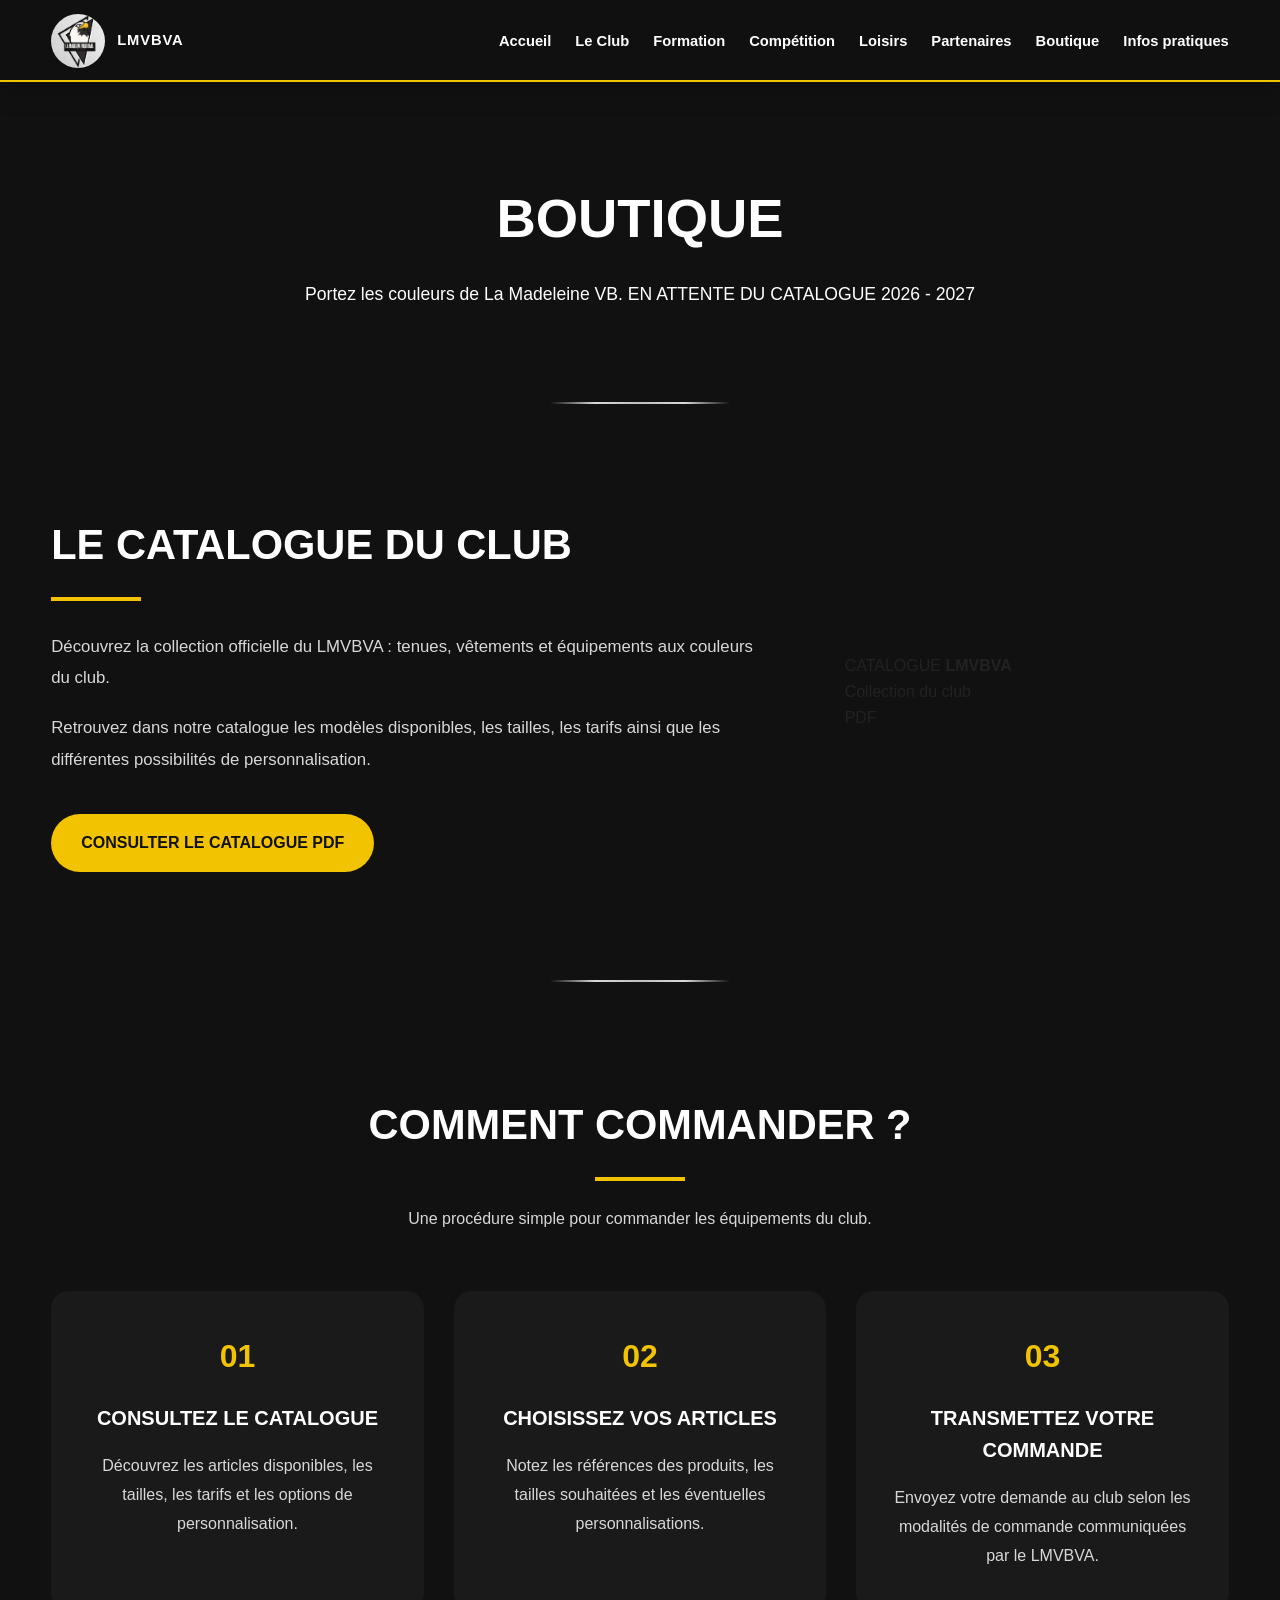
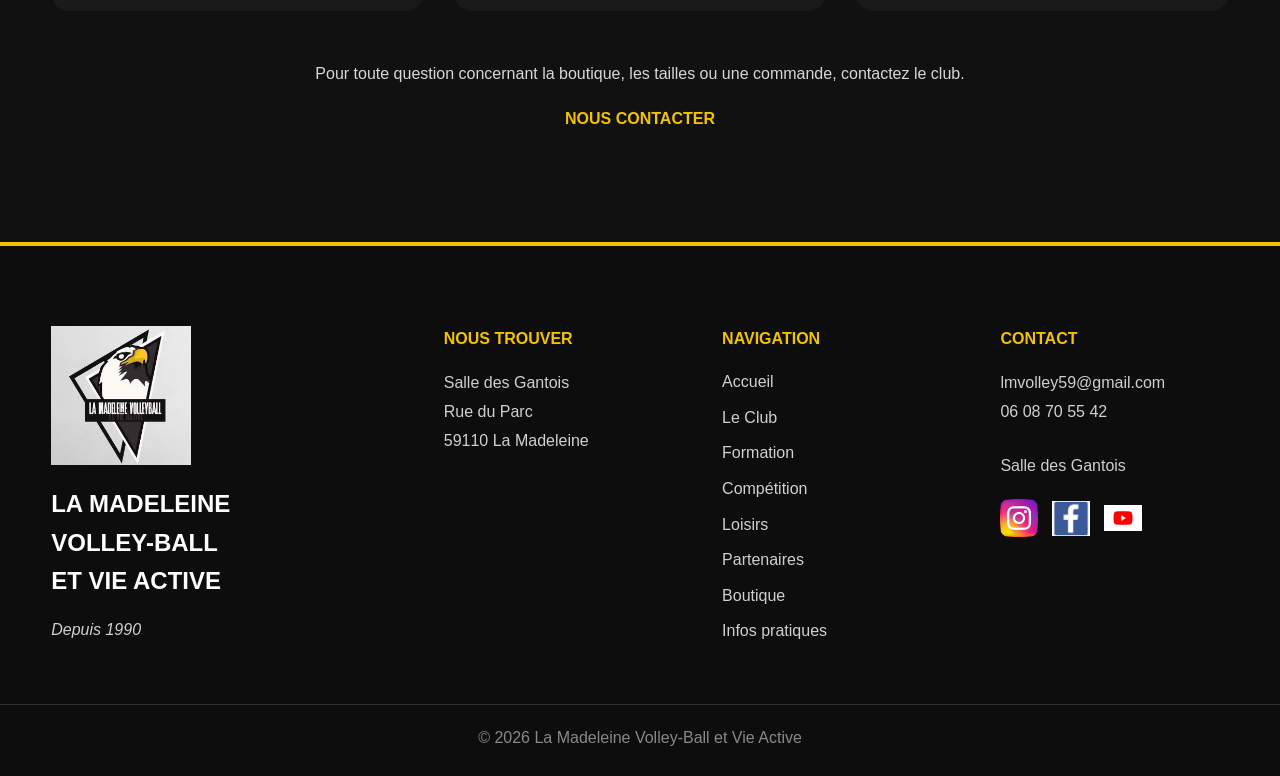
==== commit 07cd752b: "Finalisation du responsive et des animations" ====
--- a/boutique.html
+++ b/boutique.html
@@ -9,7 +9,7 @@
     <meta charset="utf-8" />
 
  <meta name="viewport" content="width=device-width, initial-scale=1, maximum-scale=5">
-    />
+    
 
 <link rel="stylesheet" href="assets/css/main.css" />
 <link rel="stylesheet" href="assets/css/lmvbva_V4.css" />
@@ -393,7 +393,7 @@
 <script src="assets/js/breakpoints.min.js"></script>
 <script src="assets/js/util.js"></script>
 <script src="assets/js/main.js"></script>
-
+<script src="assets/js/animations.js"></script>
 
 </body>
 
--- a/assets/css/main.css
+++ b/assets/css/main.css
@@ -63,9 +63,7 @@
 }
 
 #wrapper{
-
     padding-top:82px;
-
 }
 
 /* ================= HEADER ================= */
--- a/assets/css/lmvbva_V4.css
+++ b/assets/css/lmvbva_V4.css
@@ -803,6 +803,18 @@
     box-shadow:0 18px 35px rgba(0,0,0,.15);
 
 }
+
+.logo-partenaire img{
+
+    max-width:85%;
+    max-height:75px;
+
+    width:auto;
+    height:auto;
+
+    object-fit:contain;
+
+}
 .partenaires .button{
 
     margin-top:40px;
@@ -1470,11 +1482,13 @@
 
     }
 
-    .history-card img{
-
-        height:260px;
-
-    }
+   .history-card img{
+
+    height:260px;
+
+    object-position:top;
+
+}
 
     .history-title{
 
@@ -2425,7 +2439,7 @@
 }
 
 .partner-logo-card{
-    min-height:160px;
+    min-height:200px;
     padding:25px;
     background:#ffffff;
     border-radius:16px;
@@ -2436,8 +2450,8 @@
 }
 
 .partner-logo-card img{
-    max-width:100%;
-    max-height:110px;
+    max-width:95%;
+    max-height:170px;
     object-fit:contain;
 }
 /*================ DEVENIR PARTENAIRE =================*/
@@ -3085,11 +3099,11 @@
 
 }
 
-.director-text h3{
-
-    font-size:2.1rem;
-
-    color:#111111;
+.technical-director h3{
+
+    font-size:1.5rem;
+
+    color:#ffffff;
 
     margin-bottom:10px;
 
@@ -3610,3 +3624,158 @@
     }
 
 }
+/*=============================
+ANIMATIONS
+=============================*/
+
+
+/*====================================
+EFFET PREMIUM SUR LES CARTES
+====================================*/
+
+.history-card{
+
+    transition:
+        transform .35s ease,
+        box-shadow .35s ease;
+
+}
+
+.history-card:hover{
+
+    transform:translateY(-10px);
+
+    box-shadow:0 30px 70px rgba(0,0,0,.45);
+
+}
+
+.history-card img{
+
+    transition:transform .6s ease;
+
+}
+
+.history-card:hover img{
+
+    transform:scale(1.05);
+
+}
+/*====================================
+BOUTONS
+====================================*/
+
+.button{
+
+    transition:
+        transform .25s ease,
+        box-shadow .25s ease,
+        background-color .25s ease;
+
+}
+
+.button:hover{
+
+    transform:translateY(-4px);
+
+    box-shadow:0 12px 25px rgba(0,0,0,.25);
+
+}
+/*====================================
+LOGOS PARTENAIRES
+====================================*/
+
+.logo-partenaire,
+.partner-logo-card{
+
+    transition:
+        transform .30s ease,
+        box-shadow .30s ease;
+
+}
+
+.logo-partenaire:hover,
+.partner-logo-card:hover{
+
+    transform:translateY(-8px);
+
+    box-shadow:0 20px 40px rgba(0,0,0,.25);
+
+}
+/*====================================
+APPARITION AU SCROLL
+Version 1 - Définitive
+====================================*/
+
+.fade-section{
+
+    opacity:0;
+
+    transform:translateY(40px);
+
+    transition:
+        opacity .8s ease,
+        transform .8s ease;
+
+    will-change:opacity, transform;
+
+}
+
+.fade-section.visible{
+
+    opacity:1;
+
+    transform:translateY(0);
+
+}
+
+/*====================================
+RETOUR EN HAUT
+====================================*/
+
+#backToTop{
+
+    position:fixed;
+
+    right:25px;
+    bottom:25px;
+
+    width:52px;
+    height:52px;
+
+    border:none;
+    border-radius:50%;
+
+    background:#F2C300;
+    color:#111111;
+
+    font-size:1.4rem;
+    font-weight:800;
+
+    cursor:pointer;
+
+    opacity:0;
+    visibility:hidden;
+
+    transition:
+        opacity .25s ease,
+        transform .25s ease;
+
+    transform:translateY(15px);
+
+    z-index:999;
+
+}
+
+#backToTop.show{
+
+    opacity:1;
+    visibility:visible;
+    transform:translateY(0);
+
+}
+
+#backToTop:hover{
+
+    transform:translateY(-3px);
+
+}
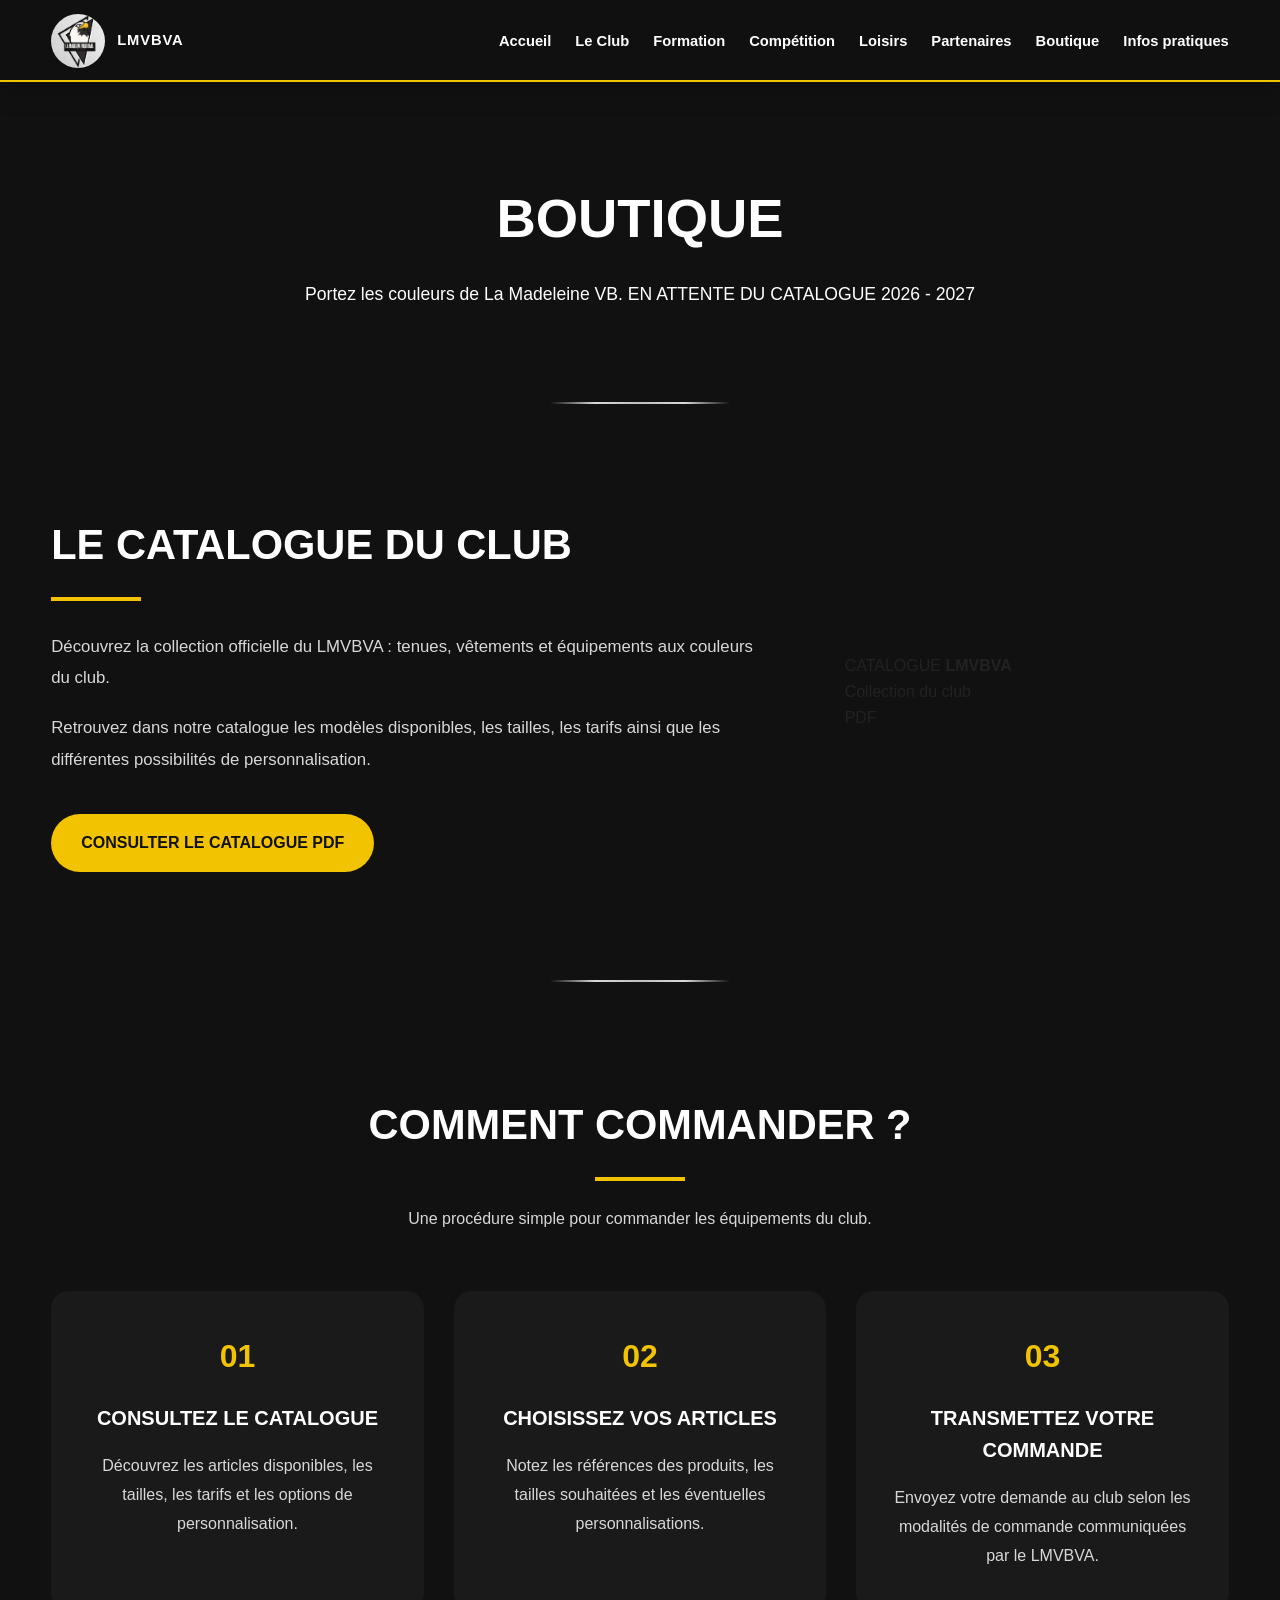
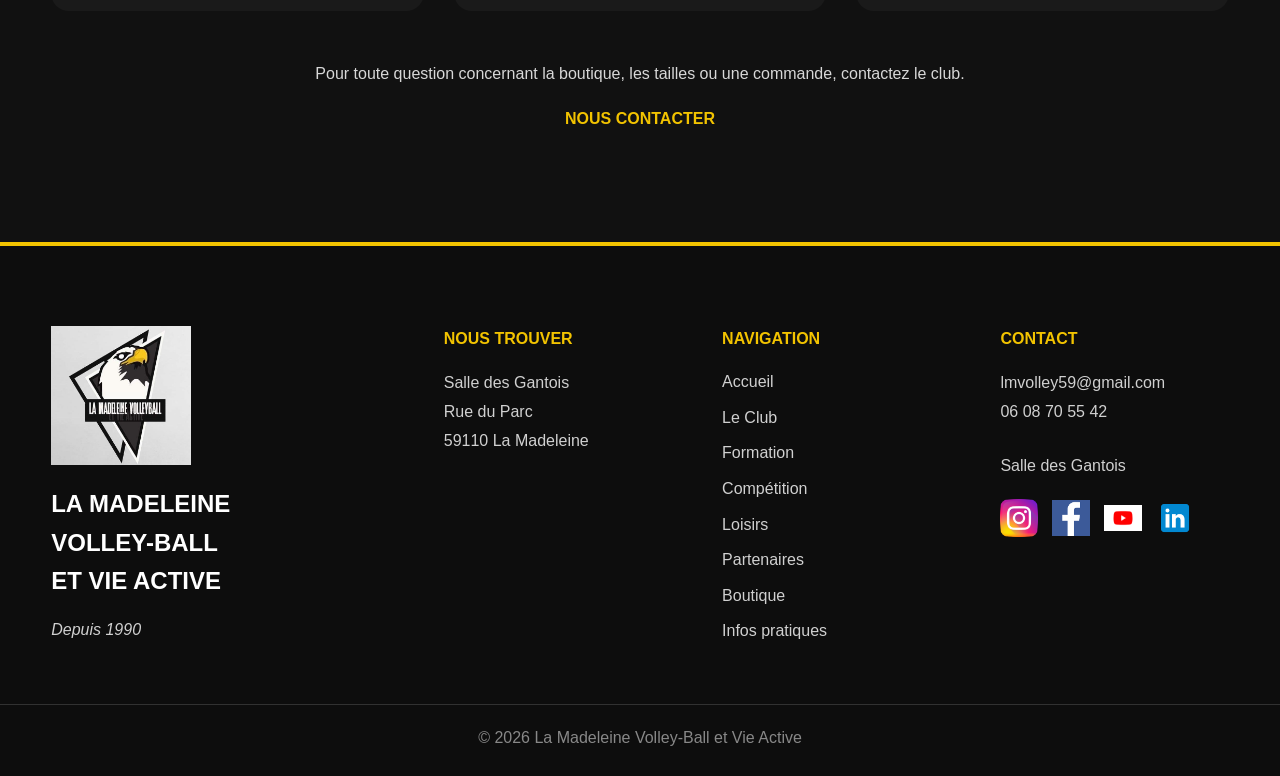
==== commit 93ee84e6: "Ajout icone linkedin" ====
--- a/boutique.html
+++ b/boutique.html
@@ -117,7 +117,7 @@
                     </p>
 
                     <a
-                        href="documents/boutique2526.pdf"
+                        href="Documents/boutique2526.pdf"
                         class="shop-catalogue-button"
                         target="_blank"
                         rel="noopener noreferrer"
@@ -367,6 +367,12 @@
         <img src="images/youtube.png" alt="YouTube">
     </a>
 
+                <!-- LinkedIn : lien à ajouter plus tard -->
+    <a href="#"
+       aria-label="LinkedIn La Madeleine Volley-ball">
+        <img src="images/linkedin3.png" alt="LinkedIn">
+    </a>
+    
 </div>
             </div>
 
--- a/assets/css/lmvbva_V4.css
+++ b/assets/css/lmvbva_V4.css
@@ -265,6 +265,15 @@
     font-size:1.18rem;
     line-height:1.55;
 }
+@media screen and (max-width:768px) {
+
+    .hero {
+        background-image: url("../../images/header-mobile.png");
+        background-position: center;
+        background-size: cover;
+    }
+
+}
 /* ================= BOUTONS ================= */
 
 .button{
@@ -1824,7 +1833,7 @@
 
     font-size:1.15rem;
 
-    text-align:justify;
+    text-align:left;
 
 }
 
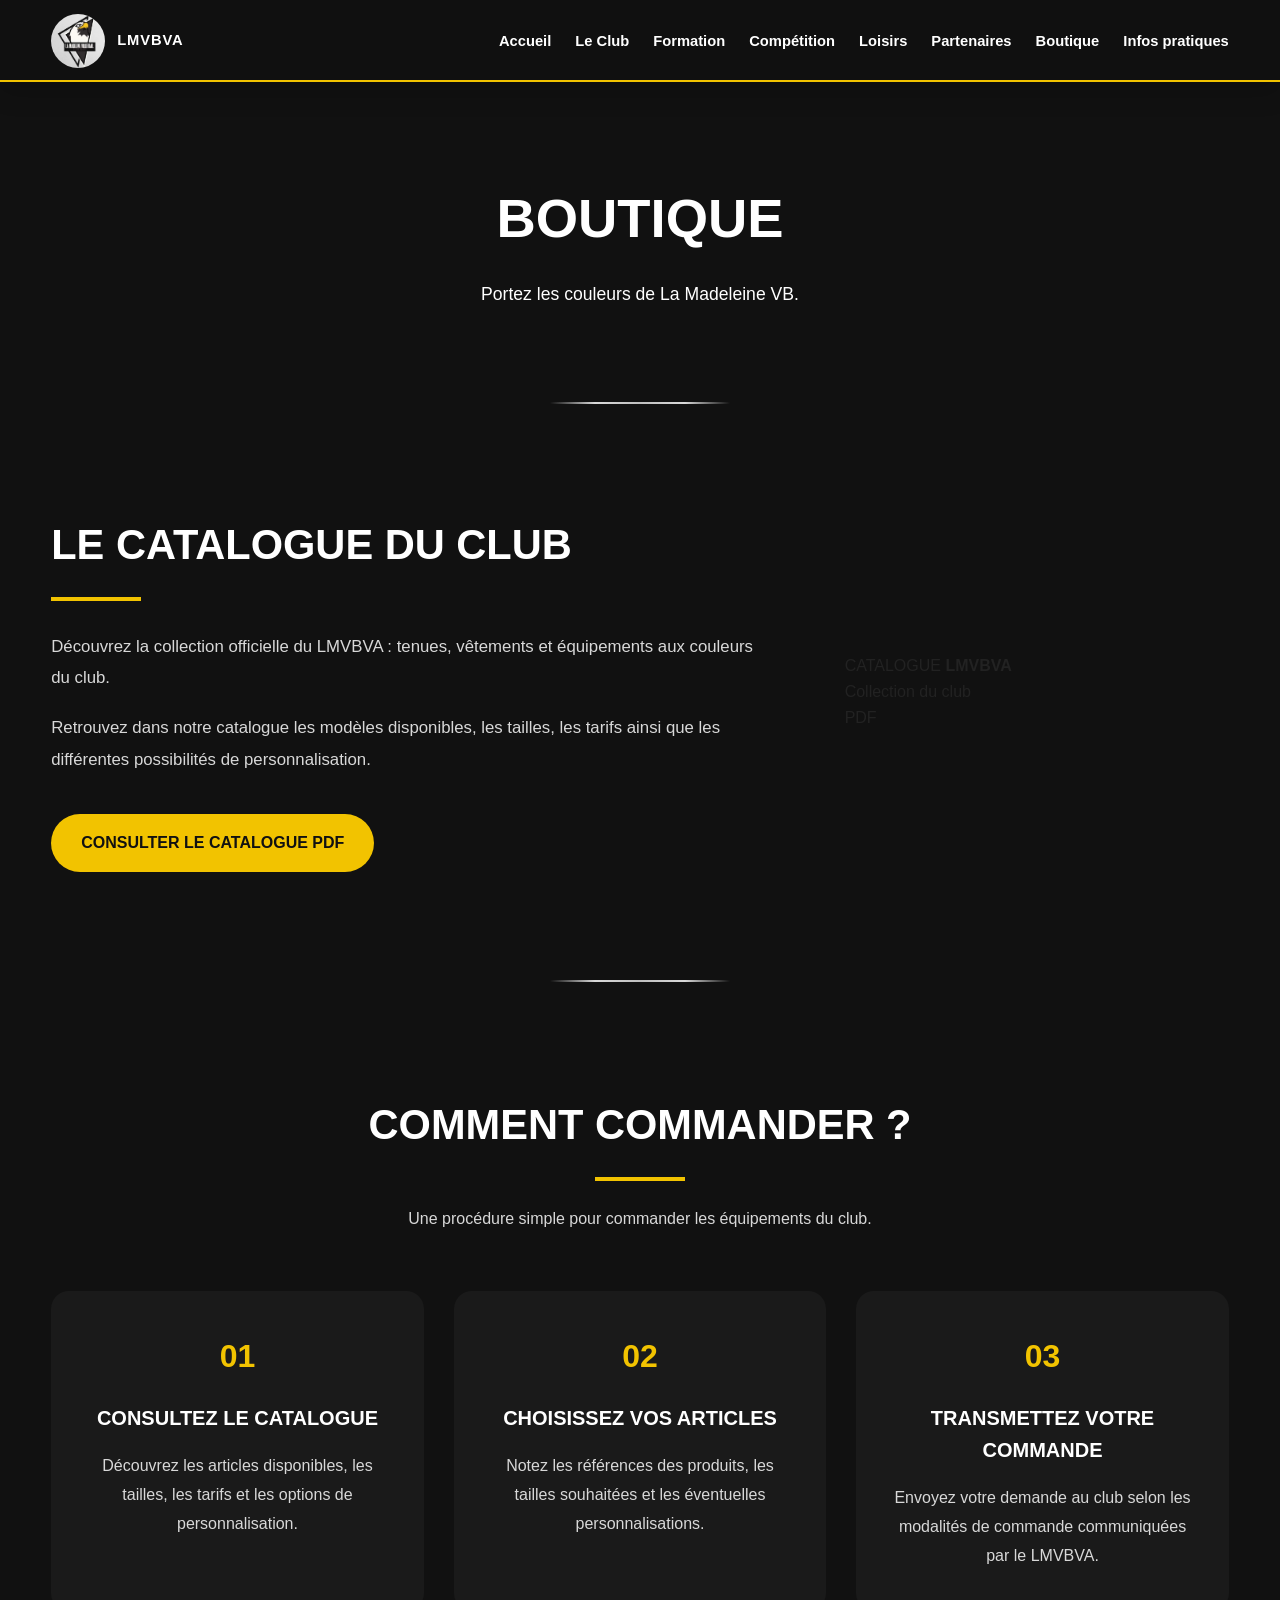
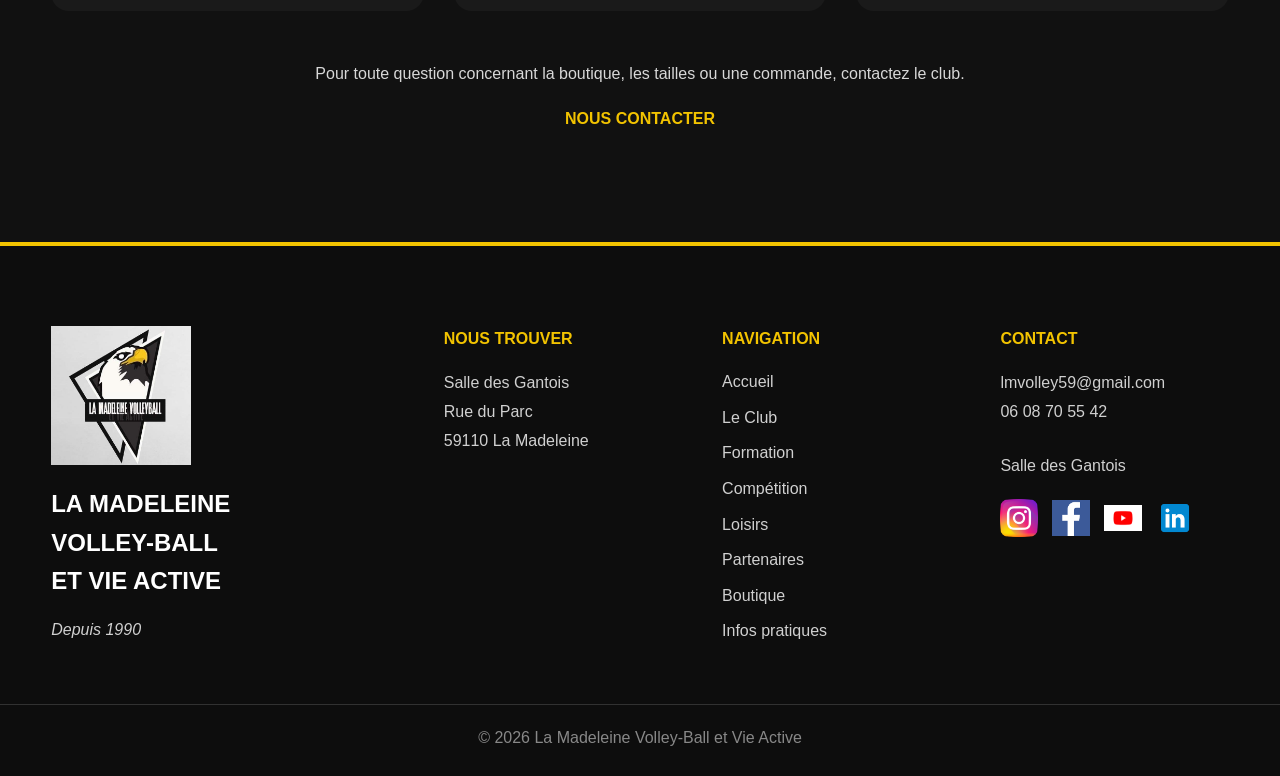
==== commit 4ebfabff: "Ajout catalogie boutique" ====
--- a/boutique.html
+++ b/boutique.html
@@ -86,7 +86,7 @@
 
                 <p>
                     Portez les couleurs de La Madeleine VB.
-                    EN ATTENTE DU CATALOGUE 2026 - 2027
+                    
                 </p>
 
             </div>
@@ -117,7 +117,7 @@
                     </p>
 
                     <a
-                        href="Documents/boutique2526.pdf"
+                        href="Documents/BoutiqueLMVB26-27.pdf"
                         class="shop-catalogue-button"
                         target="_blank"
                         rel="noopener noreferrer"
--- a/assets/css/main.css
+++ b/assets/css/main.css
@@ -3392,3 +3392,20 @@
     }
 
 }
+/* Bouton PDF - page Partenaires */
+.pdf-partenaires {
+    display: inline-block;
+    margin-top: 15px;
+    padding: 12px 20px;
+    background: #f5c400;
+    color: #111 !important;
+    font-weight: 700;
+    text-decoration: none;
+    border-radius: 6px;
+    transition: 0.2s ease;
+}
+
+.pdf-partenaires:hover {
+    transform: translateY(-2px);
+    text-decoration: none;
+}
--- a/assets/css/lmvbva_V4.css
+++ b/assets/css/lmvbva_V4.css
@@ -3787,4 +3787,30 @@
 
     transform:translateY(-3px);
 
+}
+/* Bouton PDF - page Partenaires */
+.pdf-partenaires {
+    display: inline-block;
+    margin-top: 15px;
+    padding: 12px 20px;
+    background: #f5c400;
+    color: #111 !important;
+    font-weight: 700;
+    text-decoration: none;
+    border-radius: 6px;
+    transition: 0.2s ease;
+}
+
+.pdf-partenaires:hover {
+    transform: translateY(-2px);
+    text-decoration: none;
+}
+/* Devenir partenaire en fond noir */
+.become-partner {
+    background: #111111 !important;
+}
+
+.become-partner h2,
+.become-partner p {
+    color: #ffffff !important;
 }
